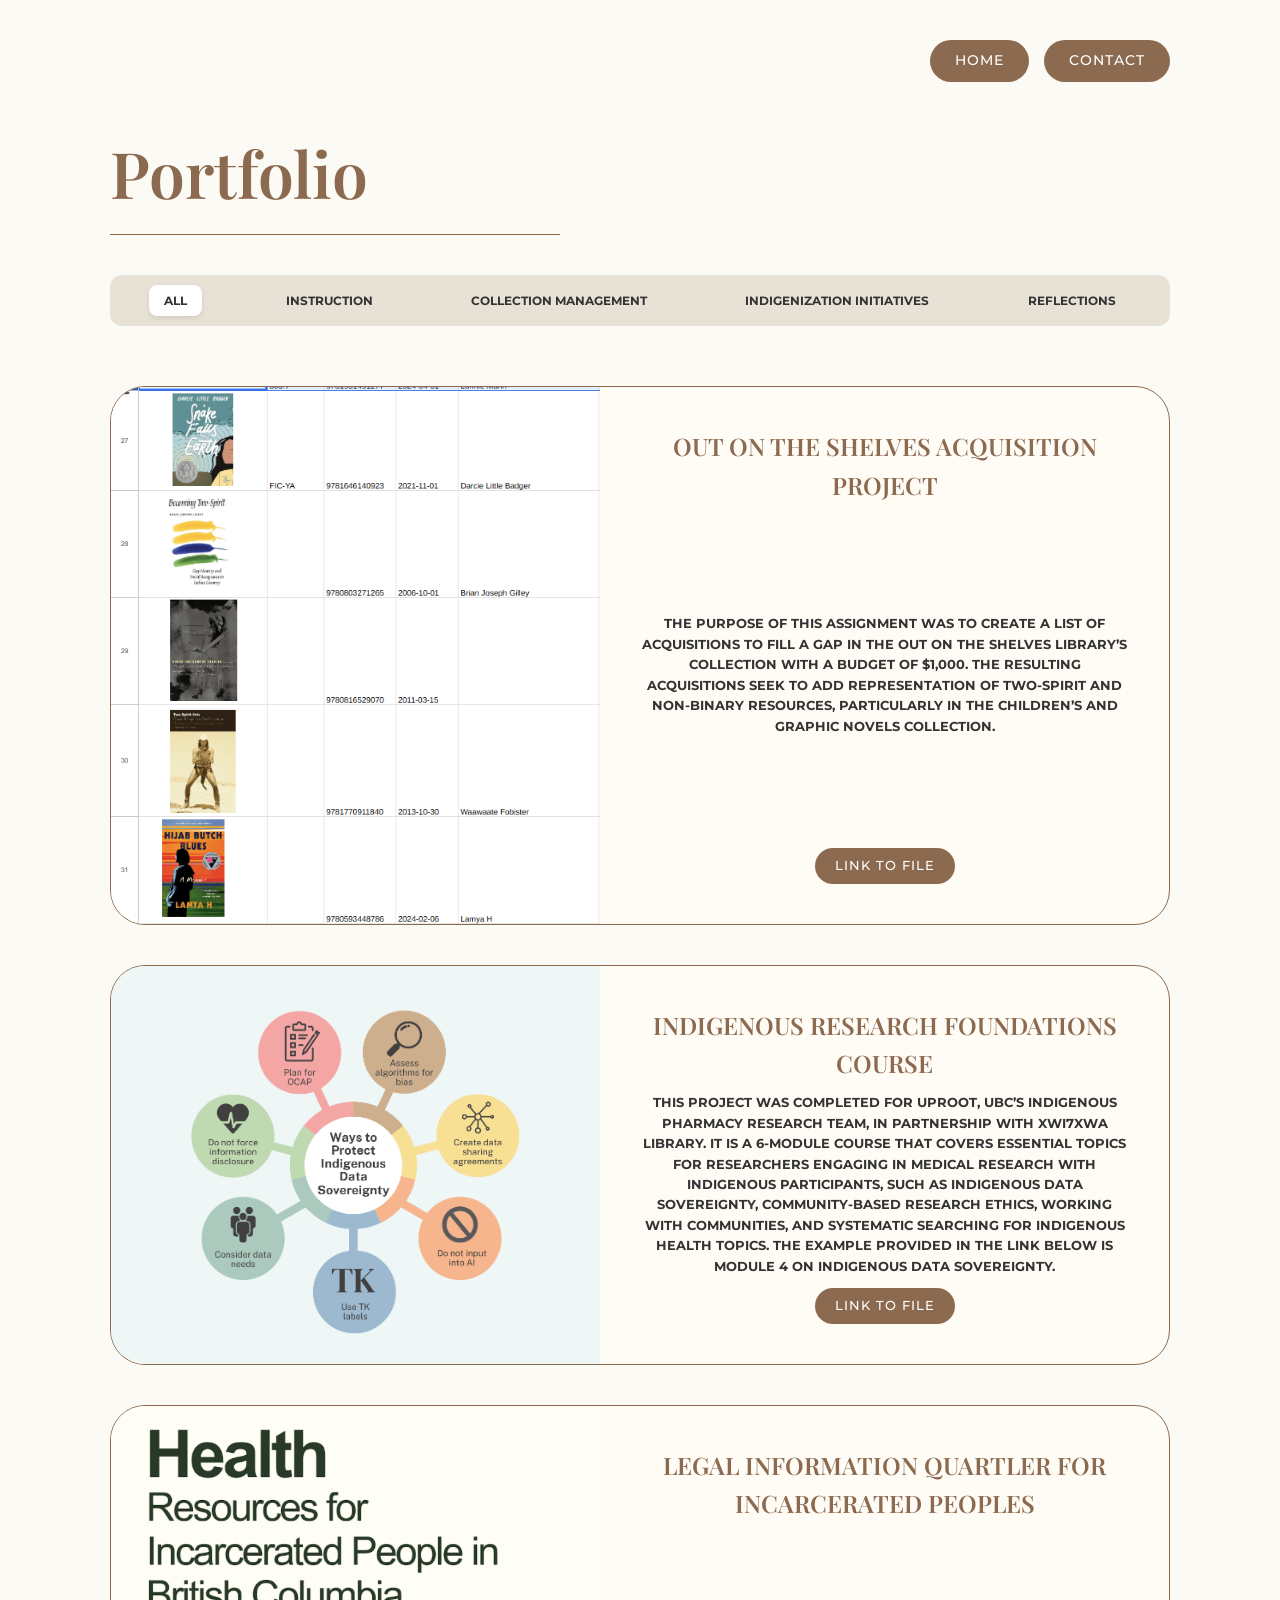
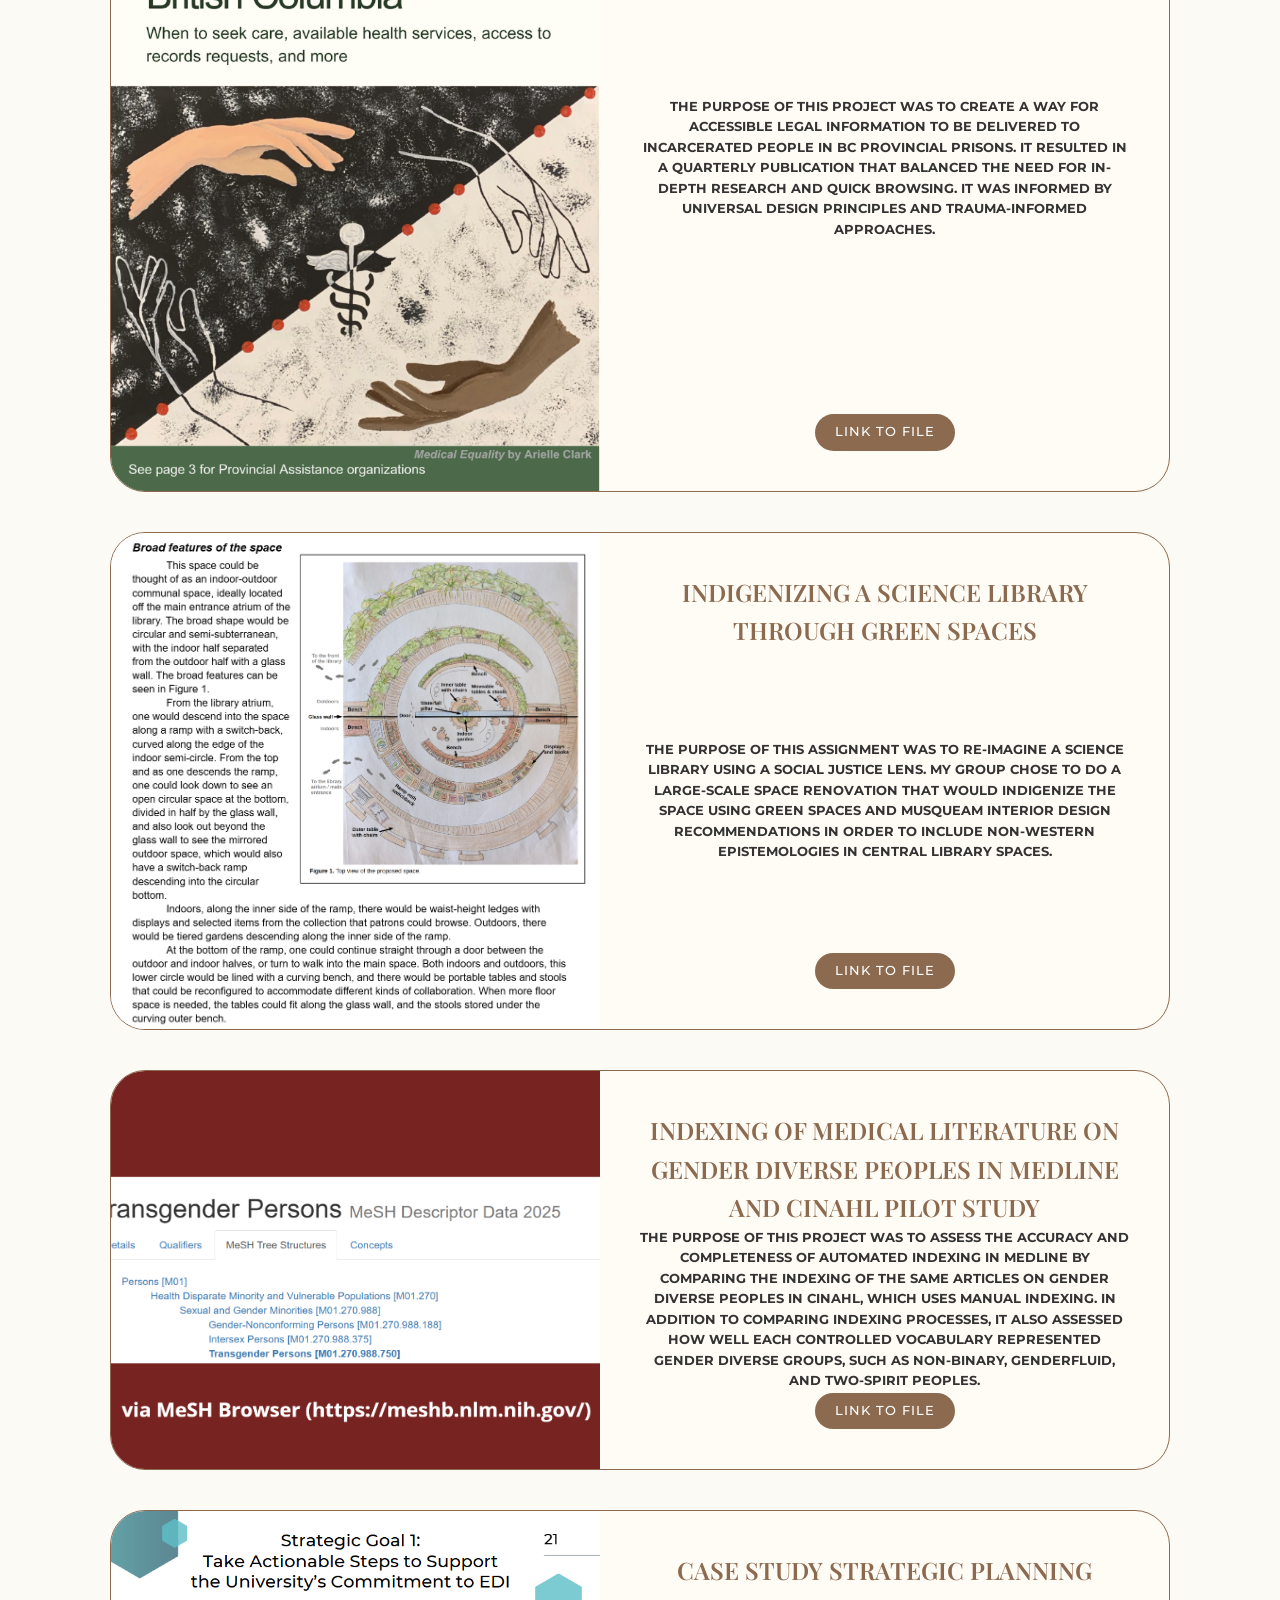
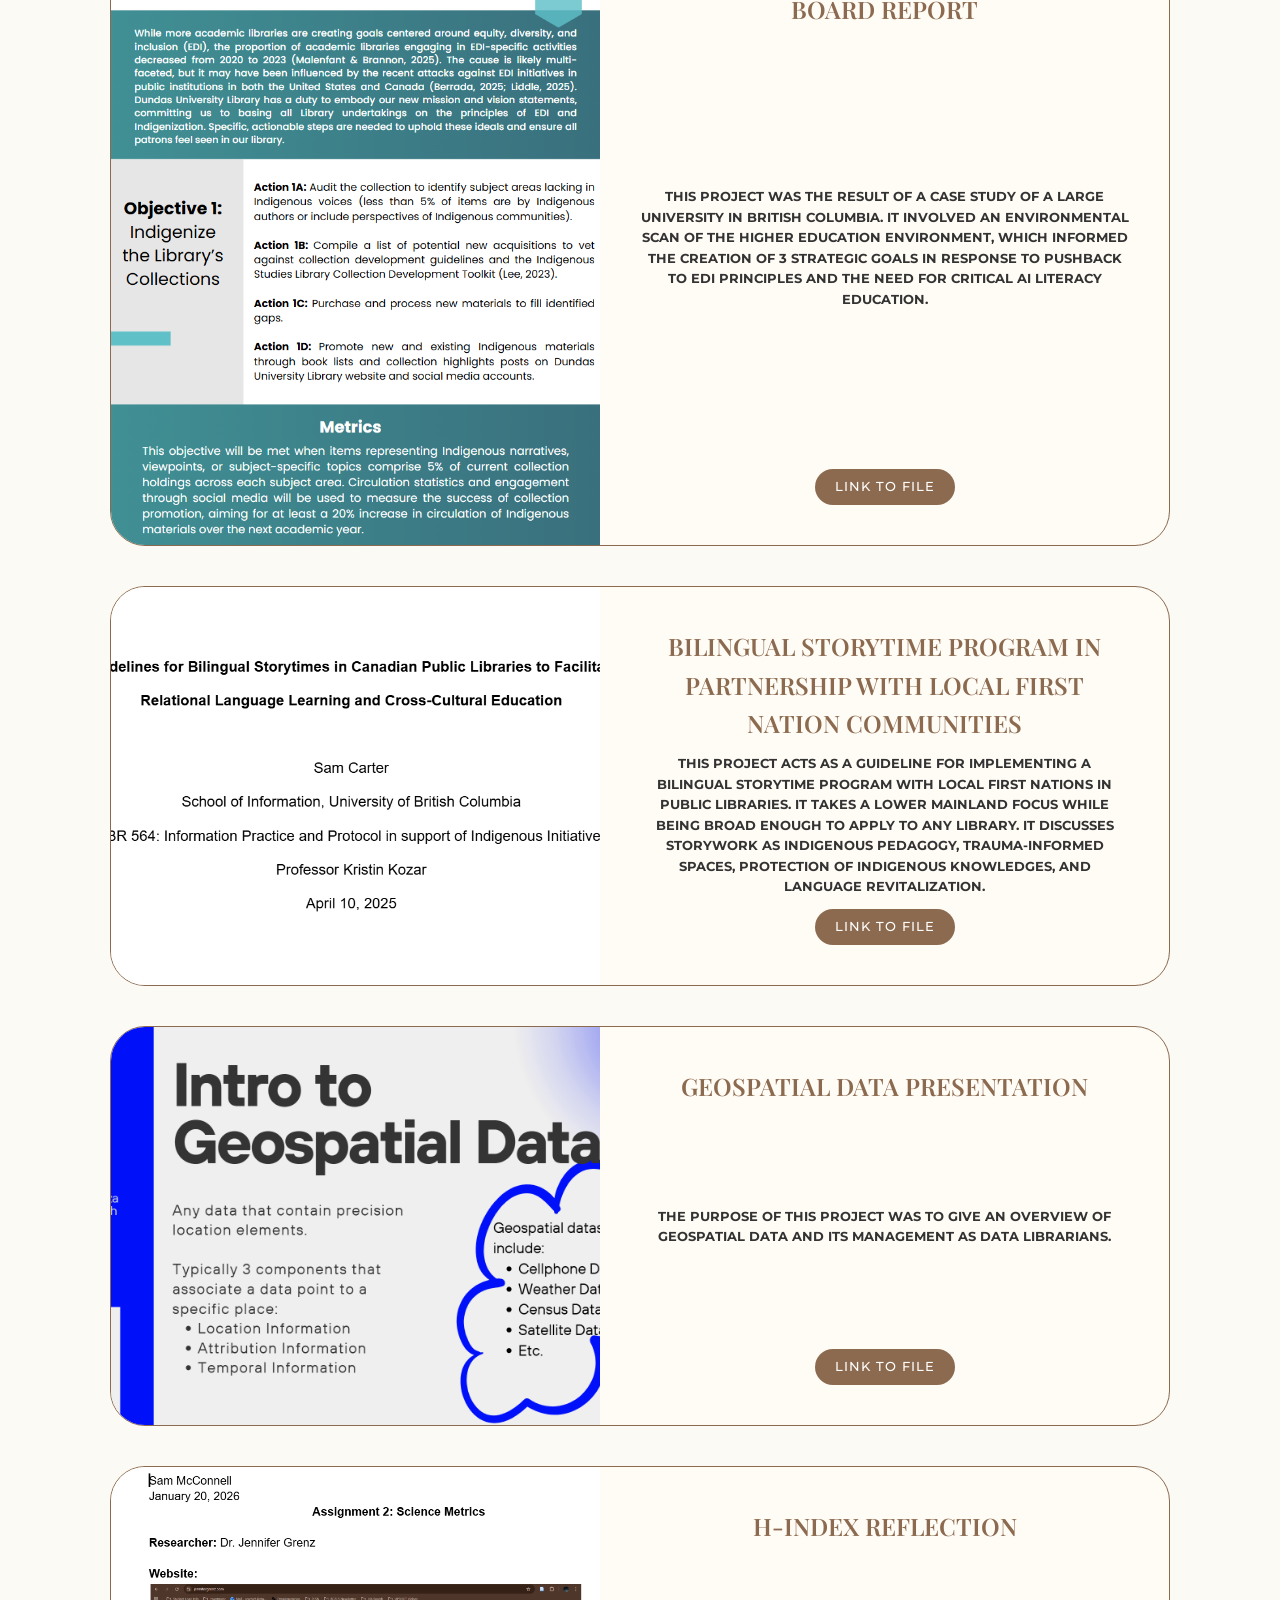
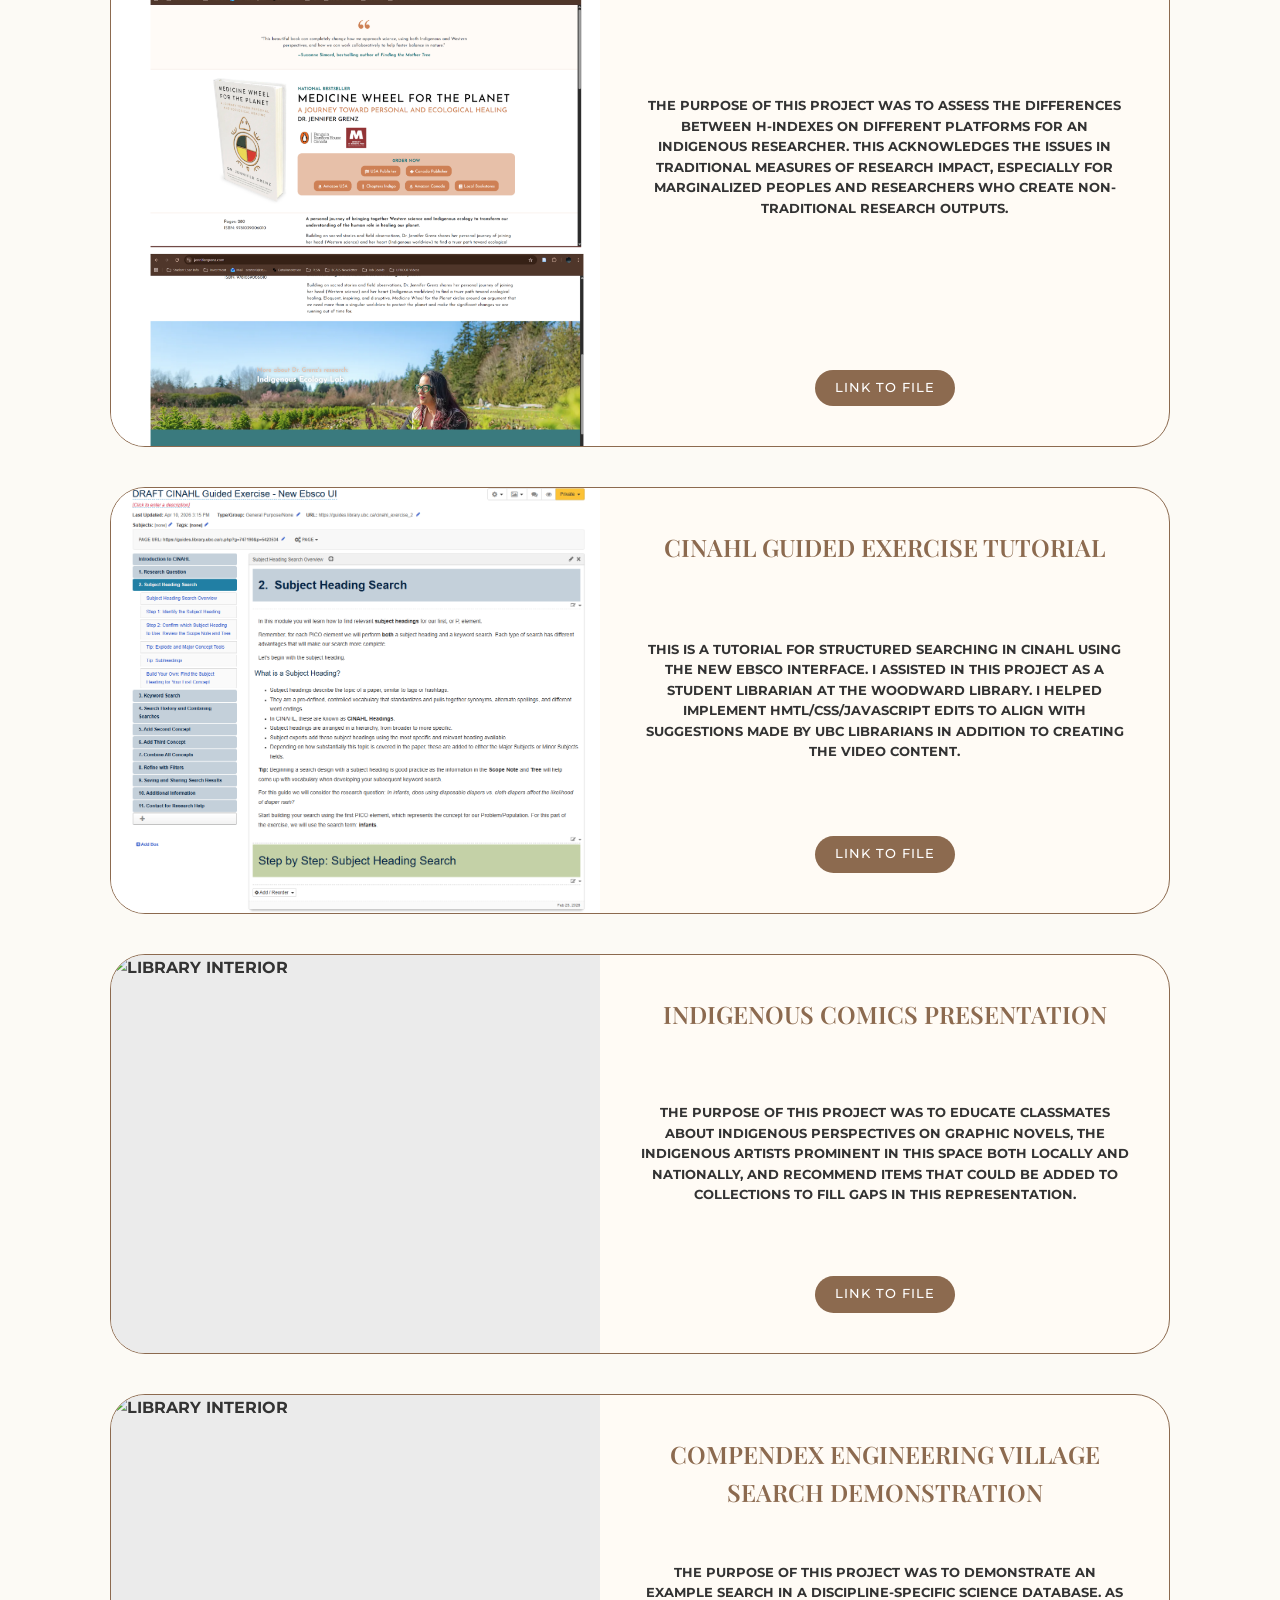
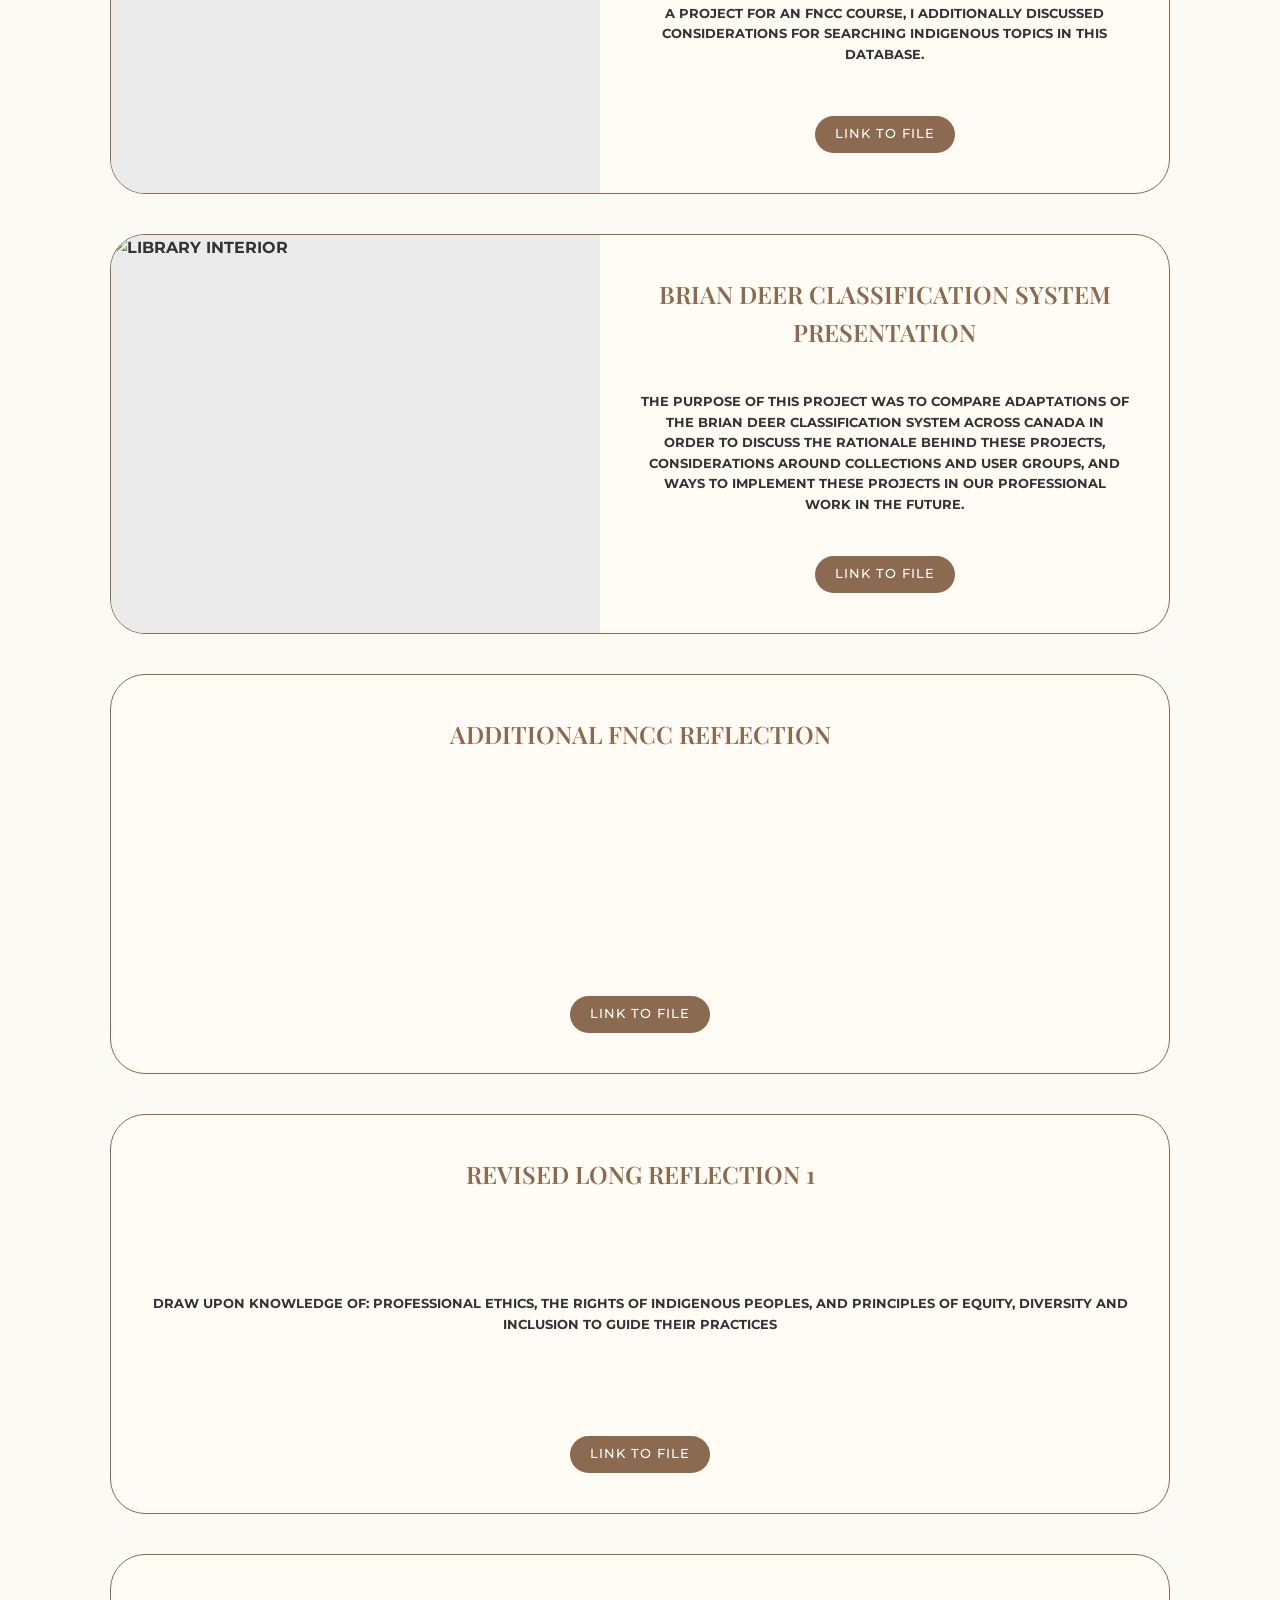
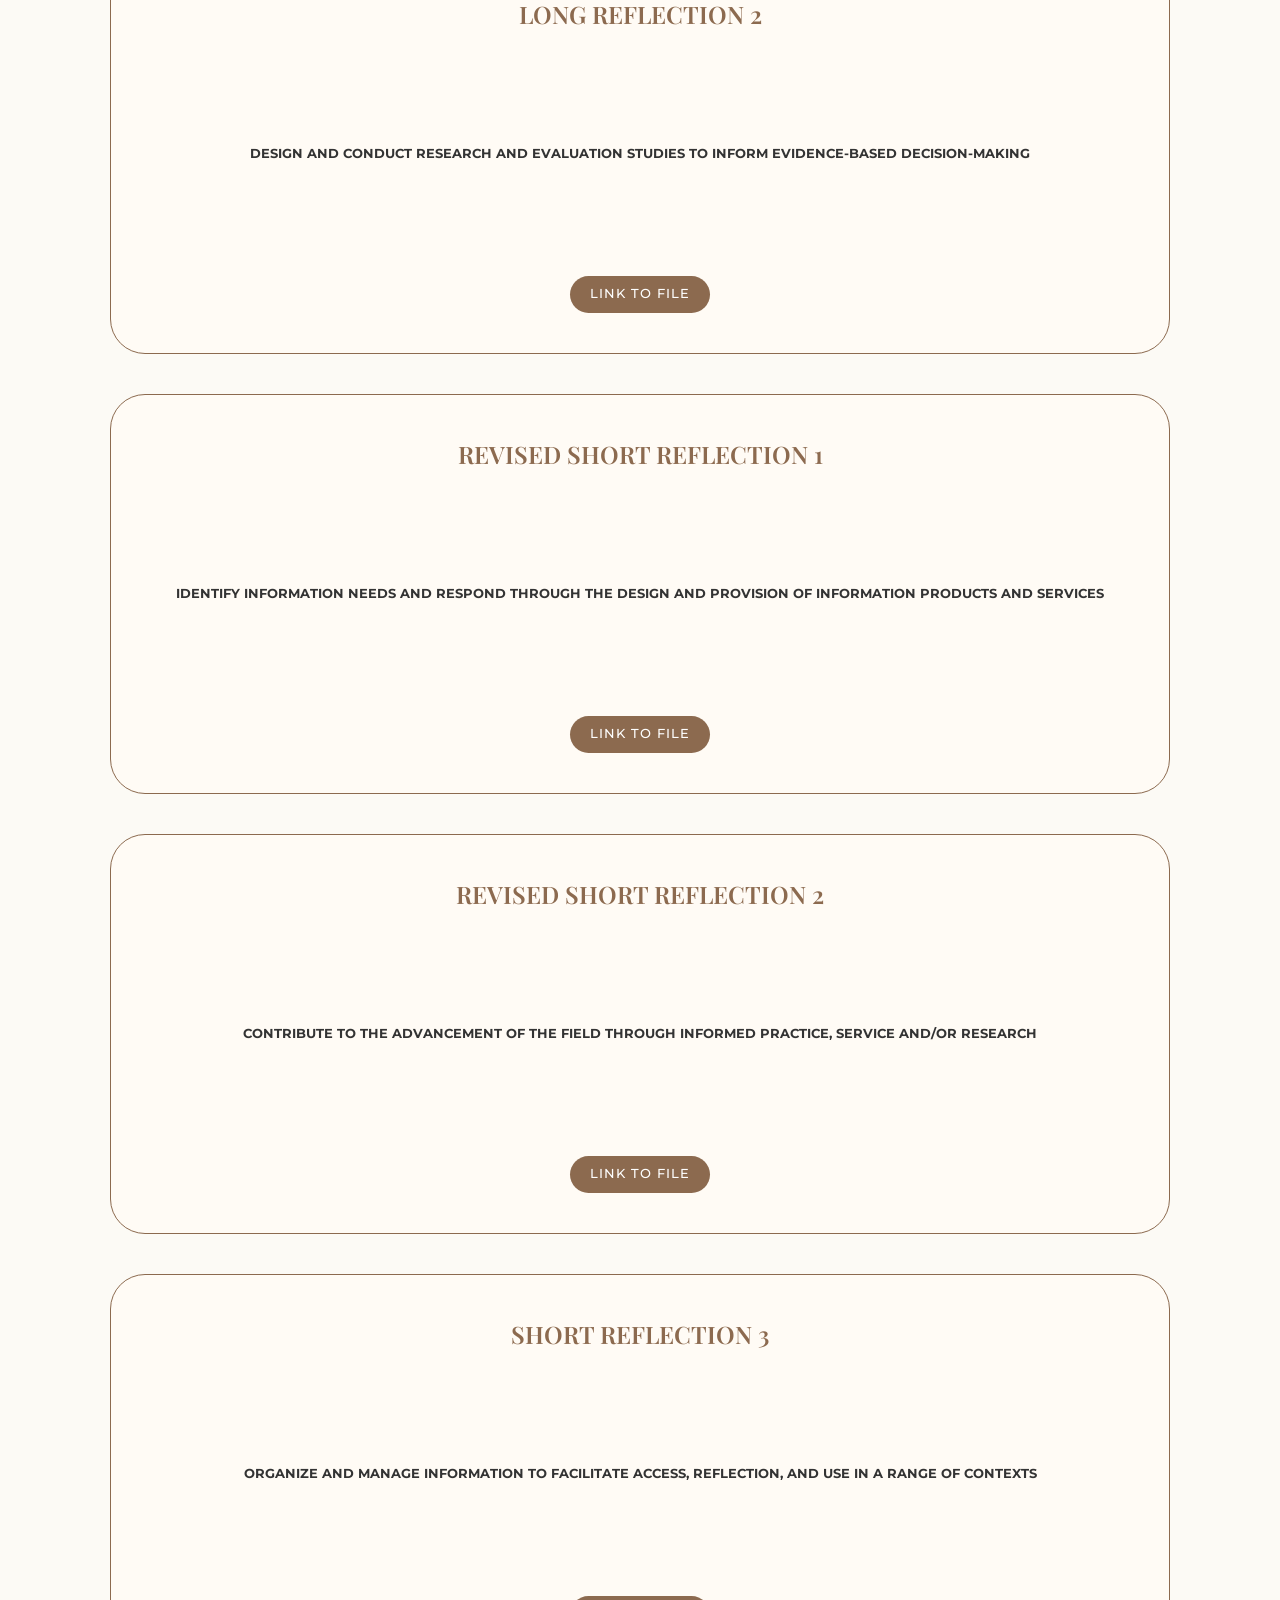
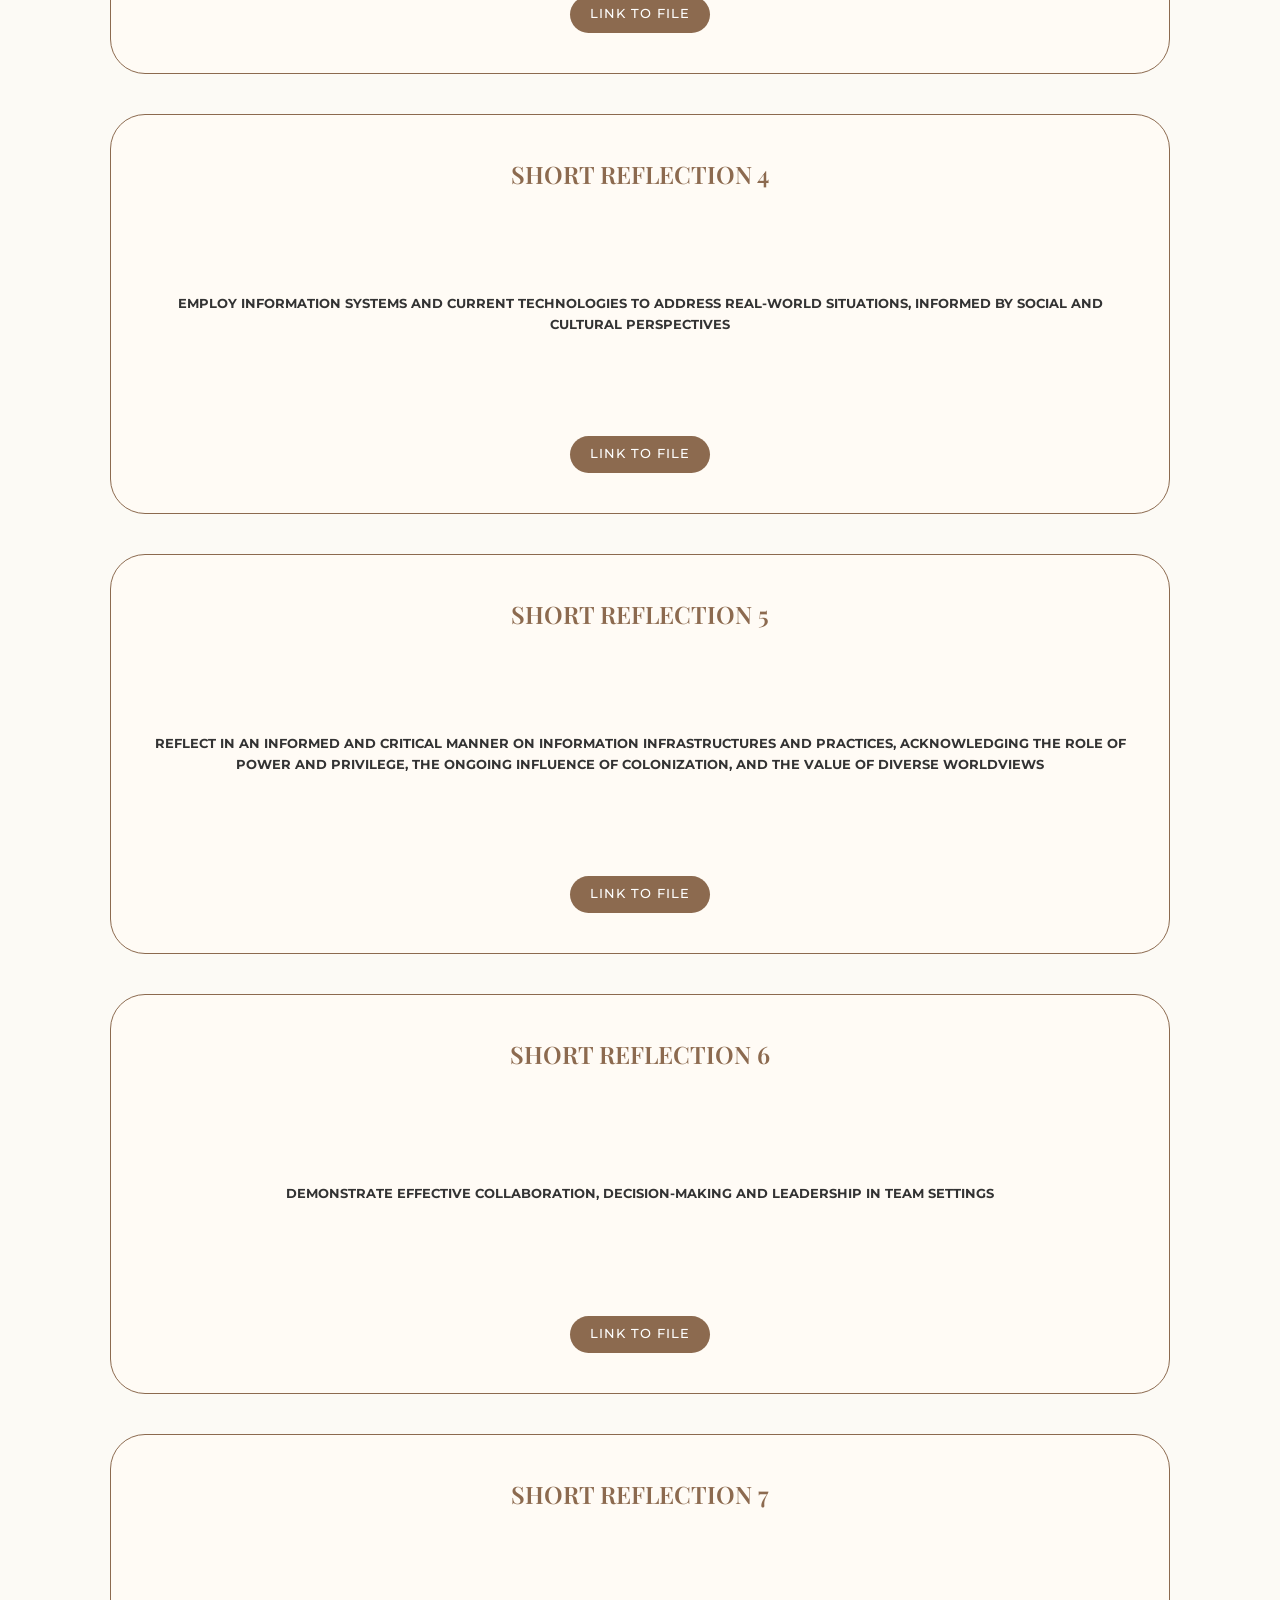
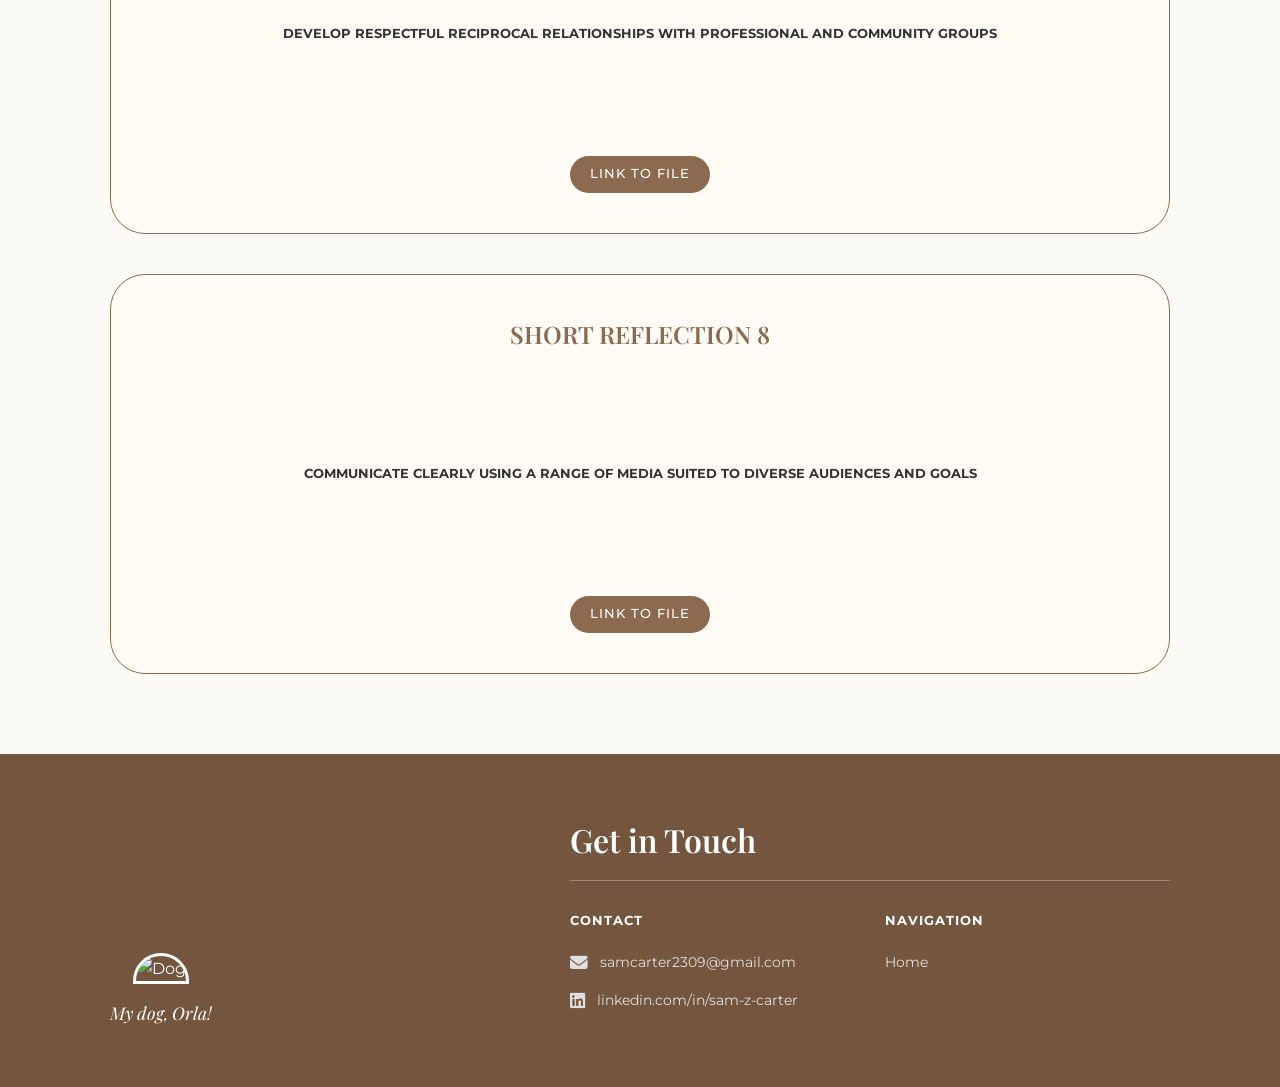
==== portfolio.html @ 9650c1f0 "Update portfolio.html" ====
<!DOCTYPE html>
<html lang="en">
<head>
    <meta charset="UTF-8">
    <meta name="viewport" content="width=device-width, initial-scale=1.0">
    <title>Sam Carter-McConnell | Portfolio</title>
    
    <link href="https://fonts.googleapis.com/css2?family=Playfair+Display:ital,wght@0,400;0,600;1,400&family=Montserrat:wght@300;400;500;600&display=swap" rel="stylesheet">
    <link rel="stylesheet" href="https://cdnjs.cloudflare.com/ajax/libs/font-awesome/6.4.0/css/all.min.css">
    <link rel="stylesheet" href="CSS/portfolio.css">
</head>
<body>
    <div class="container">
        <nav>
            <a href="/" class="btn">Home</a>
            <a href="#footer-contact" class="btn">Contact</a>
        </nav>

        <header class="portfolio-header">
            <h1>Portfolio</h1>
            <div class="header-line"></div>
        </header>

        <div class="filter-container">
            <button class="filter-btn active" data-filter="all">All</button>
            <button class="filter-btn" data-filter="instruction">Instruction</button>
            <button class="filter-btn" data-filter="collection">Collection Management</button>
            <button class="filter-btn" data-filter="indigenization">Indigenization Initiatives</button>
            <button class="filter-btn" data-filter="reflections">Reflections</button>
        </div>

        <section class="project-list" id="project-grid">
            <div class="project-card" data-category="collection">
                <div class="project-image">
                    <img src="assets/OOTS-Updated.png" alt="OOTS Acquisition List" class="arched-img-medium">
                </div>
                <div class="project-info">
                    <h3>Out on the Shelves Acquisition Project</h3>
                    <p class="project-description">The purpose of this assignment was to create a list of acquisitions to fill a gap in the Out on the Shelves Library’s collection with a budget of $1,000. The resulting acquisitions seek to add representation of Two-Spirit and Non-Binary resources, particularly in the children’s and graphic novels collection.</p>
                    <a href="https://docs.google.com/spreadsheets/d/1-oqufGY1nFCHU_Hm_l3qciy4bTAtiMh3SazNMbGUmMk/edit?usp=sharing" class="btn small">Link to file</a>
                </div>
            </div>
                 <div class="project-card" data-category="instruction">
                <div class="project-image">
                    <img src="assets/Indigenous Research Foundation Screenshot.png" alt= "Indigenous Data Sovereignty Graphic" class="arched-img-medium">
                </div>
                <div class="project-info">
                    <h3>Indigenous Research Foundations Course</h3>
                    <p class="project-description">This project was completed for UPROOT, UBC’s Indigenous pharmacy research team, in partnership with Xwi7xwa Library. It is a 6-module course that covers essential topics for researchers engaging in medical research with Indigenous participants, such as Indigenous data sovereignty, community-based research ethics, working with communities, and systematic searching for Indigenous health topics. The example provided in the link below is module 4 on Indigenous data sovereignty.</p>
                    <a href="https://share.articulate.com/tnBylobmLMoThIxVGjvpG" class="btn small">Link to file</a>
                </div>
            </div>
            <div class="project-card" data-category="collection">
                <div class="project-image">
                    <img src="assets/Information Quarterly screenshot.png" alt="Information Quarterly Cover Example Design" class="arched-img-medium">
                </div>
                <div class="project-info">
                    <h3>Legal Information Quartler for Incarcerated Peoples</h3>
                    <p class="project-description">The purpose of this project was to create a way for accessible legal information to be delivered to incarcerated people in BC provincial prisons. It resulted in a quarterly publication that balanced the need for in-depth research and quick browsing. It was informed by universal design principles and trauma-informed approaches.</p>
                    <a href="https://docs.google.com/document/d/1jkbLaaX7rM4fwja3rvxSB-TZAGr1L-CeiujV-6-p5ko/edit?usp=sharing" class="btn small">Link to file</a>
                </div>
            </div>
            <div class="project-card" data-category="indigenization">
                <div class="project-image">
                    <img src="assets/Science Library Screenshot.png" alt="Science Library Design Diagram" class="arched-img-medium">
                </div>
                <div class="project-info">
                    <h3>Indigenizing a Science Library Through Green Spaces</h3>
                    <p class="project-description">The purpose of this assignment was to re-imagine a science library using a social justice lens. My group chose to do a large-scale space renovation that would indigenize the space using green spaces and Musqueam interior design recommendations in order to include non-Western epistemologies in central library spaces.</p>
                    <a href="https://canva.link/1ap8ba8utdkcj8h" class="btn small">Link to file</a>
                </div>
            </div>
         <div class="project-card" data-category="indigenization">
                <div class="project-image">
                    <img src="assets/Pilot Study Screenshot.png" alt="Pilot Study Slide" class="arched-img-medium">
                </div>
                <div class="project-info">
                    <h3>Indexing of Medical Literature on Gender Diverse Peoples in Medline and CINAHL Pilot Study</h3>
                    <p class="project-description">The purpose of this project was to assess the accuracy and completeness of automated indexing in Medline by comparing the indexing of the same articles on gender diverse peoples in CINAHL, which uses manual indexing. In addition to comparing indexing processes, it also assessed how well each controlled vocabulary represented gender diverse groups, such as non-binary, genderfluid, and Two-Spirit peoples.
</p>
                    <a href="https://canva.link/2ubd7mhqrk2s4l0" class="btn small">Link to file</a>
                </div>
            </div>
             <div class="project-card" data-category="indigenization">
                <div class="project-image">
                    <img src="assets/Board report screenshot.png" alt="Strategic Goal Page" class="arched-img-medium">
                </div>
                <div class="project-info">
                    <h3>Case Study Strategic Planning Board Report</h3>
                    <p class="project-description">This project was the result of a case study of a large university in British Columbia. It involved an environmental scan of the higher education environment, which informed the creation of 3 strategic goals in response to pushback to EDI principles and the need for critical AI literacy education.</p>
                    <a href="https://canva.link/t82lqt8n1mqng1w" class="btn small">Link to file</a>
                </div>
            </div>
             <div class="project-card" data-category="indigenization">
                <div class="project-image">
                    <img src="assets/Bilingual Storytime Screenshot.png" alt="Protocol Front Cover" class="arched-img-medium">
                </div>
                <div class="project-info">
                    <h3>Bilingual Storytime Program in Partnership with Local First Nation Communities</h3>
                    <p class="project-description">This project acts as a guideline for implementing a bilingual storytime program with local First Nations in public libraries. It takes a Lower Mainland focus while being broad enough to apply to any library. It discusses storywork as Indigenous pedagogy, trauma-informed spaces, protection of Indigenous Knowledges, and language revitalization.</p>
                    <a href="https://docs.google.com/document/d/1emkDDbwIBVudYMSnS5bV4JUWlhn4NtWTYvE6ixwxStE/edit?usp=sharing" class="btn small">Link to file</a>
                </div>
            </div>
             <div class="project-card" data-category="collection">
                <div class="project-image">
                    <img src="assets/Geospatial data screenshot.png" alt="Library Interior" class="arched-img-medium">
                </div>
                <div class="project-info">
                    <h3>Geospatial Data Presentation</h3>
                    <p class="project-description">The purpose of this project was to give an overview of geospatial data and its management as data librarians.</p>
                    <a href="https://canva.link/elblh5sp8w9qxt3" class="btn small">Link to file</a>
                </div>
            </div>
            <div class="project-card" data-category="collection">
                <div class="project-image">
                    <img src="assets/H-Index Screenshot.png" alt="Library Interior" class="arched-img-medium">
                </div>
                <div class="project-info">
                    <h3>H-Index Reflection</h3>
                    <p class="project-description">The purpose of this project was to assess the differences between H-indexes on different platforms for an Indigenous researcher. This acknowledges the issues in traditional measures of research impact, especially for marginalized peoples and researchers who create non-traditional research outputs.</p>
                    <a href="https://docs.google.com/document/d/13MEWC3FdKS1ZR4RsG25i_k0fdBt6Vft1TGlZZDUmtFk/edit?usp=sharing" class="btn small">Link to file</a>
                </div>
            </div>
            <div class="project-card" data-category="Instruction">
                <div class="project-image">
                    <img src="assets/CINAHL Guided Exercise Screenshot.png" alt="Library Interior" class="arched-img-medium">
                </div>
                <div class="project-info">
                    <h3>CINAHL Guided Exercise Tutorial</h3>
                    <p class="project-description">This is a tutorial for structured searching in CINAHL using the new EBSCO interface. I assisted in this project as a student librarian at the Woodward Library. I helped implement HMTL/CSS/Javascript edits to align with suggestions made by UBC librarians in addition to creating the video content.</p>
                    <a href="https://guides.library.ubc.ca/cinahl_exercise_2" class="btn small">Link to file</a>
                </div>
            </div>
            <div class="project-card" data-category="collection">
                <div class="project-image">
                    <img src="assets/library.png" alt="Library Interior" class="arched-img-medium">
                </div>
                <div class="project-info">
                    <h3>Indigenous Comics Presentation</h3>
                    <p class="project-description">The purpose of this project was to educate classmates about Indigenous perspectives on graphic novels, the Indigenous artists prominent in this space both locally and nationally, and recommend items that could be added to collections to fill gaps in this representation.</p>
                    <a href="https://docs.google.com/presentation/d/1kmftmONFr15vxasjfC0853hgzGcFtY9evp517Ce_YxA/edit?usp=sharing" class="btn small">Link to file</a>
                </div>
            </div>
              <div class="project-card" data-category="instruction">
                <div class="project-image">
                    <img src="assets/library.png" alt="Library Interior" class="arched-img-medium">
                </div>
                <div class="project-info">
                    <h3>Compendex Engineering Village Search Demonstration</h3>
                    <p class="project-description">The purpose of this project was to demonstrate an example search in a discipline-specific science database. As a project for an FNCC course, I additionally discussed considerations for searching Indigenous topics in this database.</p>
                    <a href="https://canva.link/7662sn2th3jh234" class="btn small">Link to file</a>
                </div>
            </div>
             <div class="project-card" data-category="indigenization">
                <div class="project-image">
                    <img src="assets/library.png" alt="Library Interior" class="arched-img-medium">
                </div>
                <div class="project-info">
                    <h3>Brian Deer Classification System Presentation</h3>
                    <p class="project-description">The purpose of this project was to compare adaptations of the Brian Deer Classification System across Canada in order to discuss the rationale behind these projects, considerations around collections and user groups, and ways to implement these projects in our professional work in the future.</p>
                    <a href="https://docs.google.com/presentation/d/1q2xudYZwSnZkpF5vXI6htDR3IqQ1HdQruDWBRIsTSY8/edit?usp=sharing" class="btn small">Link to file</a>
                </div>
            </div>
            <div class="project-card" data-category="reflections">
                <div class="project-info">
                    <h3>Additional FNCC Reflection</h3>
                    <p class="project-description"></p>
                    <a href="https://docs.google.com/document/d/1ophWiK7UPs_bjPO-GXMVkoTZ2VtY_IfaPJ7ulkyEnx8/edit?usp=sharing" class="btn small">Link to file</a>
                </div>
            </div>
            <div class="project-card" data-category="reflections">
                <div class="project-info">
                    <h3>Revised Long Reflection 1</h3>
                    <p class="project-description">Draw upon knowledge of: professional ethics, the rights of Indigenous peoples, and principles of equity, diversity and inclusion to guide their practices</p>
                    <a href="https://docs.google.com/document/d/1FYPzTAY7VGG1GgU3U5DEM8TGlJopIX5buLSKoS47qH8/edit?usp=sharing" class="btn small">Link to file</a>
                </div>
            </div>
             <div class="project-card" data-category="reflections">
                <div class="project-info">
                    <h3>Long Reflection 2</h3>
                    <p class="project-description">Design and conduct research and evaluation studies to inform evidence-based decision-making</p>
                    <a href="https://docs.google.com/document/d/1pzTW2G4-UlKFtRySs8nSVlDlpAo2HnyFFxLEHmXOm34/edit?usp=sharing" class="btn small">Link to file</a>
                </div>
            </div>
            <div class="project-card" data-category="reflections">
                <div class="project-info">
                    <h3>Revised Short Reflection 1</h3>
                    <p class="project-description">Identify information needs and respond through the design and provision of information products and services</p>
                    <a href="https://docs.google.com/document/d/1MBxlADWGdk7Rb0Hfh4qaLGyqVXPwKOoquzhiGo7_e_o/edit?usp=sharing" class="btn small">Link to file</a>
                </div>
            </div>
             <div class="project-card" data-category="reflections">
                <div class="project-info">
                    <h3>Revised Short Reflection 2</h3>
                    <p class="project-description">Contribute to the advancement of the field through informed practice, service and/or research</p>
                    <a href="https://docs.google.com/document/d/1GYPFSTd7zO2hr4NEXrHtZHyxCnMpt9SSi2mMN5EdnZQ/edit?usp=sharing" class="btn small">Link to file</a>
                </div>
            </div>
             <div class="project-card" data-category="reflections">
                <div class="project-info">
                    <h3>Short Reflection 3</h3>
                    <p class="project-description">Organize and manage information to facilitate access, reflection, and use in a range of contexts</p>
                    <a href="https://docs.google.com/document/d/184V2egWptszyiP-V9mX4flHs6F3JcCXlyADY4F1VF40/edit?usp=sharing" class="btn small">Link to file</a>
                </div>
            </div>
              <div class="project-card" data-category="reflections">
                <div class="project-info">
                    <h3>Short Reflection 4</h3>
                    <p class="project-description">Employ information systems and current technologies to address real-world situations, informed by social and cultural perspectives</p>
                    <a href="https://docs.google.com/document/d/1nt2HyOXnKuDRNDnAiaBOJr7HVfWLvkeFGMqmyEnePc8/edit?usp=sharing" class="btn small">Link to file</a>
                </div>
            </div>
             <div class="project-card" data-category="reflections">
                <div class="project-info">
                    <h3>Short Reflection 5</h3>
                    <p class="project-description">Reflect in an informed and critical manner on information infrastructures and practices, acknowledging the role of power and privilege, the ongoing influence of colonization, and the value of diverse worldviews</p>
                    <a href="https://docs.google.com/document/d/1qX5Pmtn2jVsUZmoBeUCV0sT0abz-bvL6uTKwjxZr490/edit?usp=sharing" class="btn small">Link to file</a>
                </div>
            </div>
               <div class="project-card" data-category="reflections">
                <div class="project-info">
                    <h3>Short Reflection 6</h3>
                    <p class="project-description">Demonstrate effective collaboration, decision-making and leadership in team settings</p>
                    <a href="https://docs.google.com/document/d/1vUOjRc8m4PPgqjLyKgaFYXm9RVwQLQXdxCZPTr0aBTQ/edit?usp=sharing" class="btn small">Link to file</a>
                </div>
            </div>
             <div class="project-card" data-category="reflections">
                <div class="project-info">
                    <h3>Short Reflection 7</h3>
                    <p class="project-description">Develop respectful reciprocal relationships with professional and community groups</p>
                    <a href="https://docs.google.com/document/d/1oxYQZY-_aepFsU8gBujkkLyXYj_-JKMFpuMjpuXw-Yk/edit?usp=sharing" class="btn small">Link to file</a>
                </div>
            </div>
             <div class="project-card" data-category="reflections">
                <div class="project-info">
                    <h3>Short Reflection 8</h3>
                    <p class="project-description">Communicate clearly using a range of media suited to diverse audiences and goals</p>
                    <a href="https://docs.google.com/document/d/1pXWRlRg0c6HMDOoU2nFk7uHQBQ4H4hPaVAC7FTbBXRM/edit?usp=sharing" class="btn small">Link to file</a>
                </div>
            </div>
        </section>
    </div>

    <footer>
        <div class="container footer-content">
            <div class="footer-img-container">
                <img src="assets/dog.png" alt="Dog" class="arched-img-small">
                <p>My dog, Orla!</p>
            </div>
            
            <div id="footer-contact" class="footer-contact">
                <h2>Get in Touch</h2>
                <div class="footer-line"></div>
                
                <div class="footer-links-grid">
                    <div class="footer-col">
                        <h5>Contact</h5>
                        <div class="footer-link-item">
                            <i class="fas fa-envelope"></i>
                            <a href="mailto:samcarter2309@gmail.com">samcarter2309@gmail.com</a>
                        </div>
                        <div class="footer-link-item">
                            <i class="fab fa-linkedin"></i>
                            <a target="_blank" href="https://www.linkedin.com/in/sam-z-carter">linkedin.com/in/sam-z-carter</a>
                        </div>
                    </div>
                    
                    <div class="footer-col">
                        <h5>Navigation</h5>
                        <div class="footer-link-item"><a href="/">Home</a></div>
                    </div>
                </div>
            </div>
        </div>
    </footer>

    <script src="JS/portfolio.js"></script>
</body>
</html>
---- CSS/portfolio.css ----
/* Global Styles */
:root {
    --bg-color: #FCFAF5;
    --primary-brown: #8C6A4F;
    --dark-brown: #74563E;
    --text-dark: #333333;
    --text-light: #666666;
    --card-border: #E0E0E0;
    --card-bg: #FFFFFF;
}

* {
    box-sizing: border-box;
    margin: 0;
    padding: 0;
}

a {
    text-decoration: none;
    color: inherit;
}

body {
    background-color: var(--bg-color);
    color: var(--text-dark);
    font-family: 'Montserrat', sans-serif;
    line-height: 1.6;
}

h1, h2, h3 {
    font-family: 'Playfair Display', serif;
    color: var(--primary-brown);
    font-weight: 600;
}

.container {
    max-width: 1100px;
    margin: 0 auto;
    padding: 0 20px;
}

/* Navigation */
nav {
    display: flex;
    justify-content: flex-end;
    gap: 15px;
    padding: 40px 0;
}

.btn {
    background-color: var(--primary-brown);
    color: white;
    padding: 10px 25px;
    border-radius: 25px;
    font-size: 0.85rem;
    letter-spacing: 1px;
    text-transform: uppercase;
    font-weight: 500;
    transition: background-color 0.3s;
}

.btn:hover {
    background-color: var(--dark-brown);
}

.btn.small { 
    padding: 8px 20px;
    font-size: 0.8rem; 
}

/* Portfolio Header */
.portfolio-header { 
    margin-bottom: 40px; 
}

.portfolio-header h1 {
    font-size: 4rem;
    margin-bottom: 10px;
}

.header-line {
    height: 1px;
    background-color: var(--primary-brown);
    width: 450px;
    max-width: 100%;
}

/* Filter Container */
.filter-container {
    background-color: #E8E2D6;
    padding: 10px;
    border-radius: 12px;
    display: flex;
    justify-content: space-around;
    flex-wrap: wrap;
    gap: 10px;
    margin-bottom: 60px;
}

.filter-btn {
    background: none;
    border: none;
    font-family: 'Montserrat', sans-serif;
    font-weight: 700;
    font-size: 0.75rem;
    text-transform: uppercase;
    color: #333;
    cursor: pointer;
    padding: 8px 15px;
    border-radius: 8px;
    transition: all 0.3s;
}

.filter-btn.active {
    background-color: #FFFFFF;
    box-shadow: 0 2px 5px rgba(0,0,0,0.1);
}

/* Project List Section */
.project-list {
    display: flex;
    flex-direction: column;
    gap: 40px;
    margin-bottom: 80px;
}

.project-card {
    display: flex;
    background: #FFFBF5;
    border: 1px solid var(--primary-brown);
    border-radius: 35px;
    overflow: hidden;
    min-height: 400px;
    transition: opacity 0.4s ease, transform 0.4s ease;
}

.project-image {
    flex: 1;
    background-color: #EBEBEB;
    display: flex;
    align-items: center;
    justify-content: center;
    color: #333;
    font-weight: 700;
    text-transform: uppercase;
}

.project-image img {
    width: 100%;
    height: 100%;
    object-fit: cover;
}

.project-info {
    flex: 1;
    padding: 40px;
    display: flex;
    flex-direction: column;
    align-items: center;
    justify-content: space-between;
    text-align: center;
}

.project-info h3 { 
    font-size: 1.5rem;
    text-transform: uppercase;
}

.project-description {
    font-family: 'Montserrat', sans-serif;
    text-transform: uppercase;
    font-weight: 700;
    font-size: 0.8rem;
}

/* Footer */
footer {
    background-color: var(--dark-brown);
    color: white;
    padding: 60px 0;
    margin-top: 50px;
}

.footer-content {
    display: flex;
    justify-content: space-between;
    align-items: flex-end;
}

.footer-img-container {
    text-align: center;
}

.arched-img-small {
    width: 200px;
    height: 250px;
    object-fit: cover;
    border-radius: 100px 100px 0 0;
    border: 3px solid white;
}

.footer-img-container p {
    margin-top: 15px;
    font-family: 'Playfair Display', serif;
    font-style: italic;
    font-size: 1.1rem;
}

.footer-contact {
    flex: 1;
    max-width: 600px;
    margin-left: 60px;
}

.footer-contact h2 {
    color: white;
    font-size: 2rem;
    margin-bottom: 15px;
}

.footer-line {
    height: 1px;
    background-color: rgba(255,255,255,0.3);
    margin-bottom: 30px;
}

.footer-links-grid {
    display: grid;
    grid-template-columns: 1fr 1fr;
    gap: 30px;
}

.footer-col h5 {
    color: white;
    font-family: 'Montserrat', sans-serif;
    text-transform: uppercase;
    font-size: 0.8rem;
    letter-spacing: 1px;
    margin-bottom: 20px;
}

.footer-link-item {
    display: flex;
    align-items: center;
    gap: 12px;
    font-size: 0.9rem;
    margin-bottom: 15px;
    color: #E0E0E0;
}

.footer-link-item i {
    font-size: 1.1rem;
    color: #E0E0E0;
}

/* Mobile CSS */
@media (max-width: 900px) {
    .project-card { 
        flex-direction: column; 
    }
    .project-image { 
        height: 200px; 
    }
    .footer-content { 
        flex-direction: column;
        text-align: center;
    }
    .footer-img-container {
        margin: auto;
    }
    .footer-contact {
        margin-left: 0;
        margin-top: 40px;
        text-align: left;
    }
}
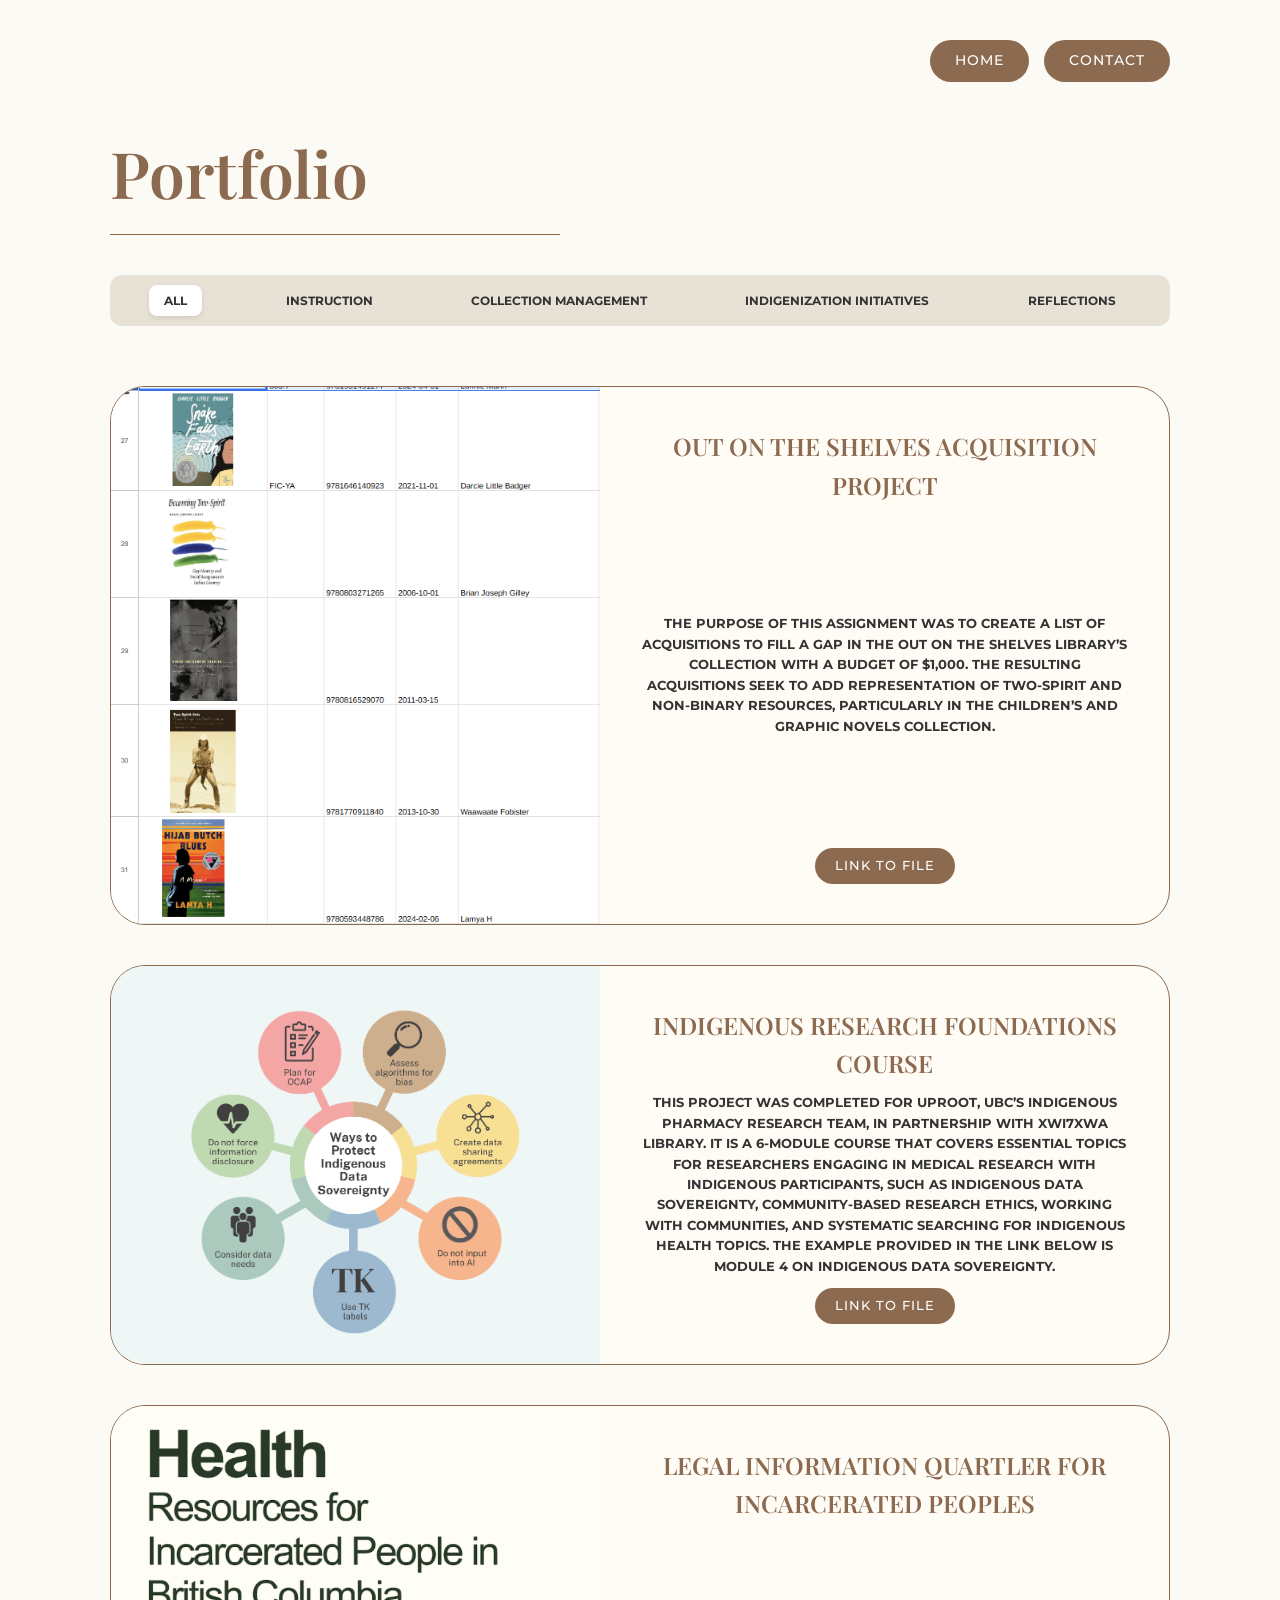
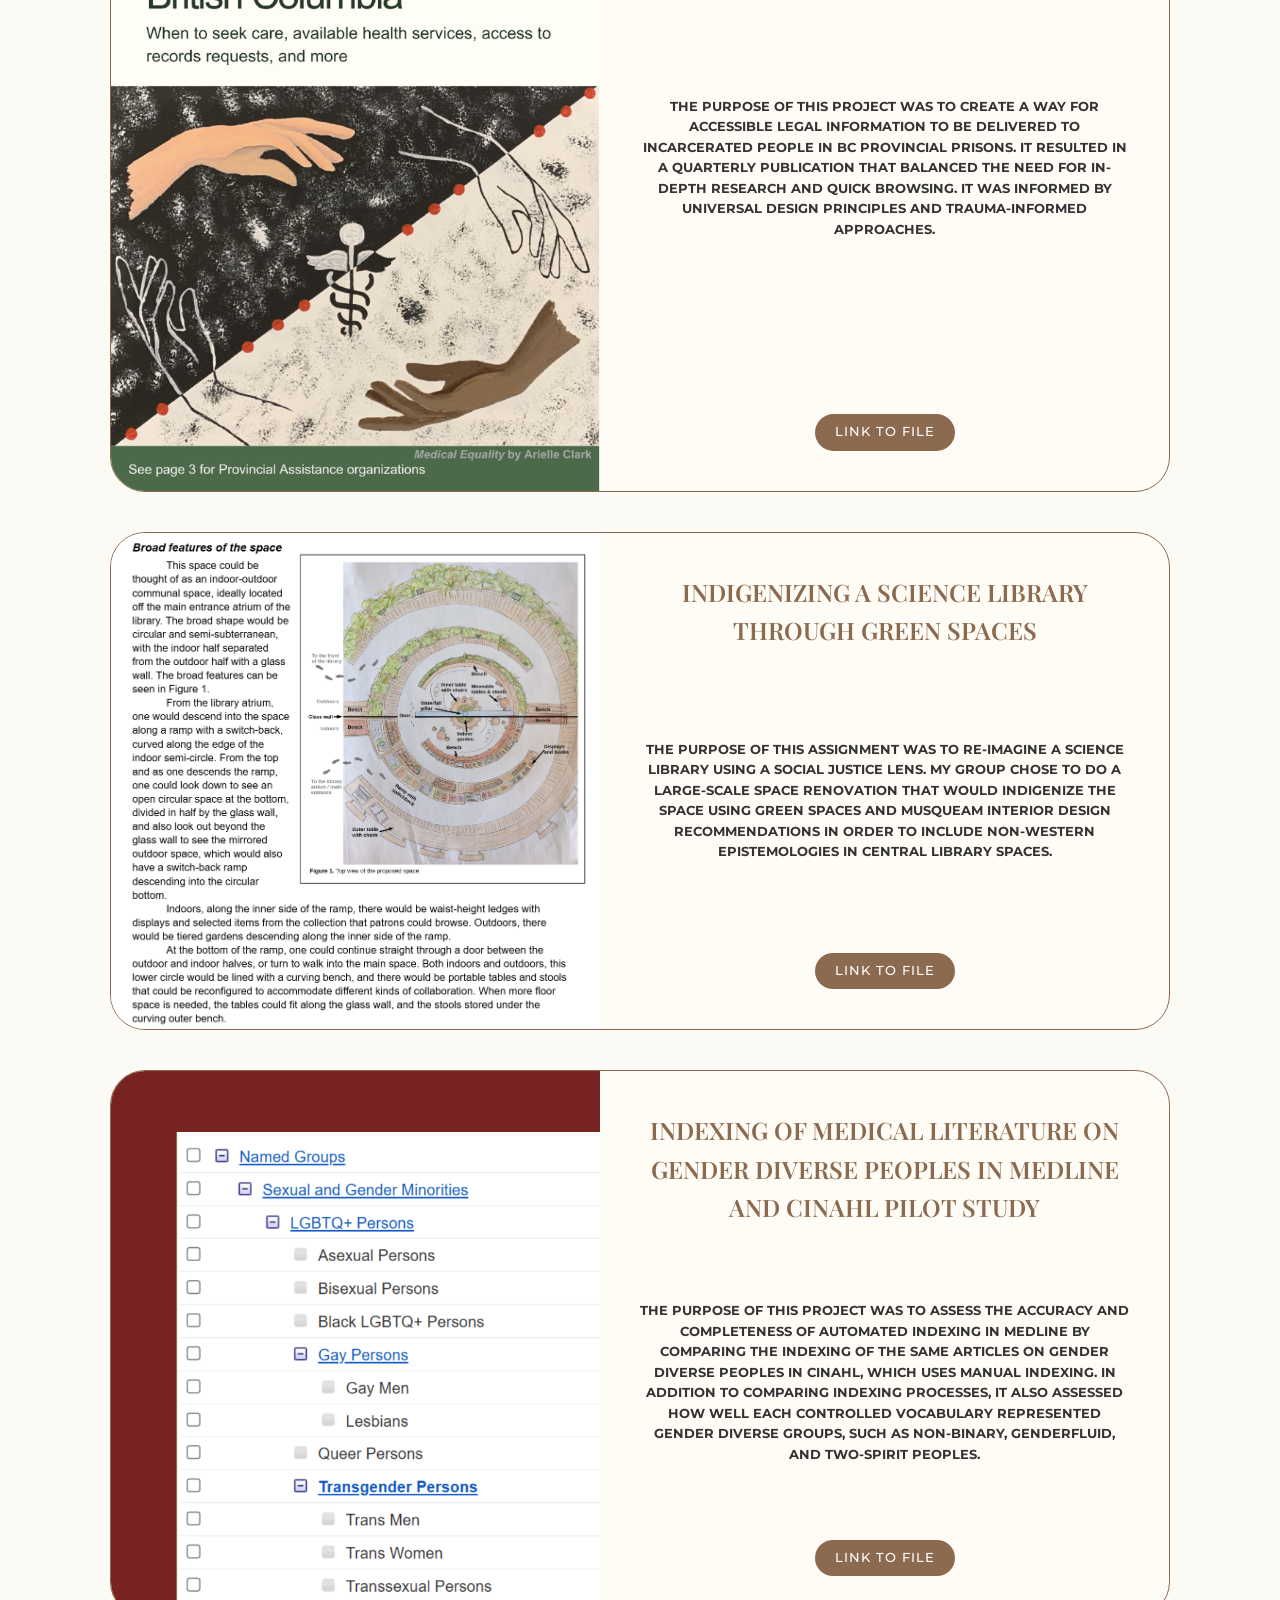
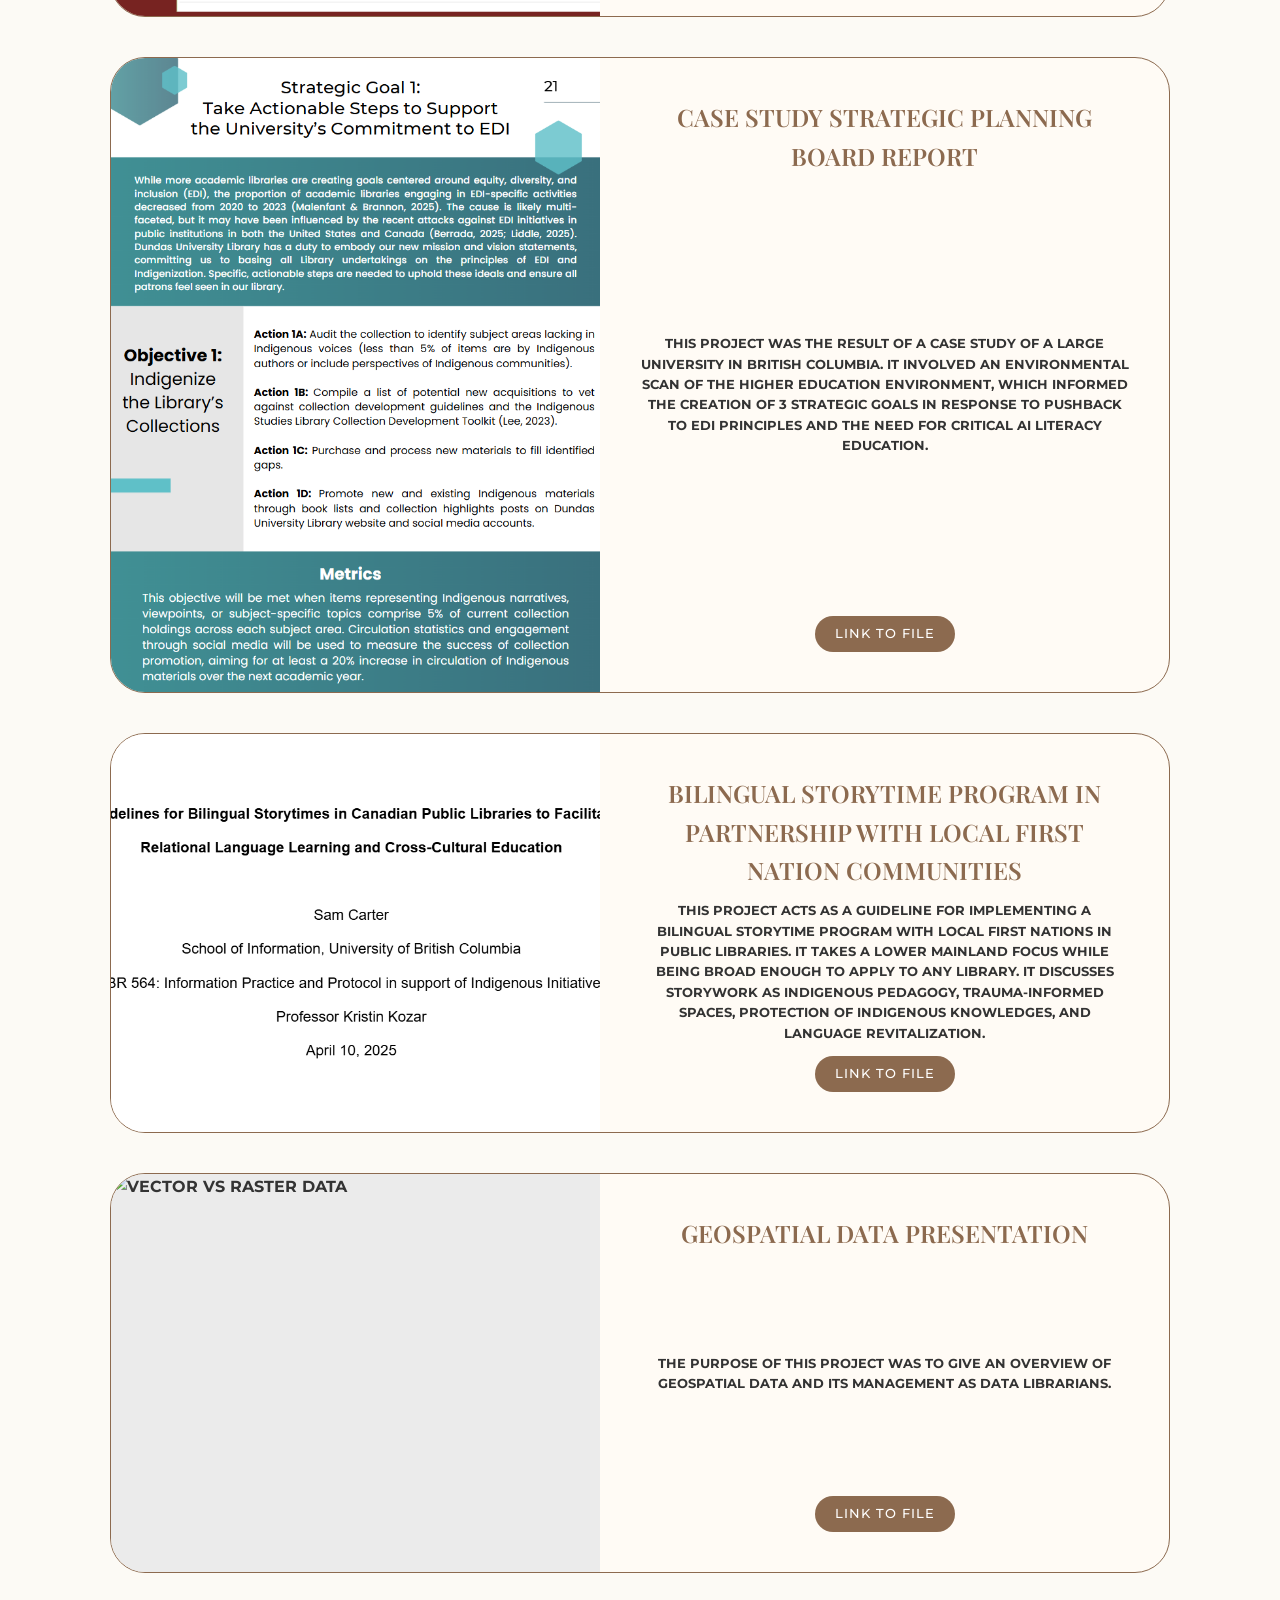
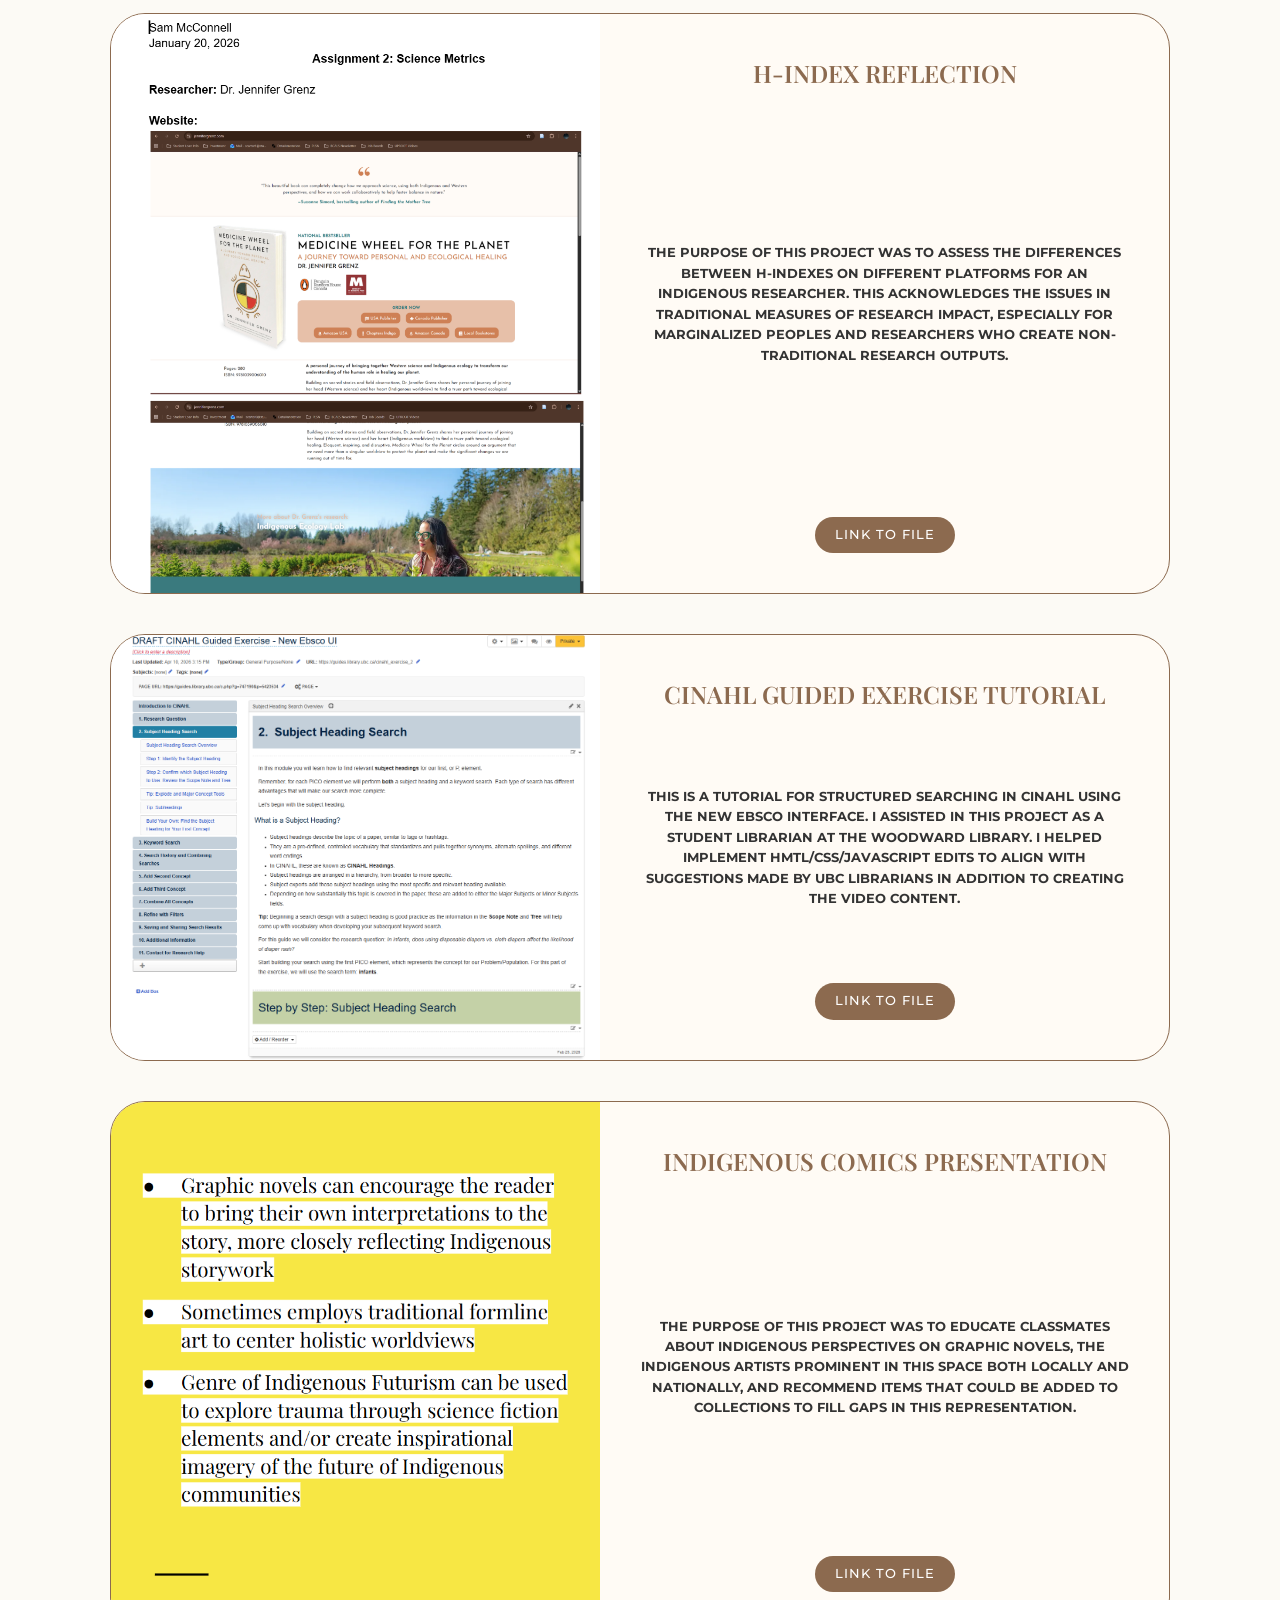
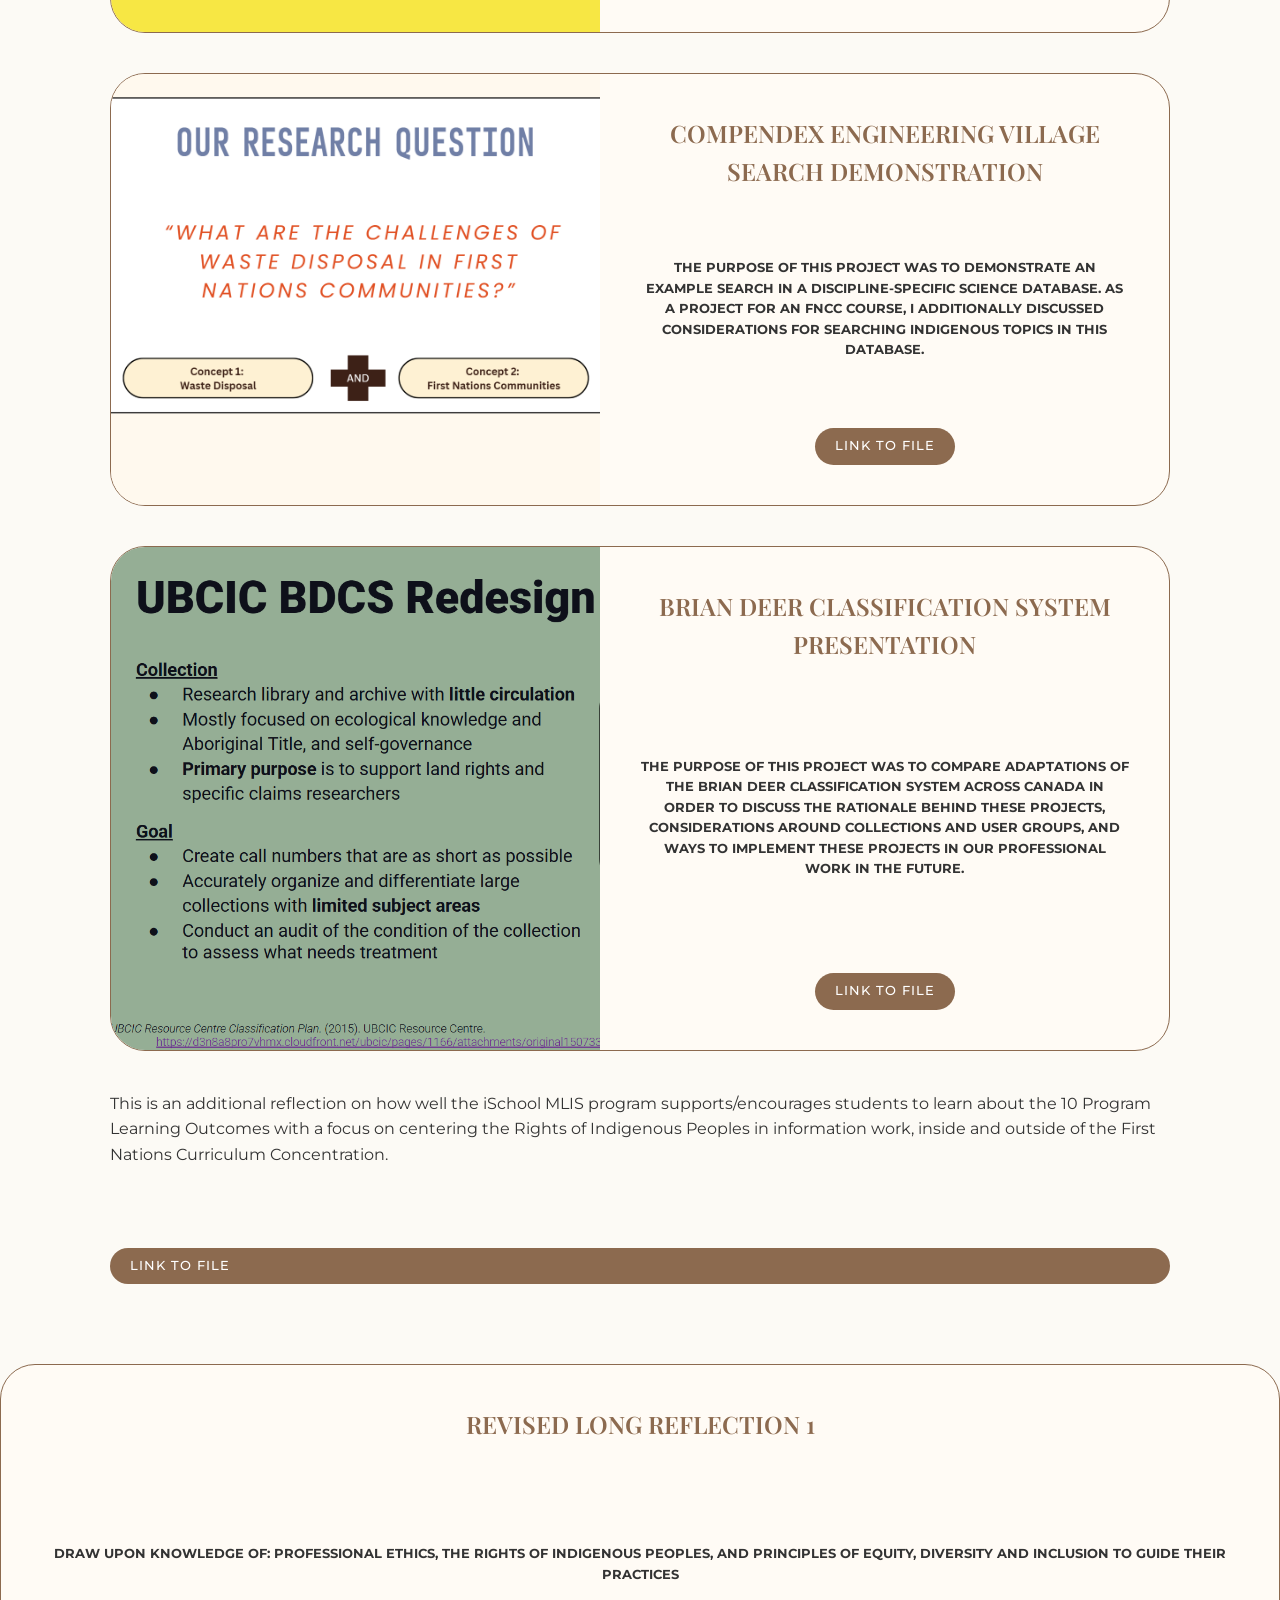
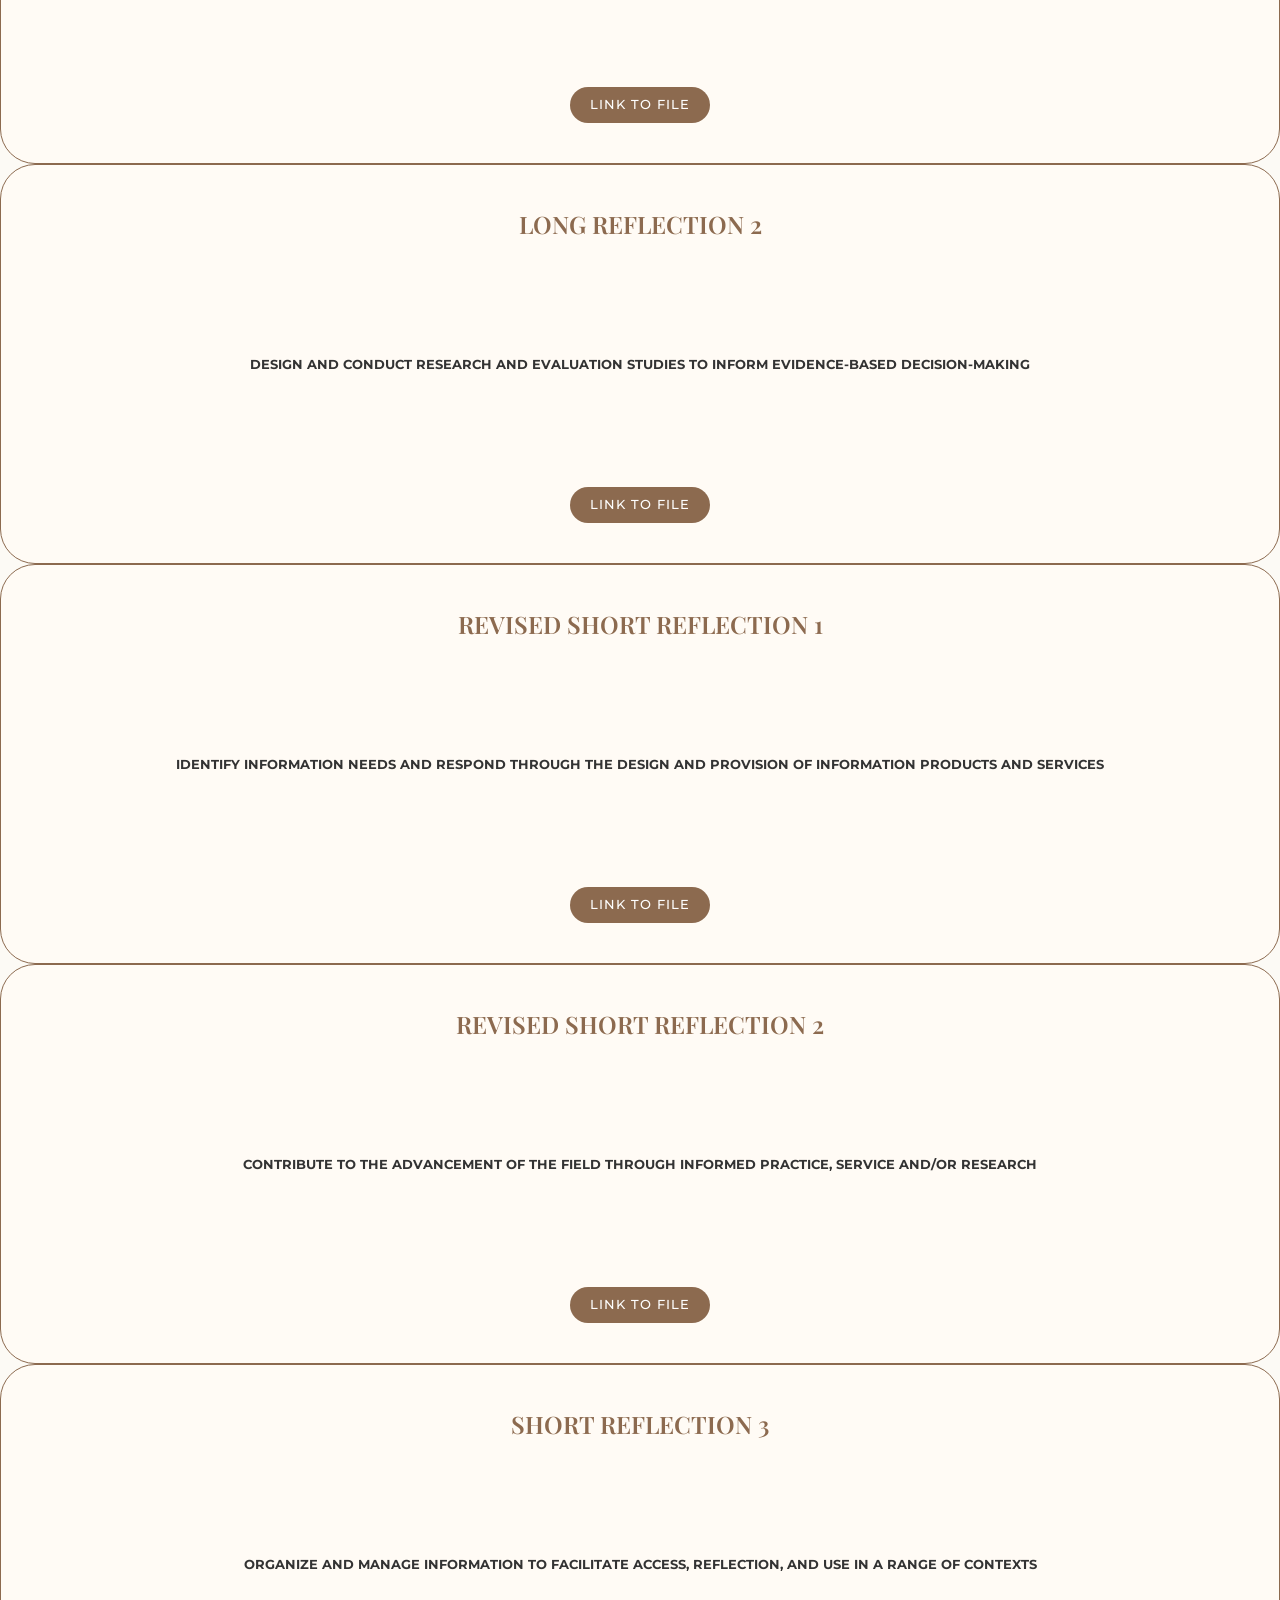
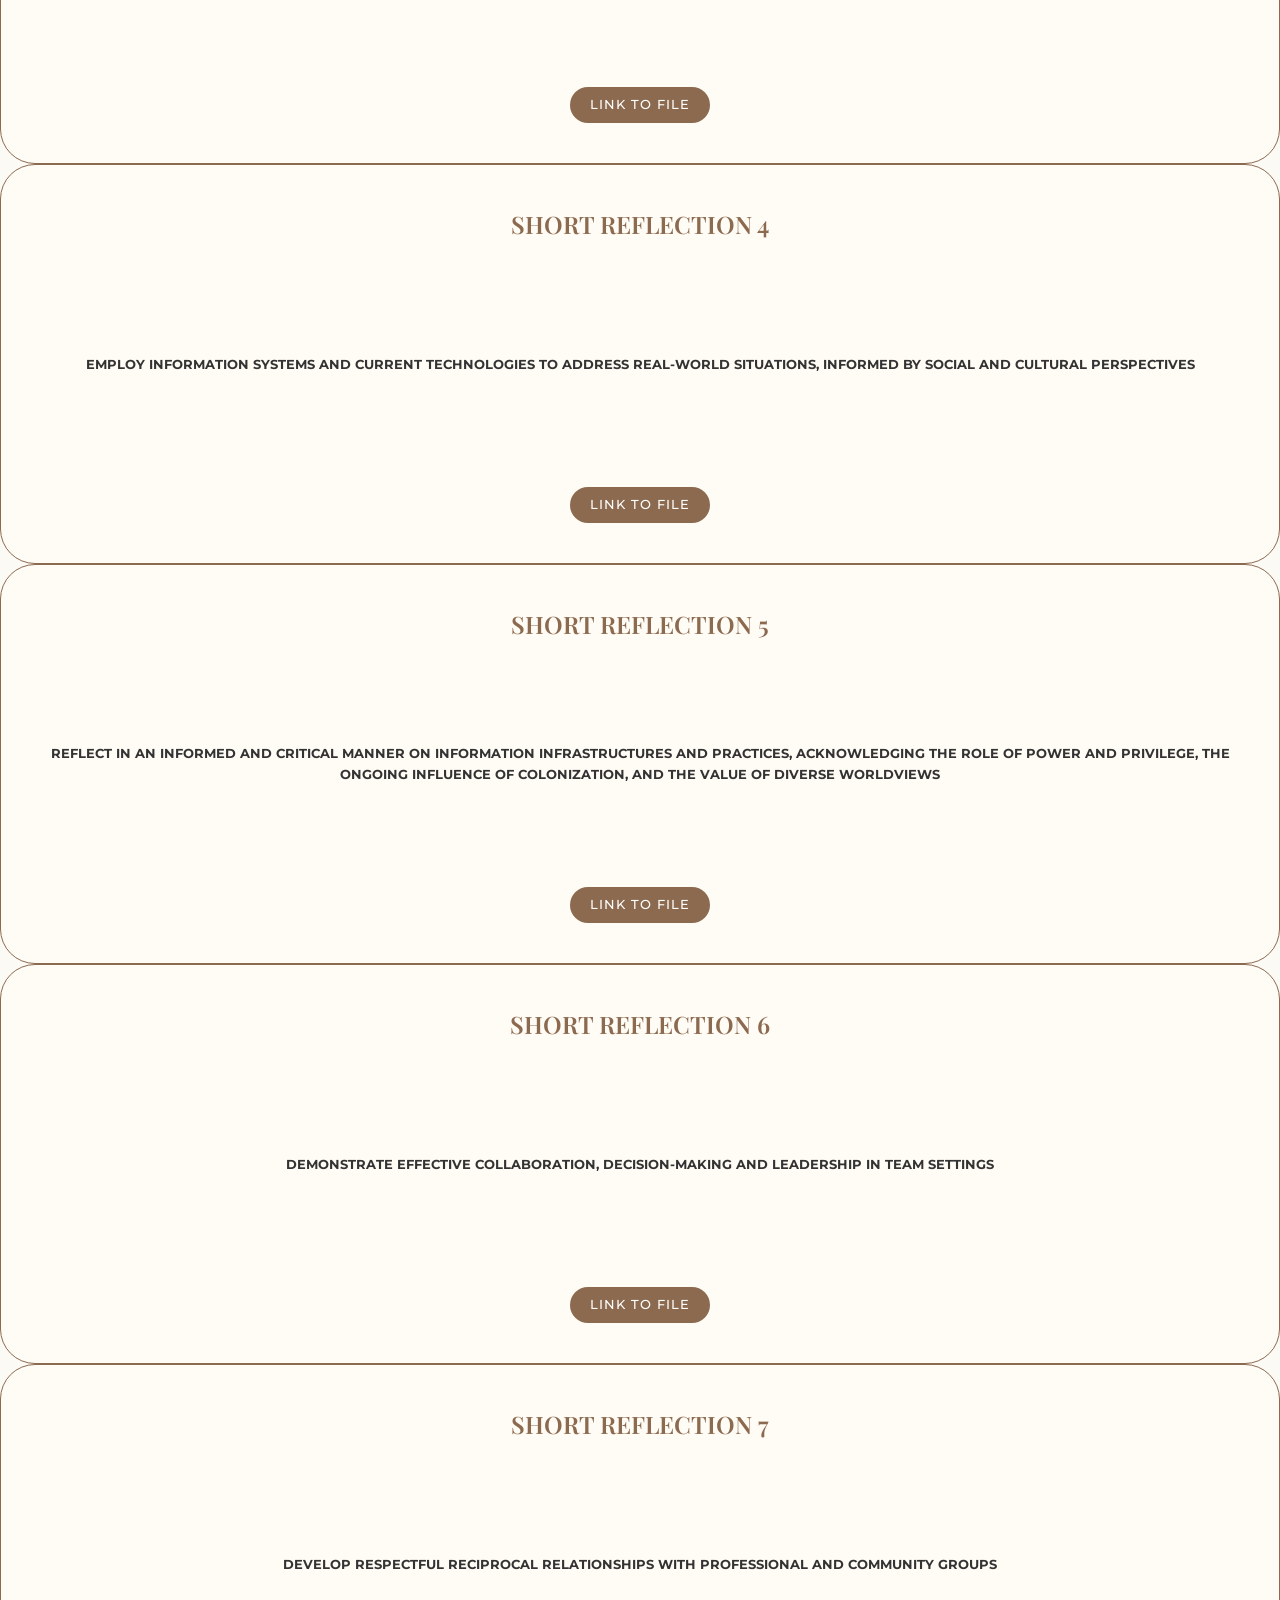
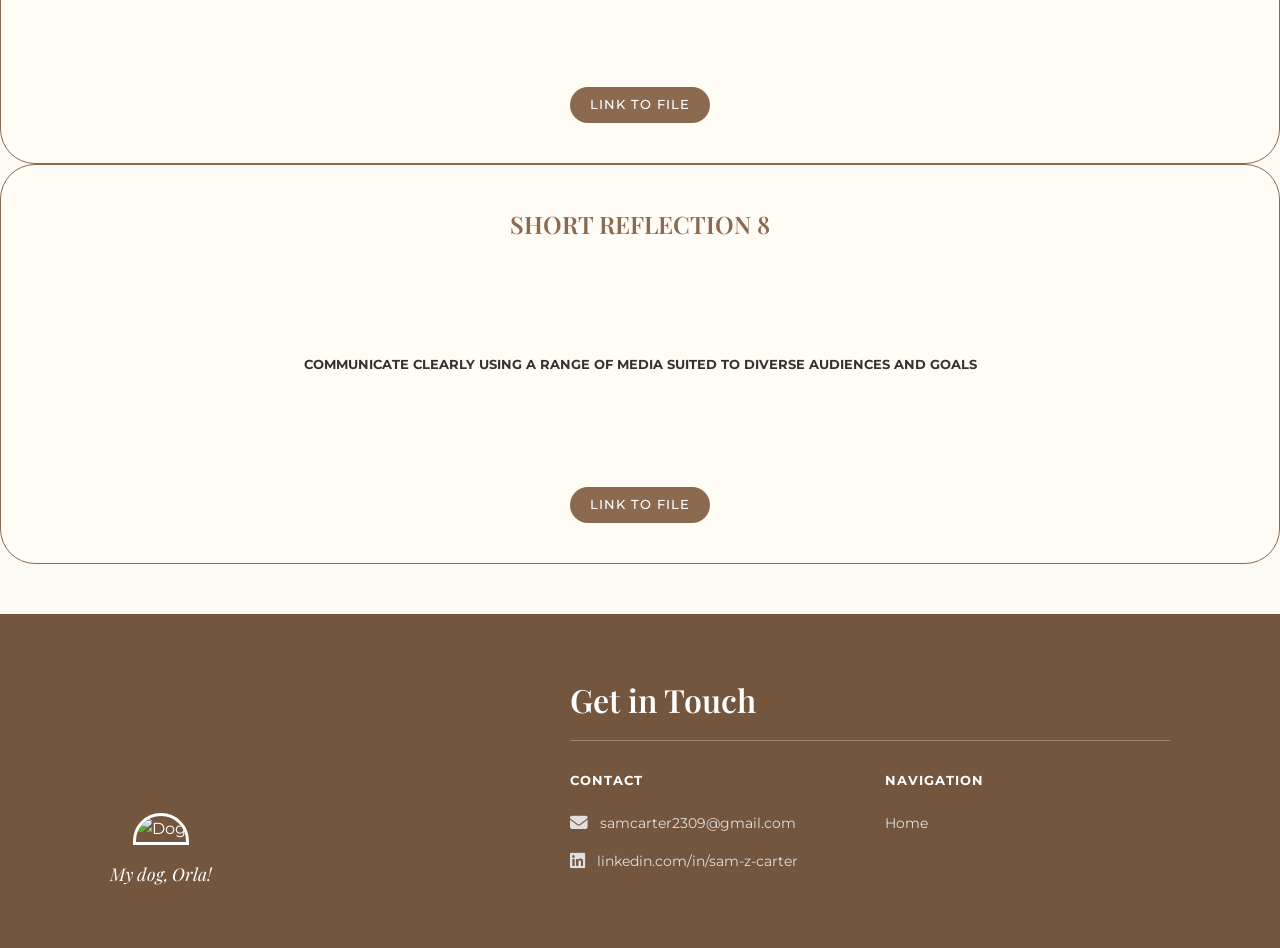
==== commit 47428a19: "Update portfolio.html" ====
--- a/portfolio.html
+++ b/portfolio.html
@@ -72,7 +72,7 @@
             </div>
          <div class="project-card" data-category="indigenization">
                 <div class="project-image">
-                    <img src="assets/Pilot Study Screenshot.png" alt="Pilot Study Slide" class="arched-img-medium">
+                    <img src="assets/MeSH.png" alt="Pilot Study Slide" class="arched-img-medium">
                 </div>
                 <div class="project-info">
                     <h3>Indexing of Medical Literature on Gender Diverse Peoples in Medline and CINAHL Pilot Study</h3>
@@ -103,7 +103,7 @@
             </div>
              <div class="project-card" data-category="collection">
                 <div class="project-image">
-                    <img src="assets/Geospatial data screenshot.png" alt="Library Interior" class="arched-img-medium">
+                    <img src="assets/Vector-Raster.png" alt="Vector vs Raster Data" class="arched-img-medium">
                 </div>
                 <div class="project-info">
                     <h3>Geospatial Data Presentation</h3>
@@ -113,7 +113,7 @@
             </div>
             <div class="project-card" data-category="collection">
                 <div class="project-image">
-                    <img src="assets/H-Index Screenshot.png" alt="Library Interior" class="arched-img-medium">
+                    <img src="assets/H-Index Screenshot.png" alt="H-index" class="arched-img-medium">
                 </div>
                 <div class="project-info">
                     <h3>H-Index Reflection</h3>
@@ -123,7 +123,7 @@
             </div>
             <div class="project-card" data-category="Instruction">
                 <div class="project-image">
-                    <img src="assets/CINAHL Guided Exercise Screenshot.png" alt="Library Interior" class="arched-img-medium">
+                    <img src="assets/CINAHL Guided Exercise Screenshot.png" alt="CINAHL SUbject heading search" class="arched-img-medium">
                 </div>
                 <div class="project-info">
                     <h3>CINAHL Guided Exercise Tutorial</h3>
@@ -133,7 +133,7 @@
             </div>
             <div class="project-card" data-category="collection">
                 <div class="project-image">
-                    <img src="assets/library.png" alt="Library Interior" class="arched-img-medium">
+                    <img src="assets/comics.png" alt="Indigenous comics" class="arched-img-medium">
                 </div>
                 <div class="project-info">
                     <h3>Indigenous Comics Presentation</h3>
@@ -143,7 +143,7 @@
             </div>
               <div class="project-card" data-category="instruction">
                 <div class="project-image">
-                    <img src="assets/library.png" alt="Library Interior" class="arched-img-medium">
+                    <img src="assets/Research-Question.png" alt="Engineering research question" class="arched-img-medium">
                 </div>
                 <div class="project-info">
                     <h3>Compendex Engineering Village Search Demonstration</h3>
@@ -153,18 +153,14 @@
             </div>
              <div class="project-card" data-category="indigenization">
                 <div class="project-image">
-                    <img src="assets/library.png" alt="Library Interior" class="arched-img-medium">
+                    <img src="assets/UBCIC.png" alt="UBCIC Collection" class="arched-img-medium">
                 </div>
                 <div class="project-info">
                     <h3>Brian Deer Classification System Presentation</h3>
                     <p class="project-description">The purpose of this project was to compare adaptations of the Brian Deer Classification System across Canada in order to discuss the rationale behind these projects, considerations around collections and user groups, and ways to implement these projects in our professional work in the future.</p>
                     <a href="https://docs.google.com/presentation/d/1q2xudYZwSnZkpF5vXI6htDR3IqQ1HdQruDWBRIsTSY8/edit?usp=sharing" class="btn small">Link to file</a>
                 </div>
-            </div>
-            <div class="project-card" data-category="reflections">
-                <div class="project-info">
-                    <h3>Additional FNCC Reflection</h3>
-                    <p class="project-description"></p>
+            </div>This is an additional reflection on how well the iSchool MLIS program supports/encourages students to learn about the 10 Program Learning Outcomes with a focus on centering the Rights of Indigenous Peoples in information work, inside and outside of the First Nations Curriculum Concentration.</p>
                     <a href="https://docs.google.com/document/d/1ophWiK7UPs_bjPO-GXMVkoTZ2VtY_IfaPJ7ulkyEnx8/edit?usp=sharing" class="btn small">Link to file</a>
                 </div>
             </div>
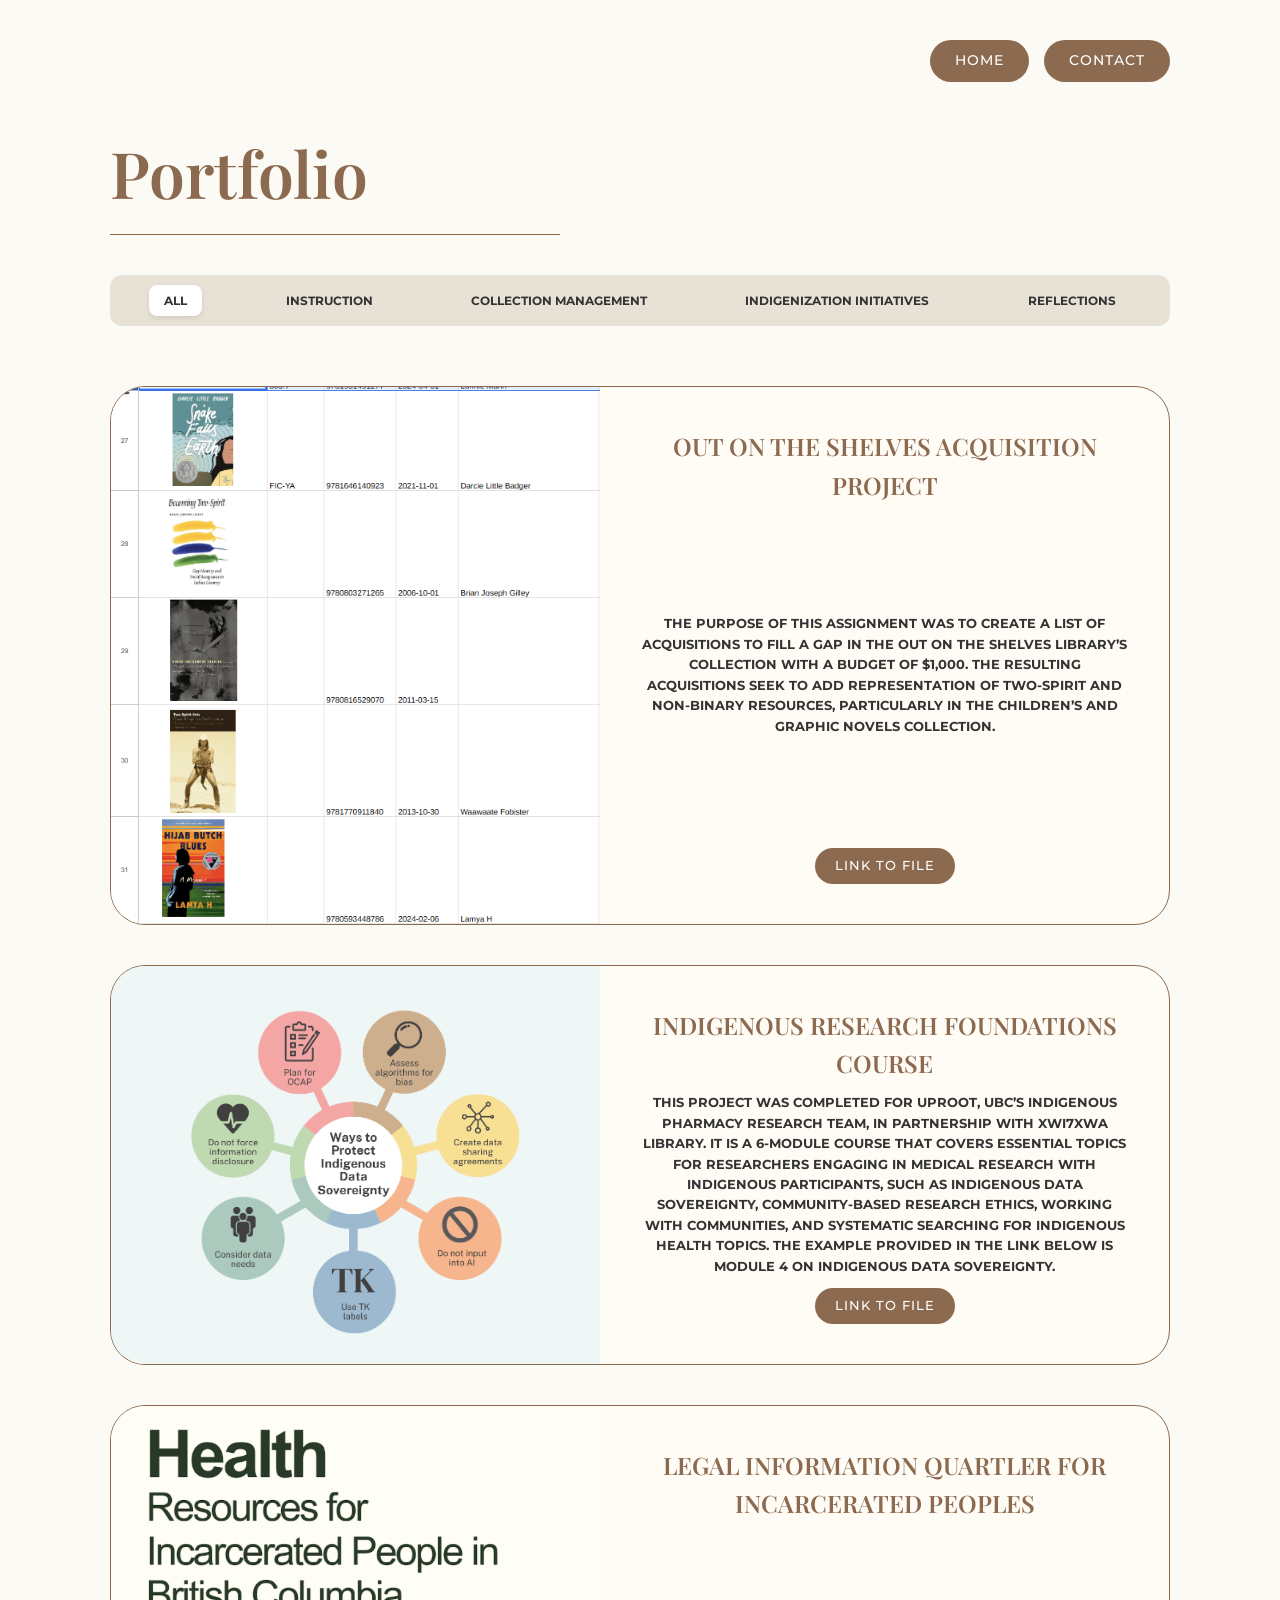
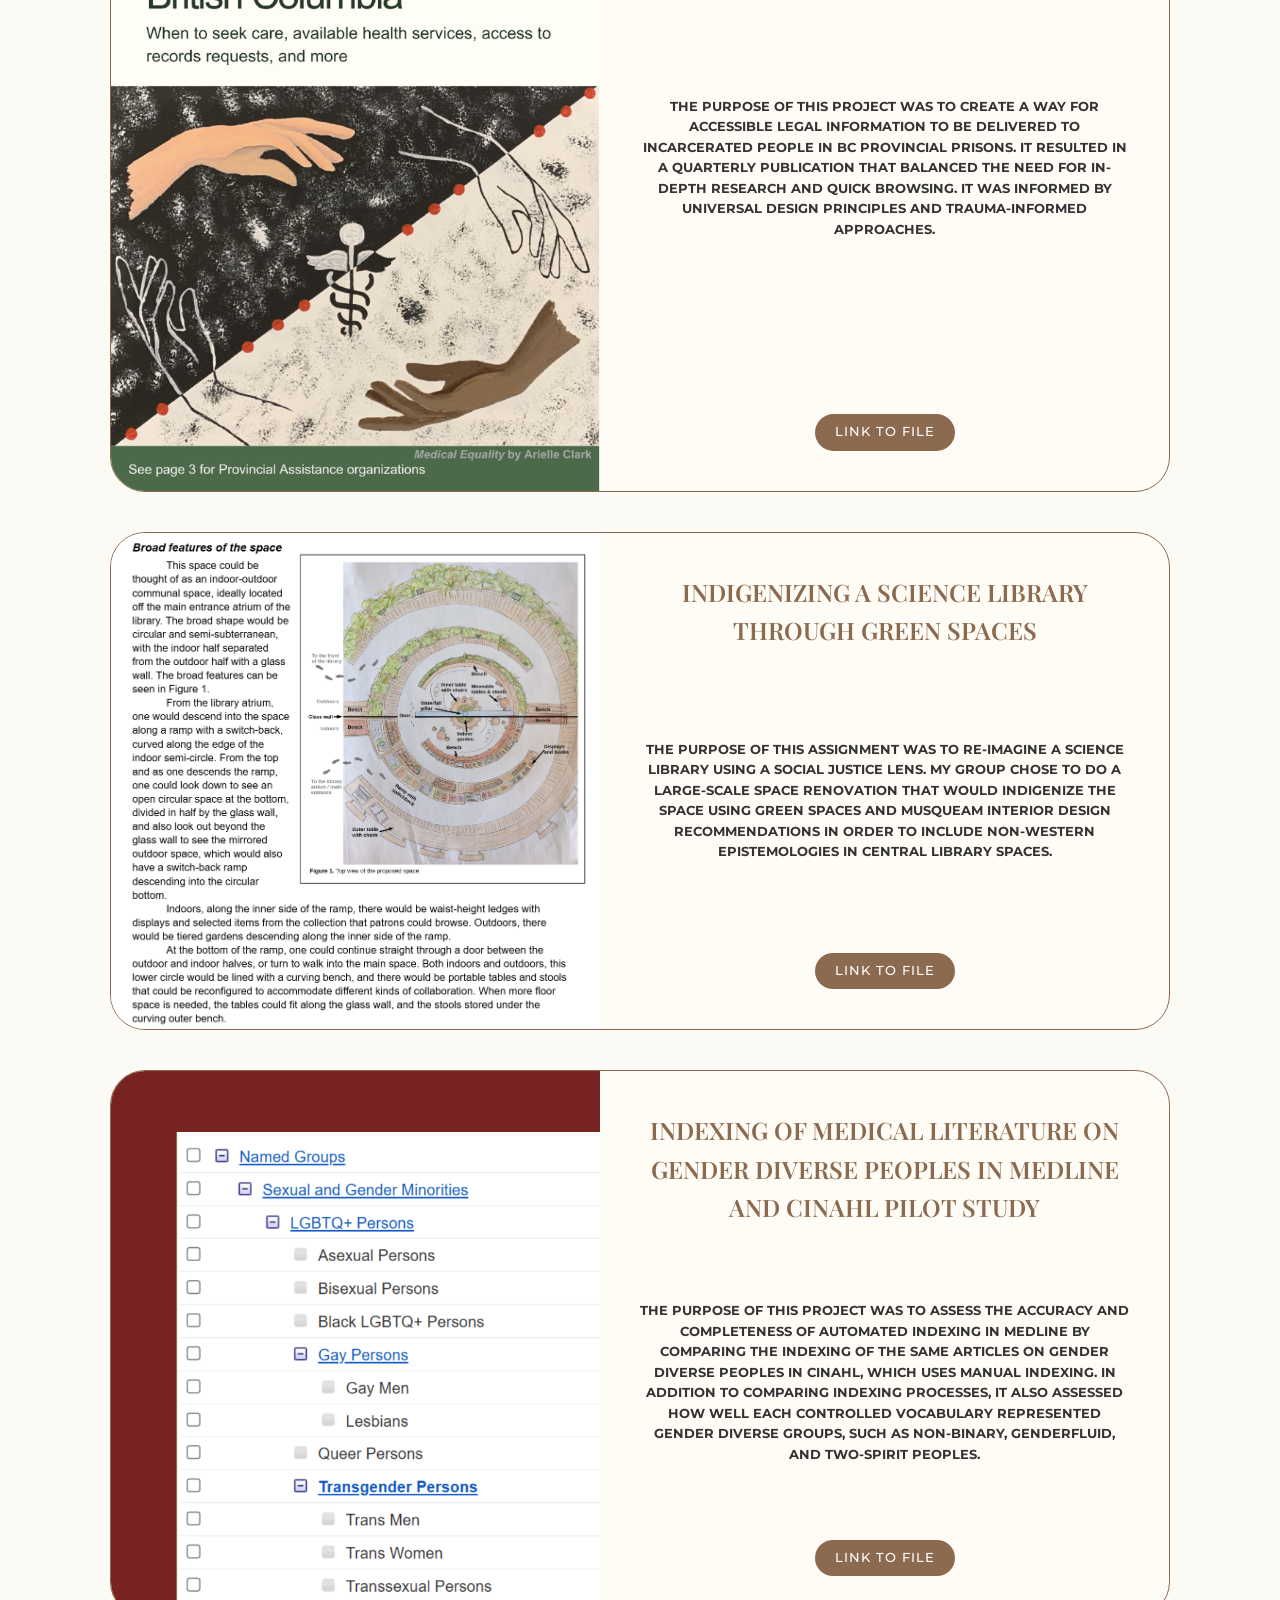
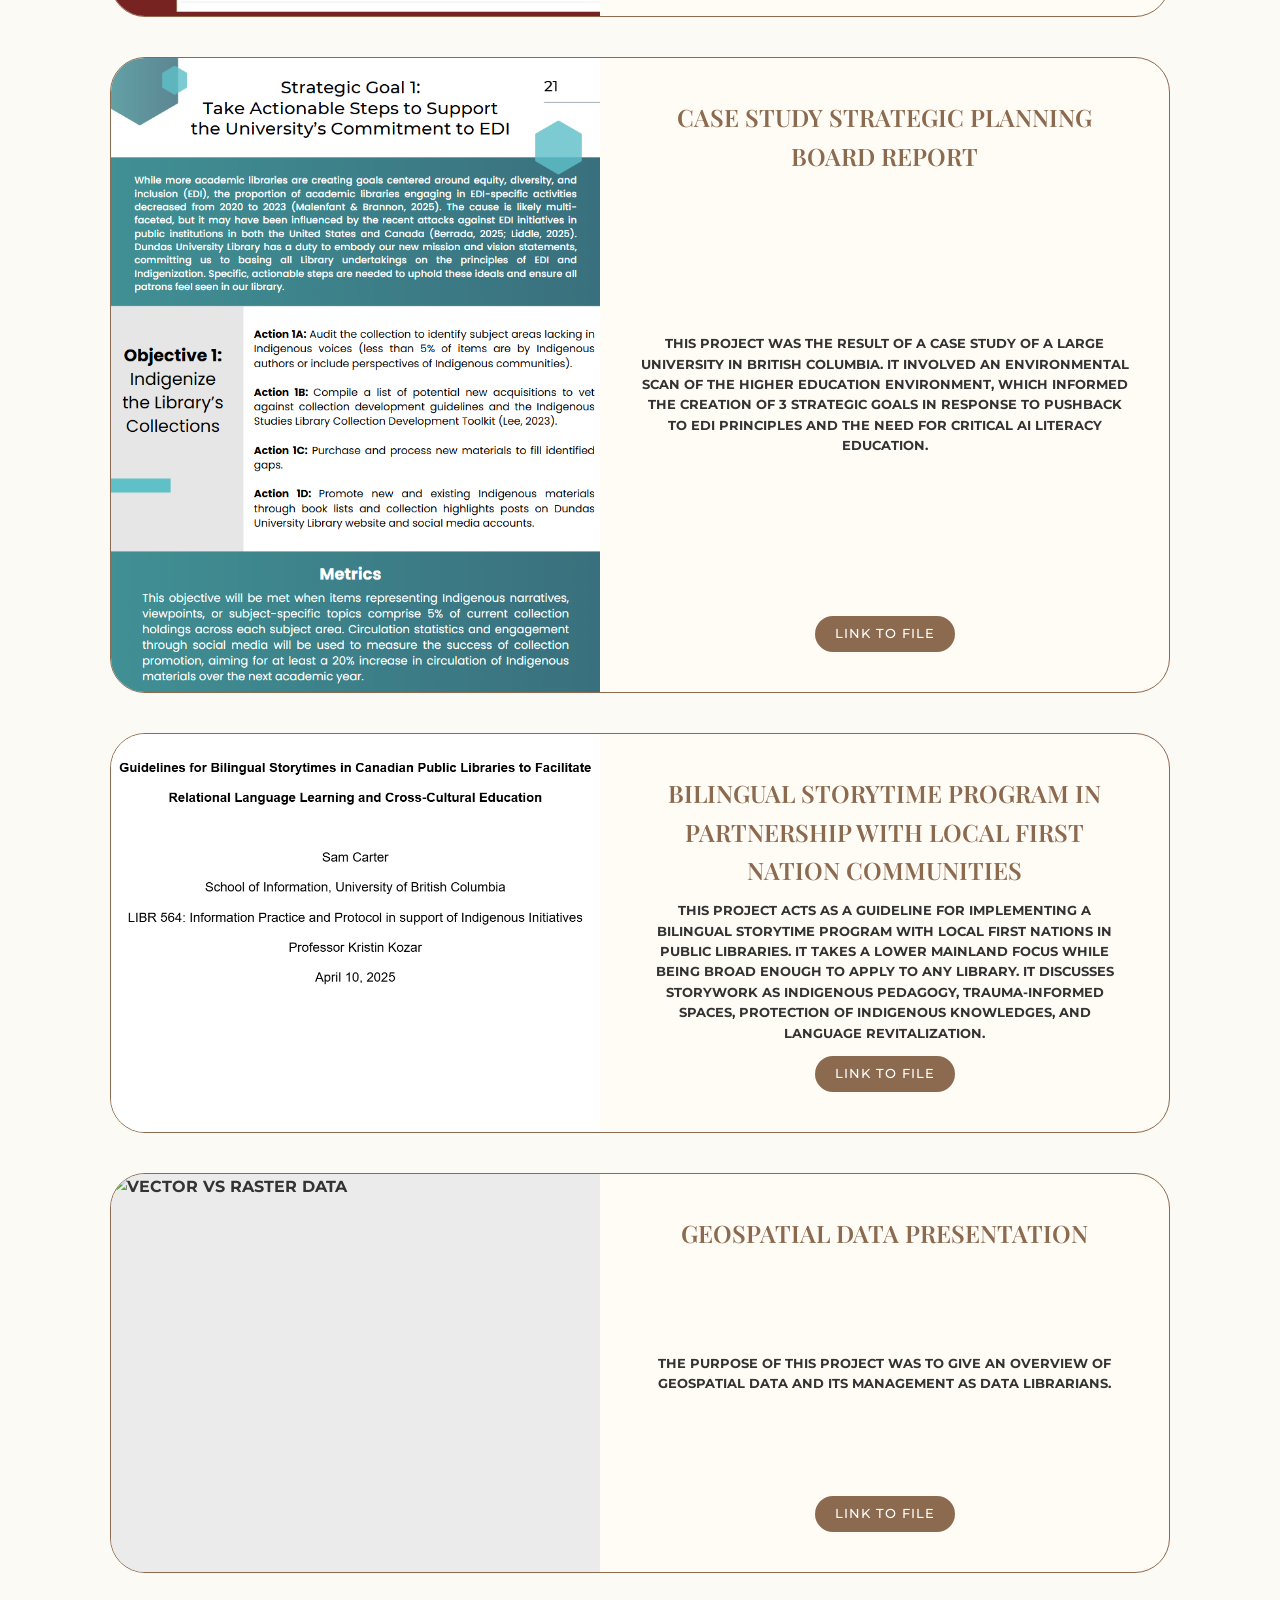
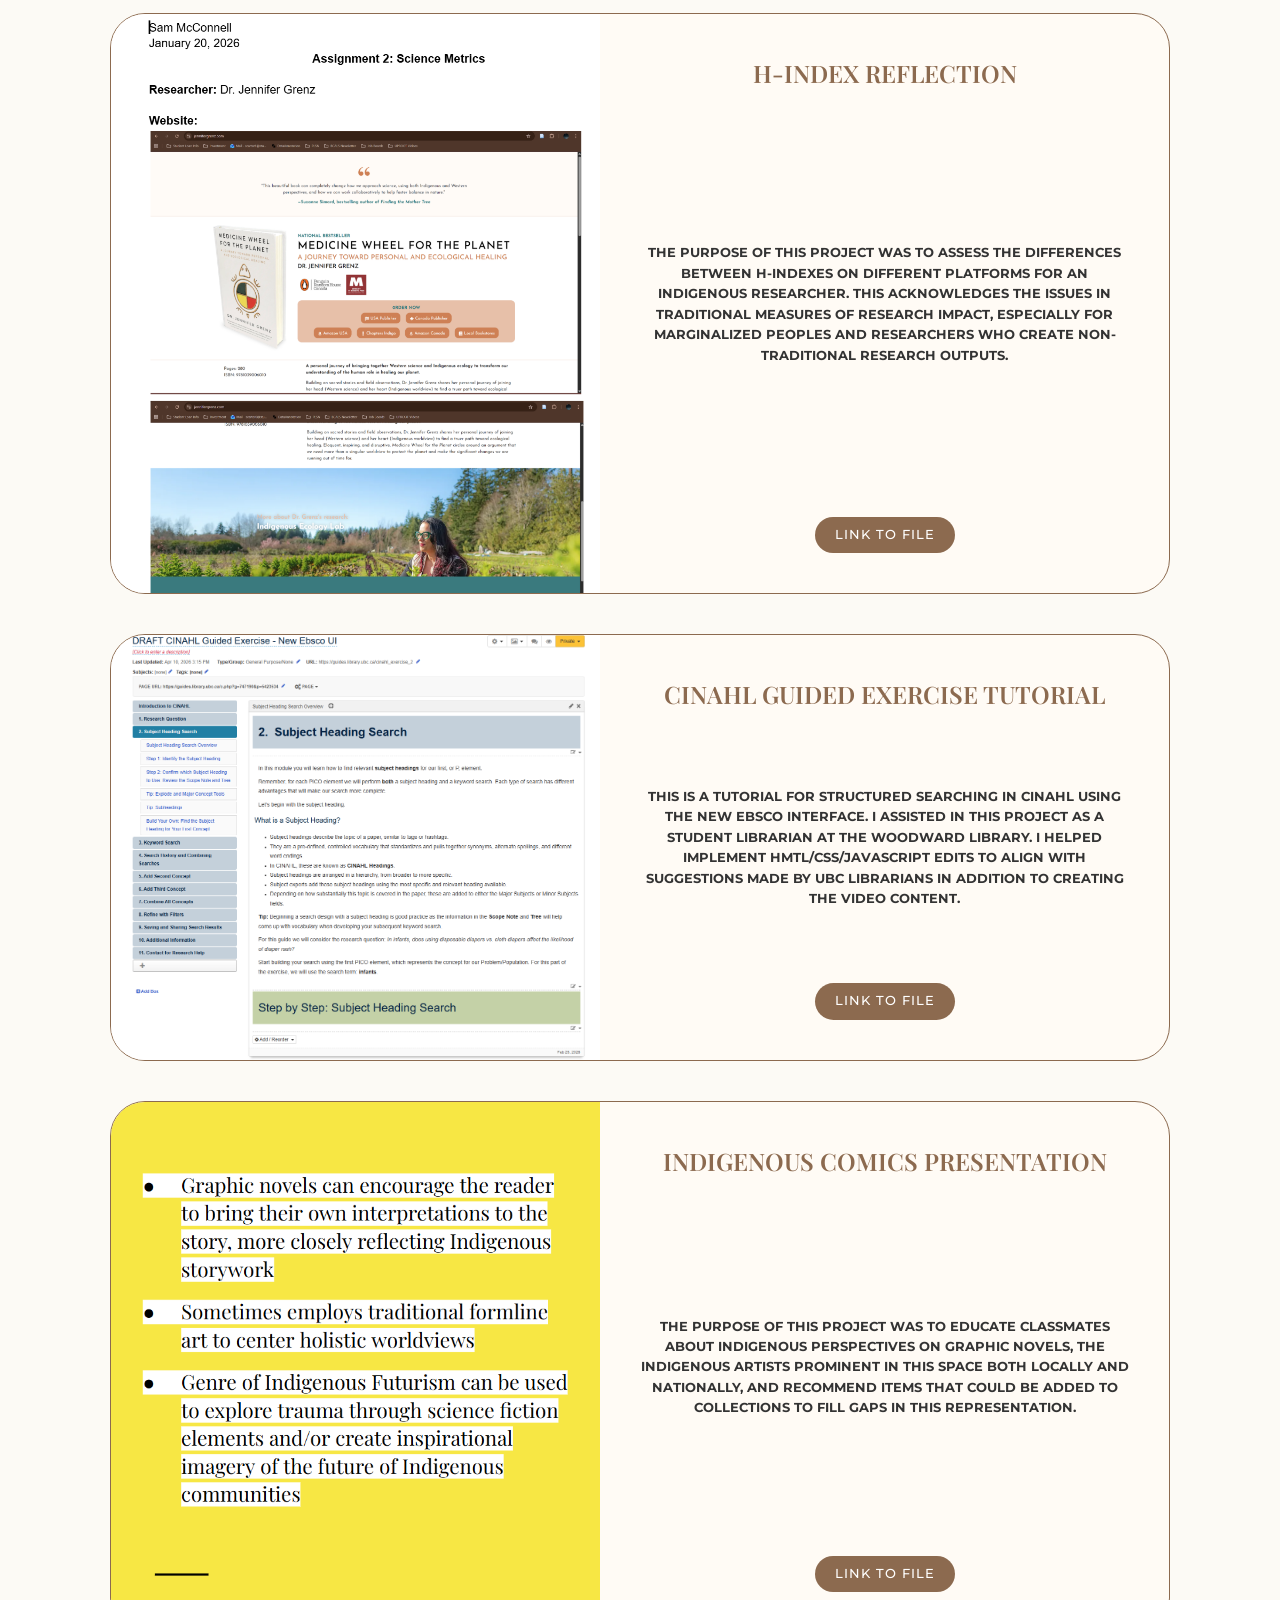
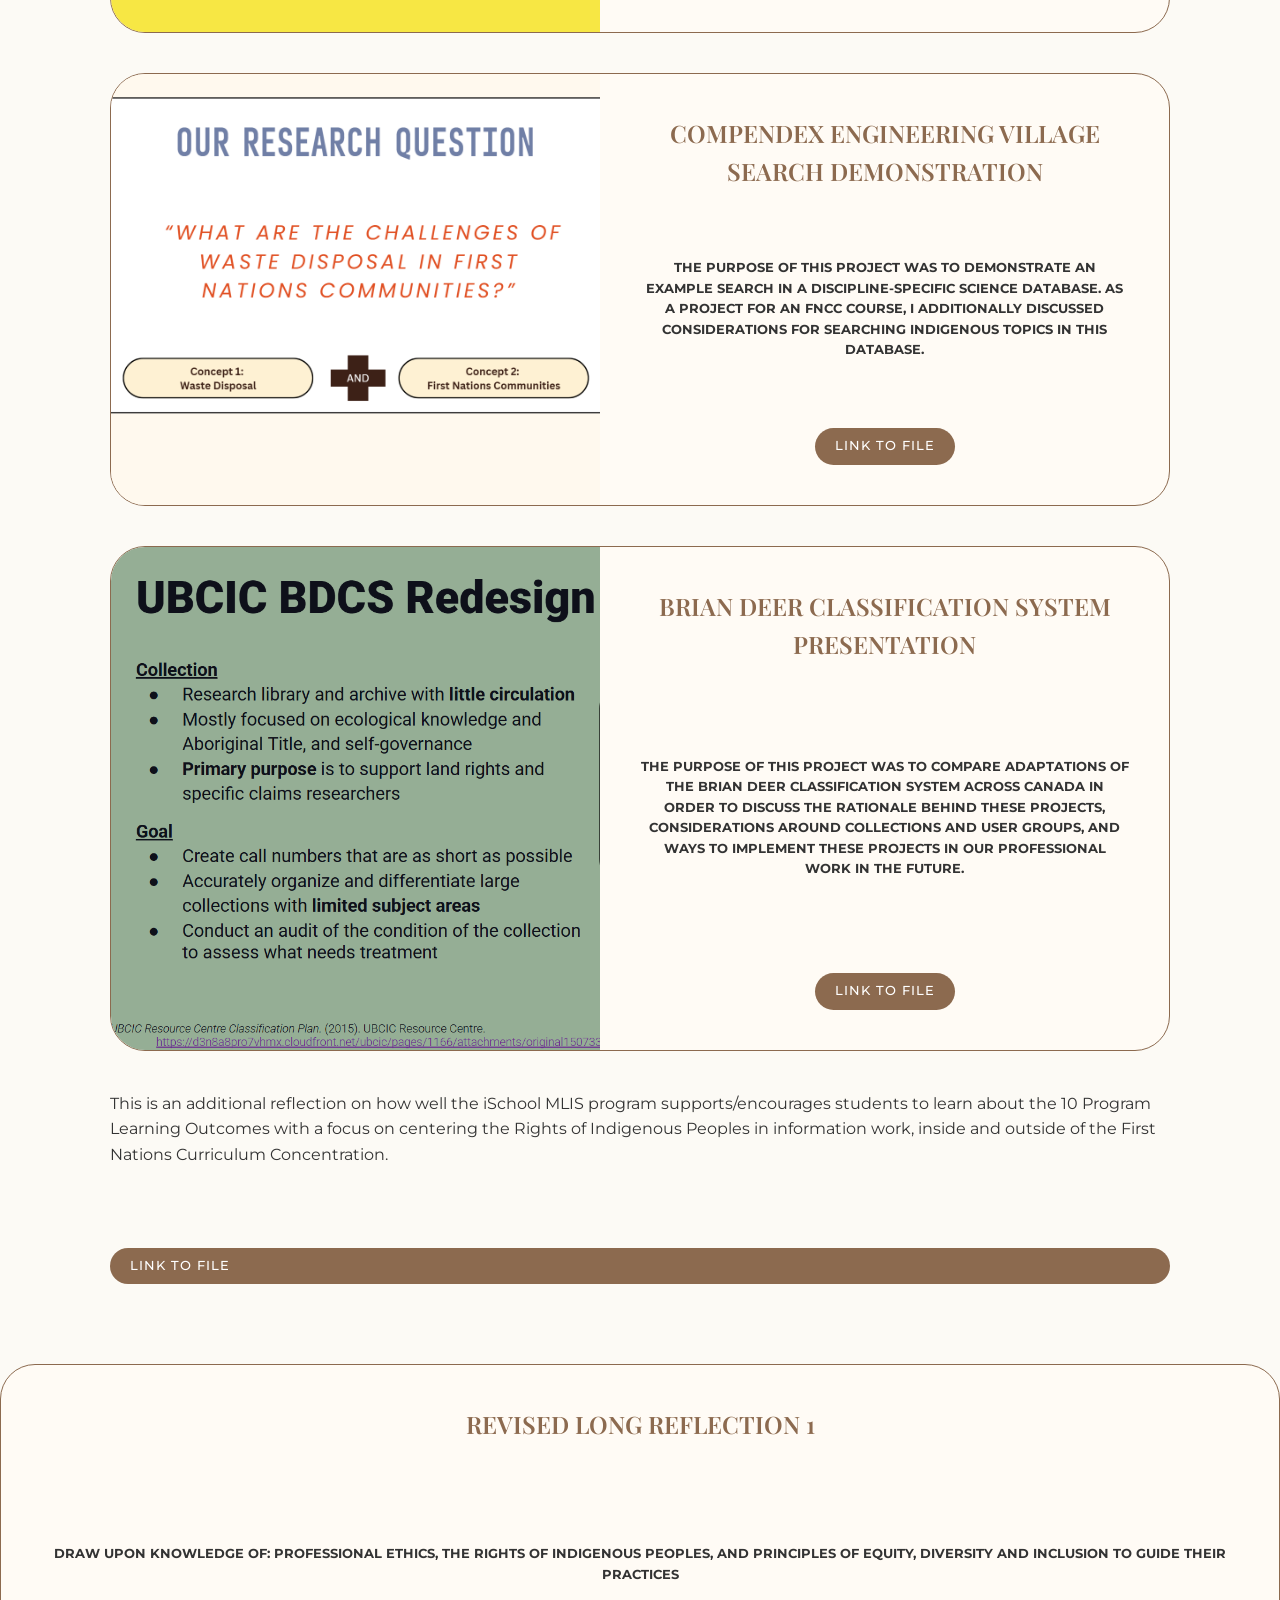
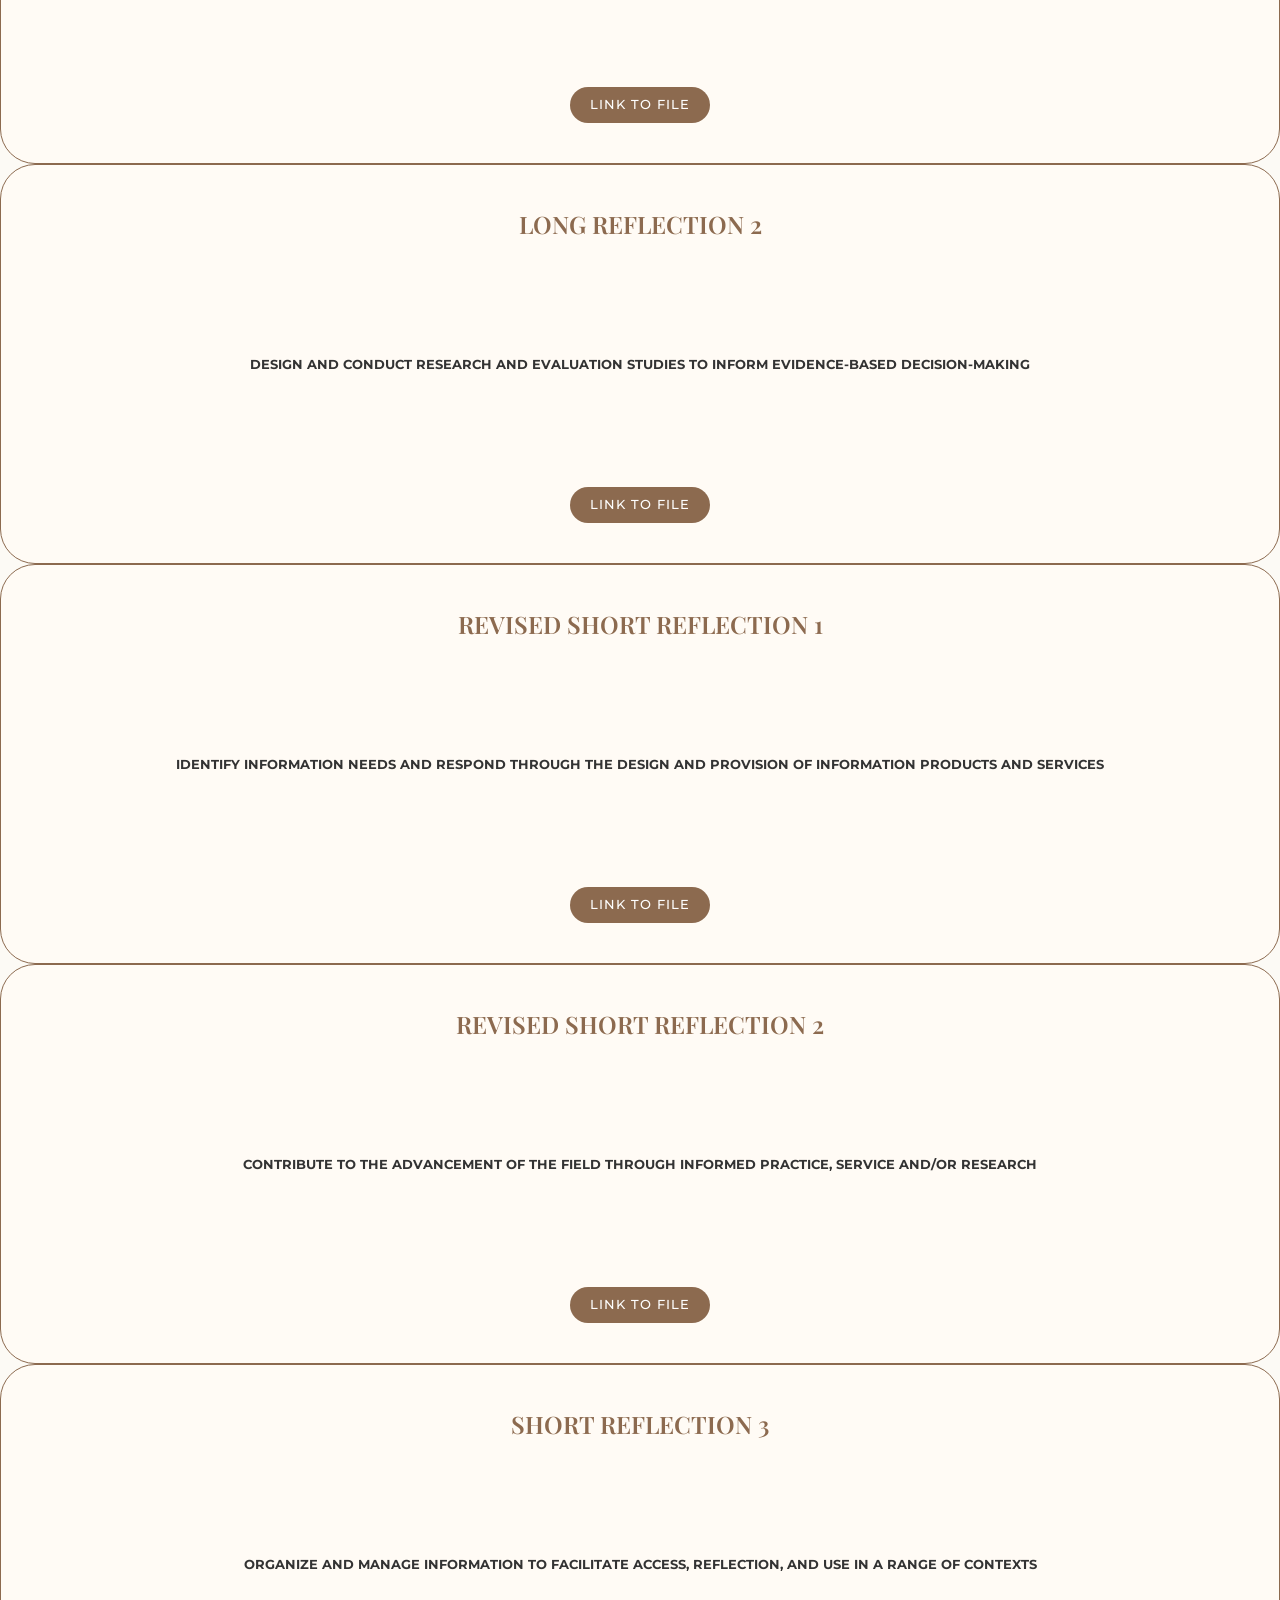
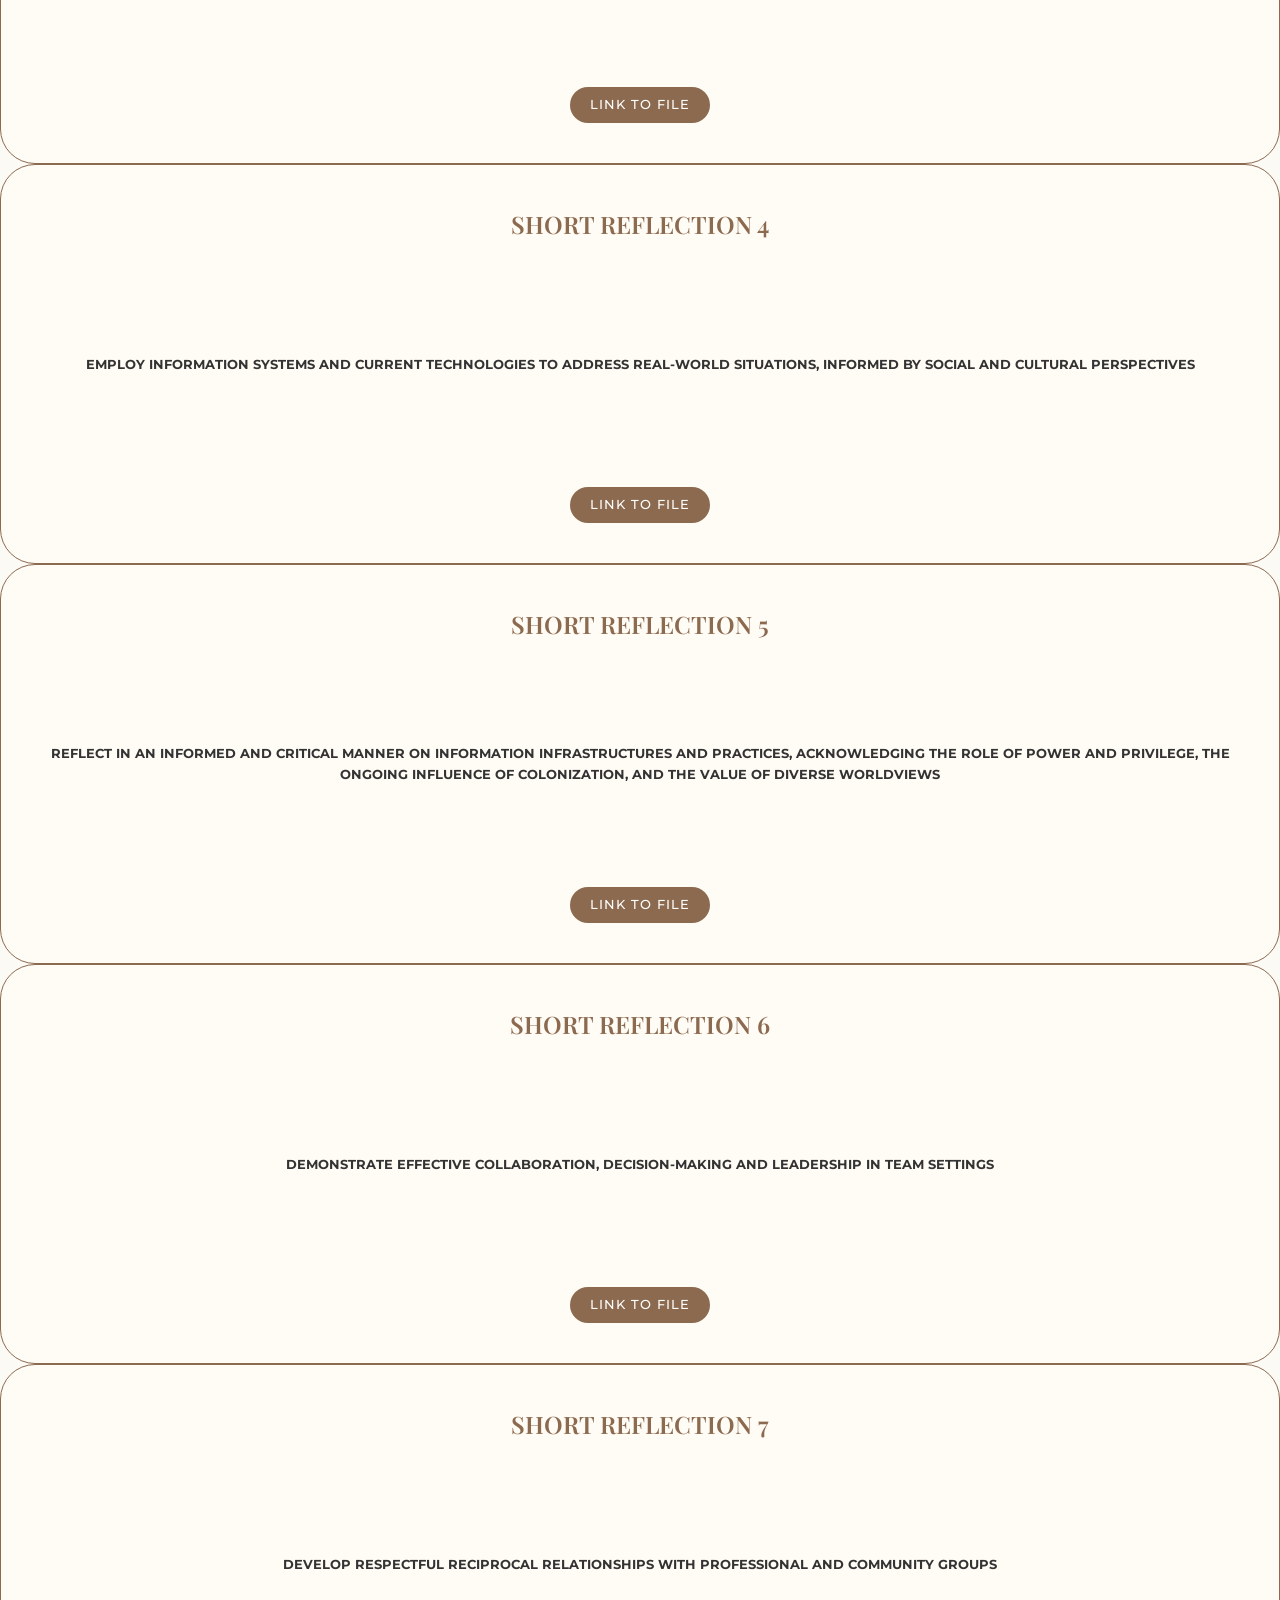
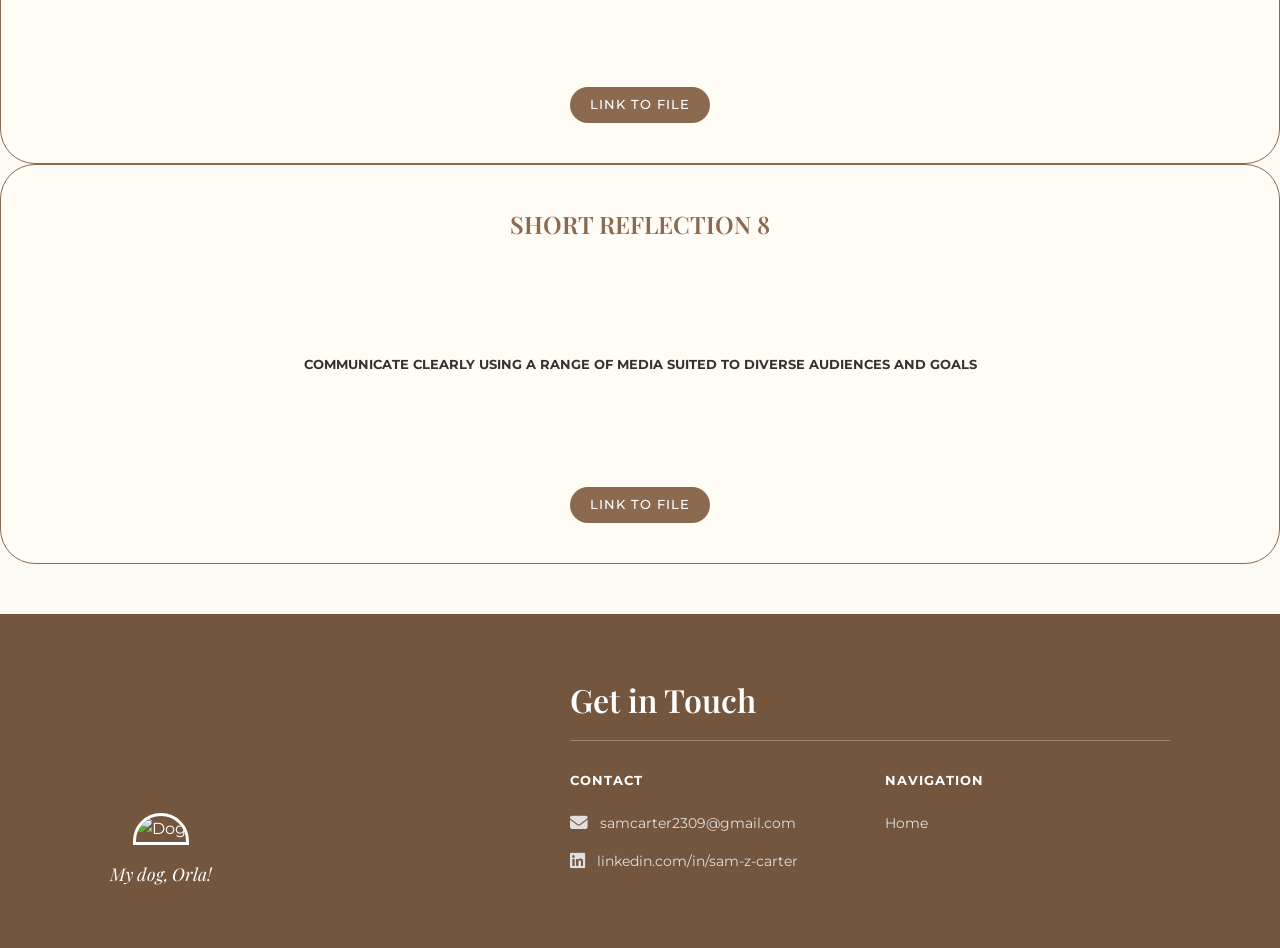
==== commit fd9f6074: "Update portfolio.html" ====
--- a/portfolio.html
+++ b/portfolio.html
@@ -93,7 +93,7 @@
             </div>
              <div class="project-card" data-category="indigenization">
                 <div class="project-image">
-                    <img src="assets/Bilingual Storytime Screenshot.png" alt="Protocol Front Cover" class="arched-img-medium">
+                    <img src="assets/closeup.png" alt="Protocol Front Cover" class="arched-img-medium">
                 </div>
                 <div class="project-info">
                     <h3>Bilingual Storytime Program in Partnership with Local First Nation Communities</h3>
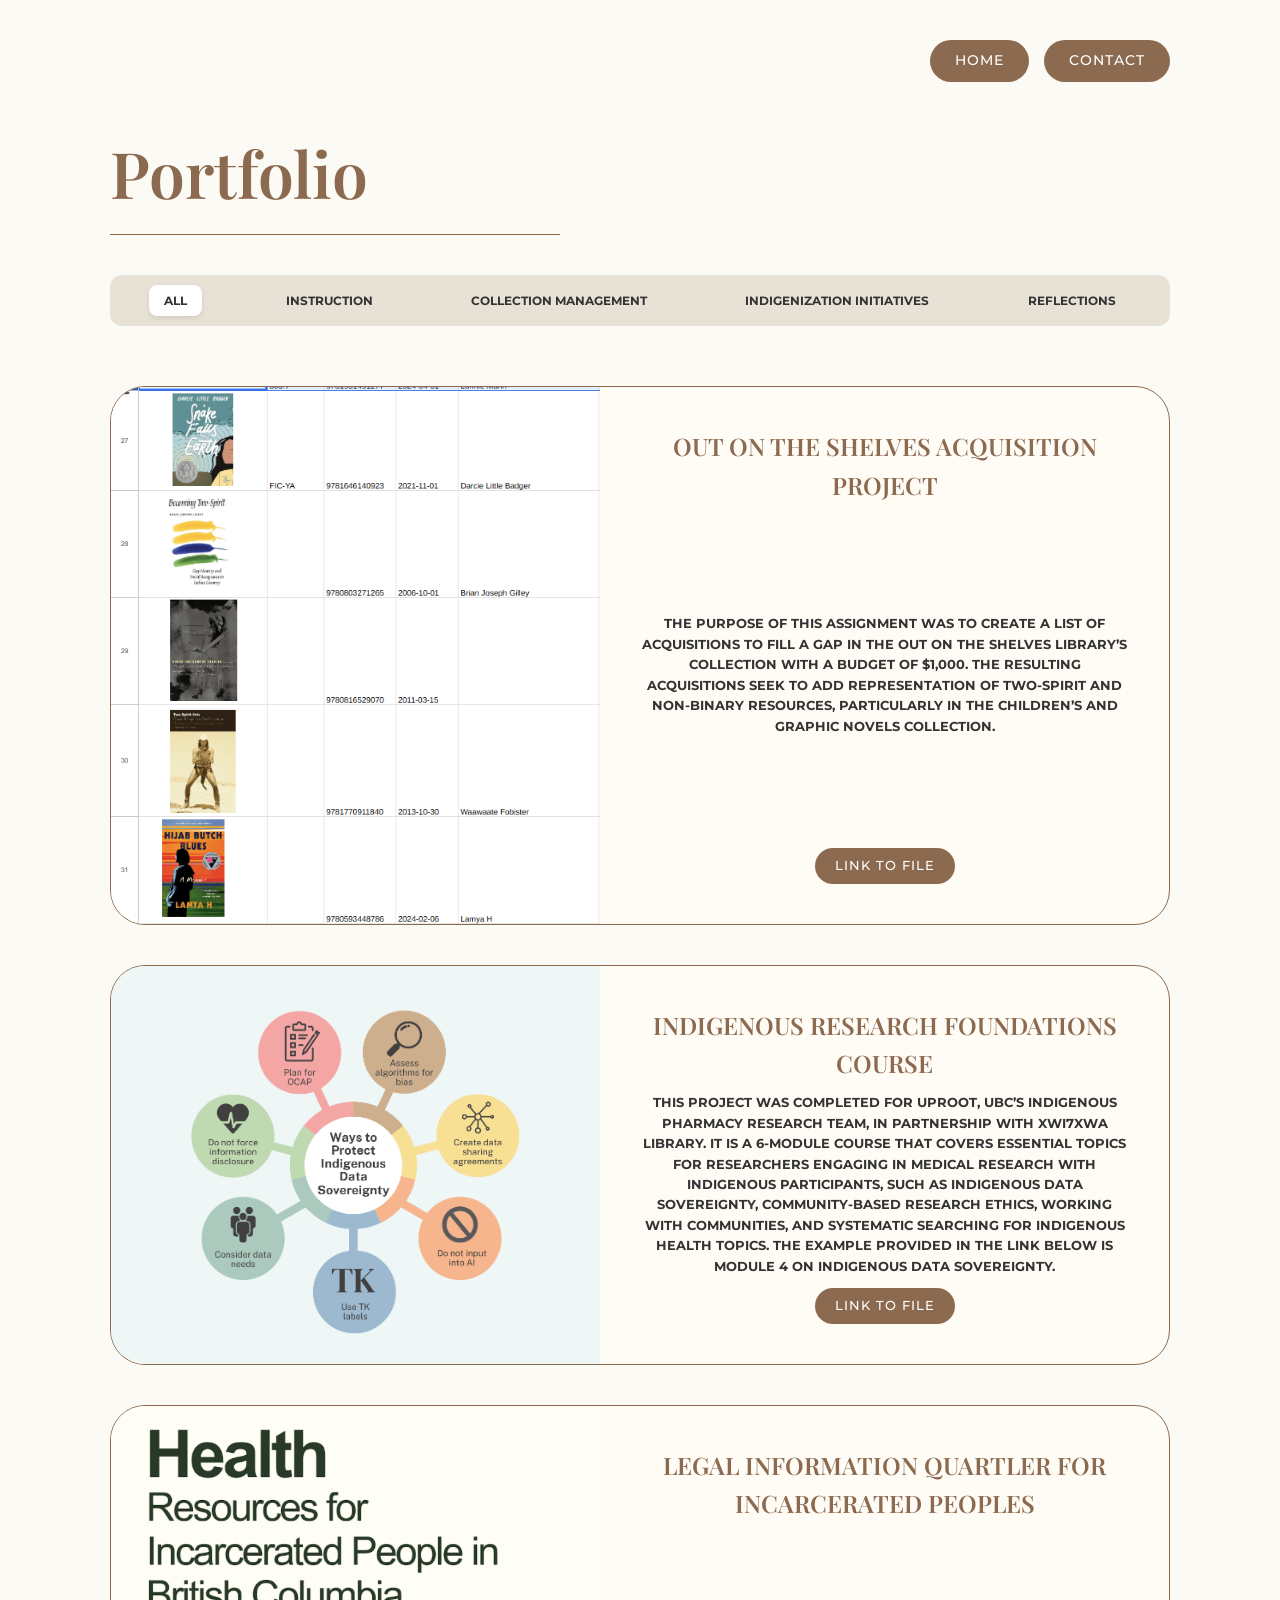
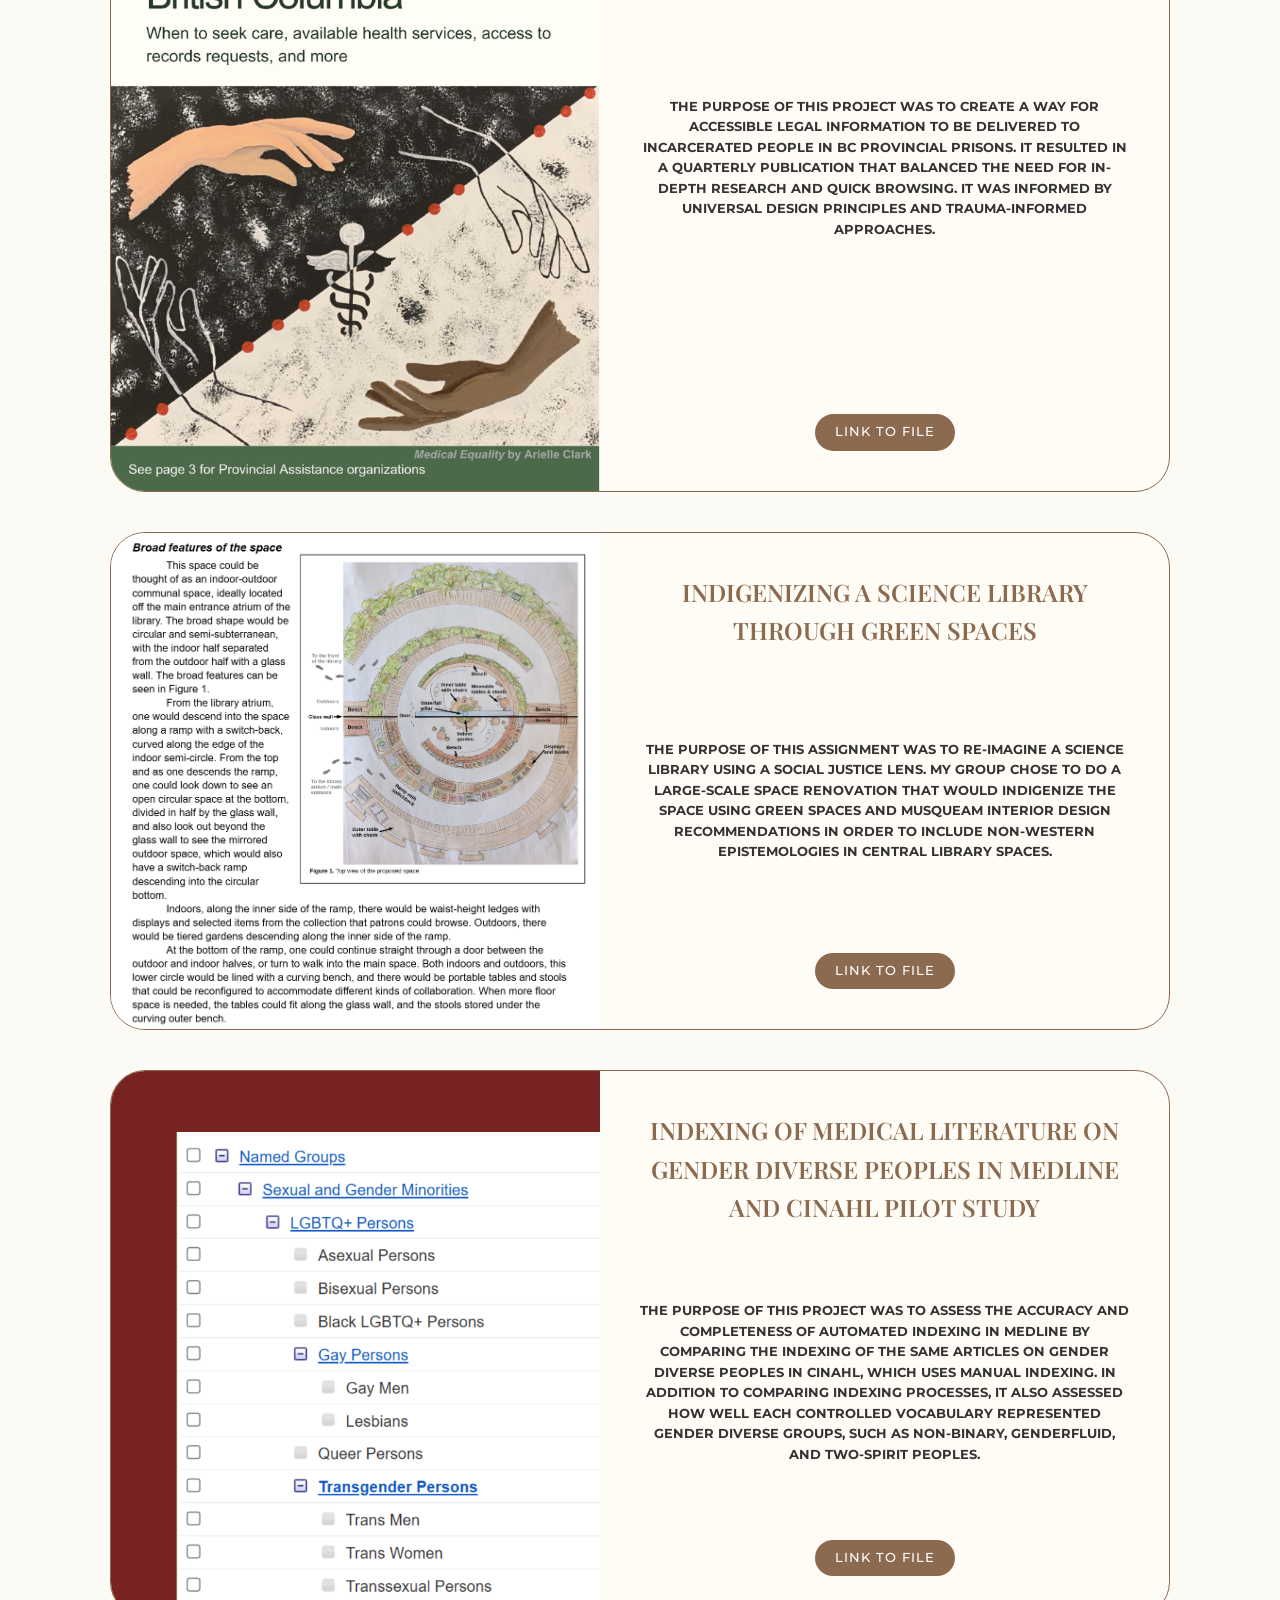
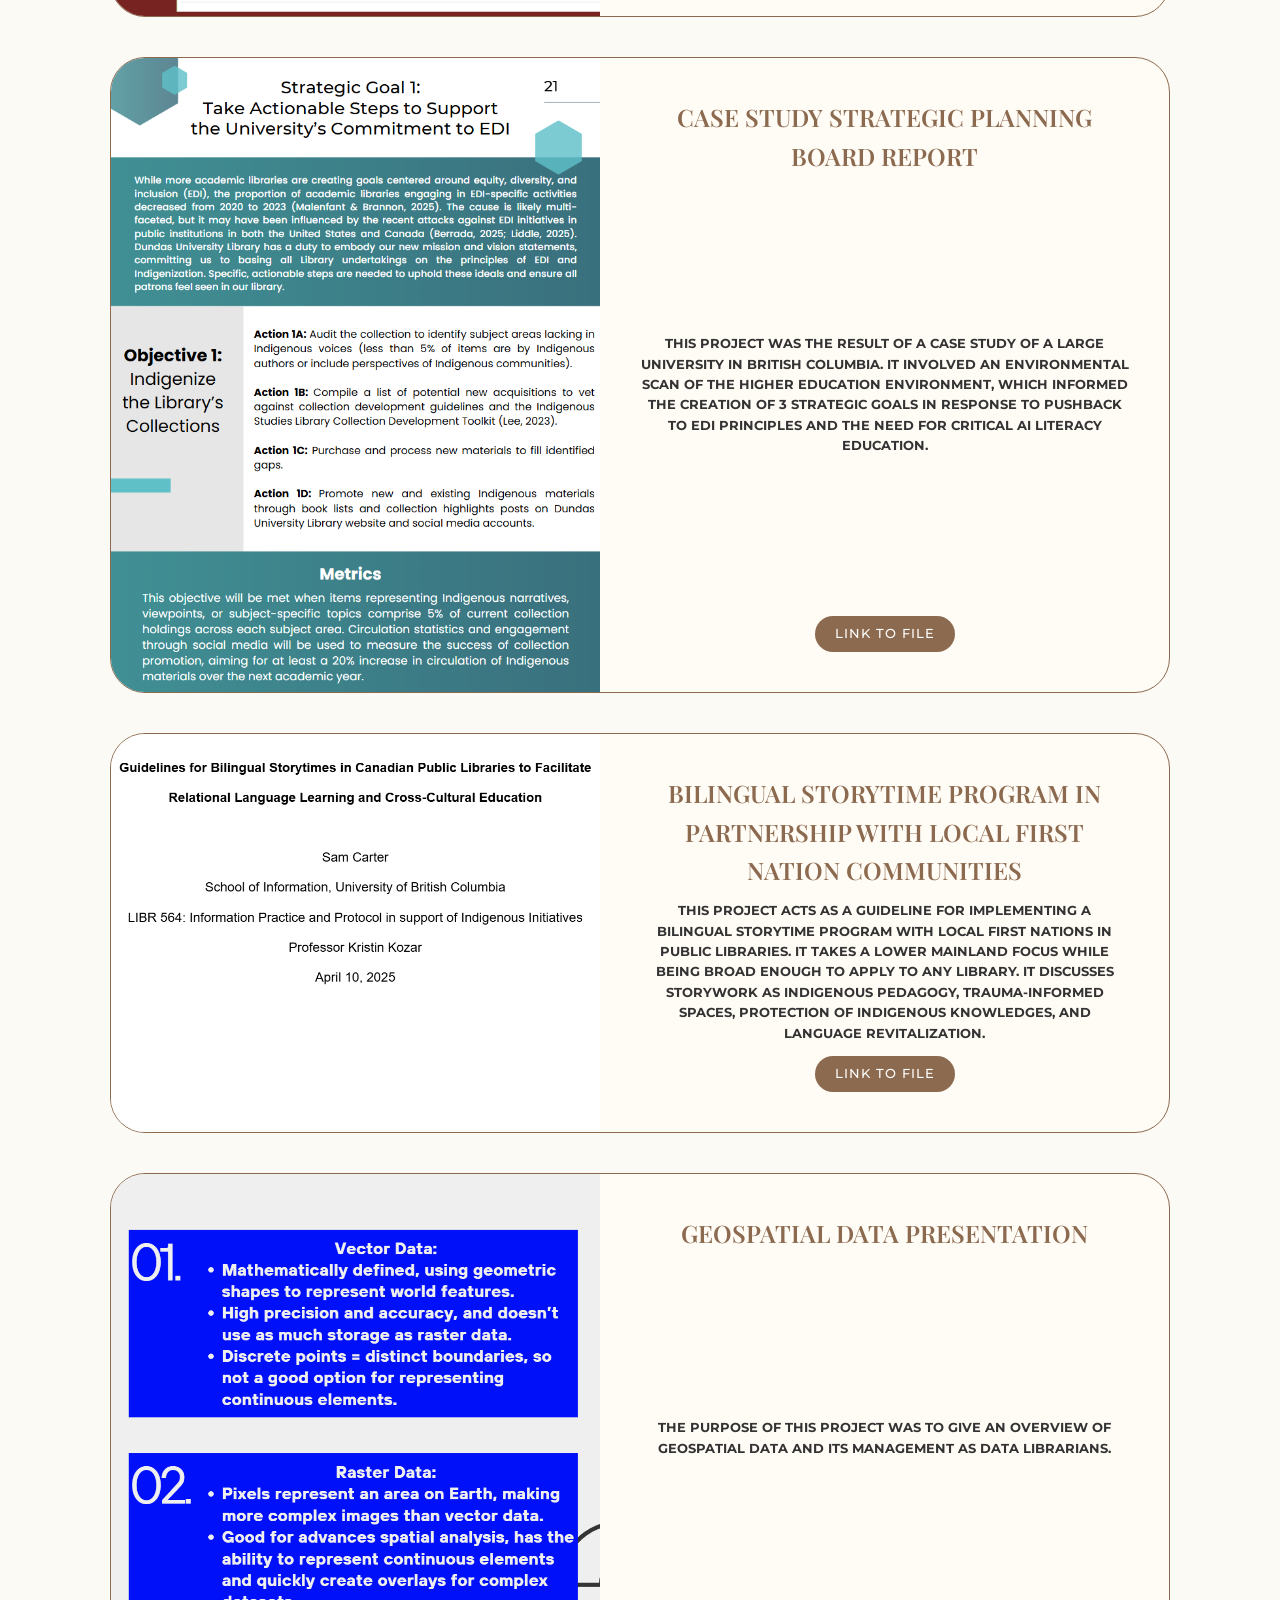
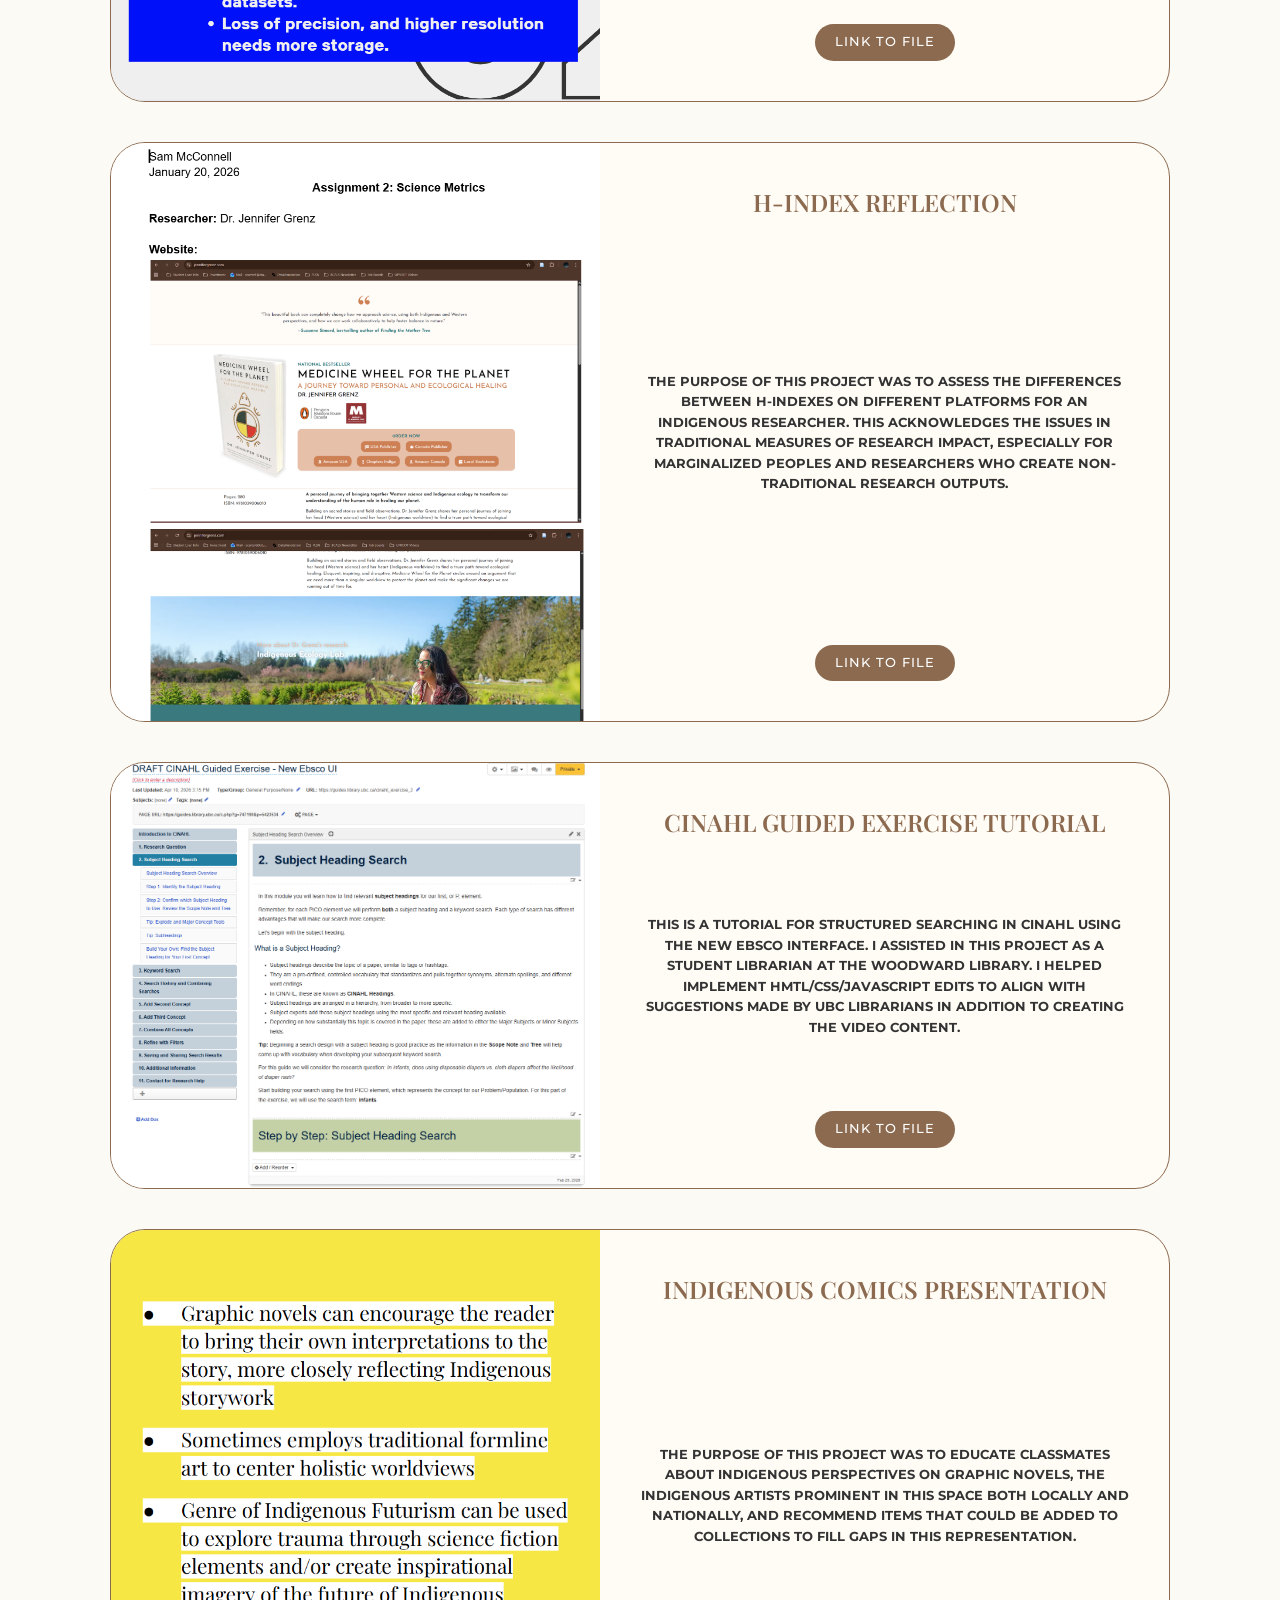
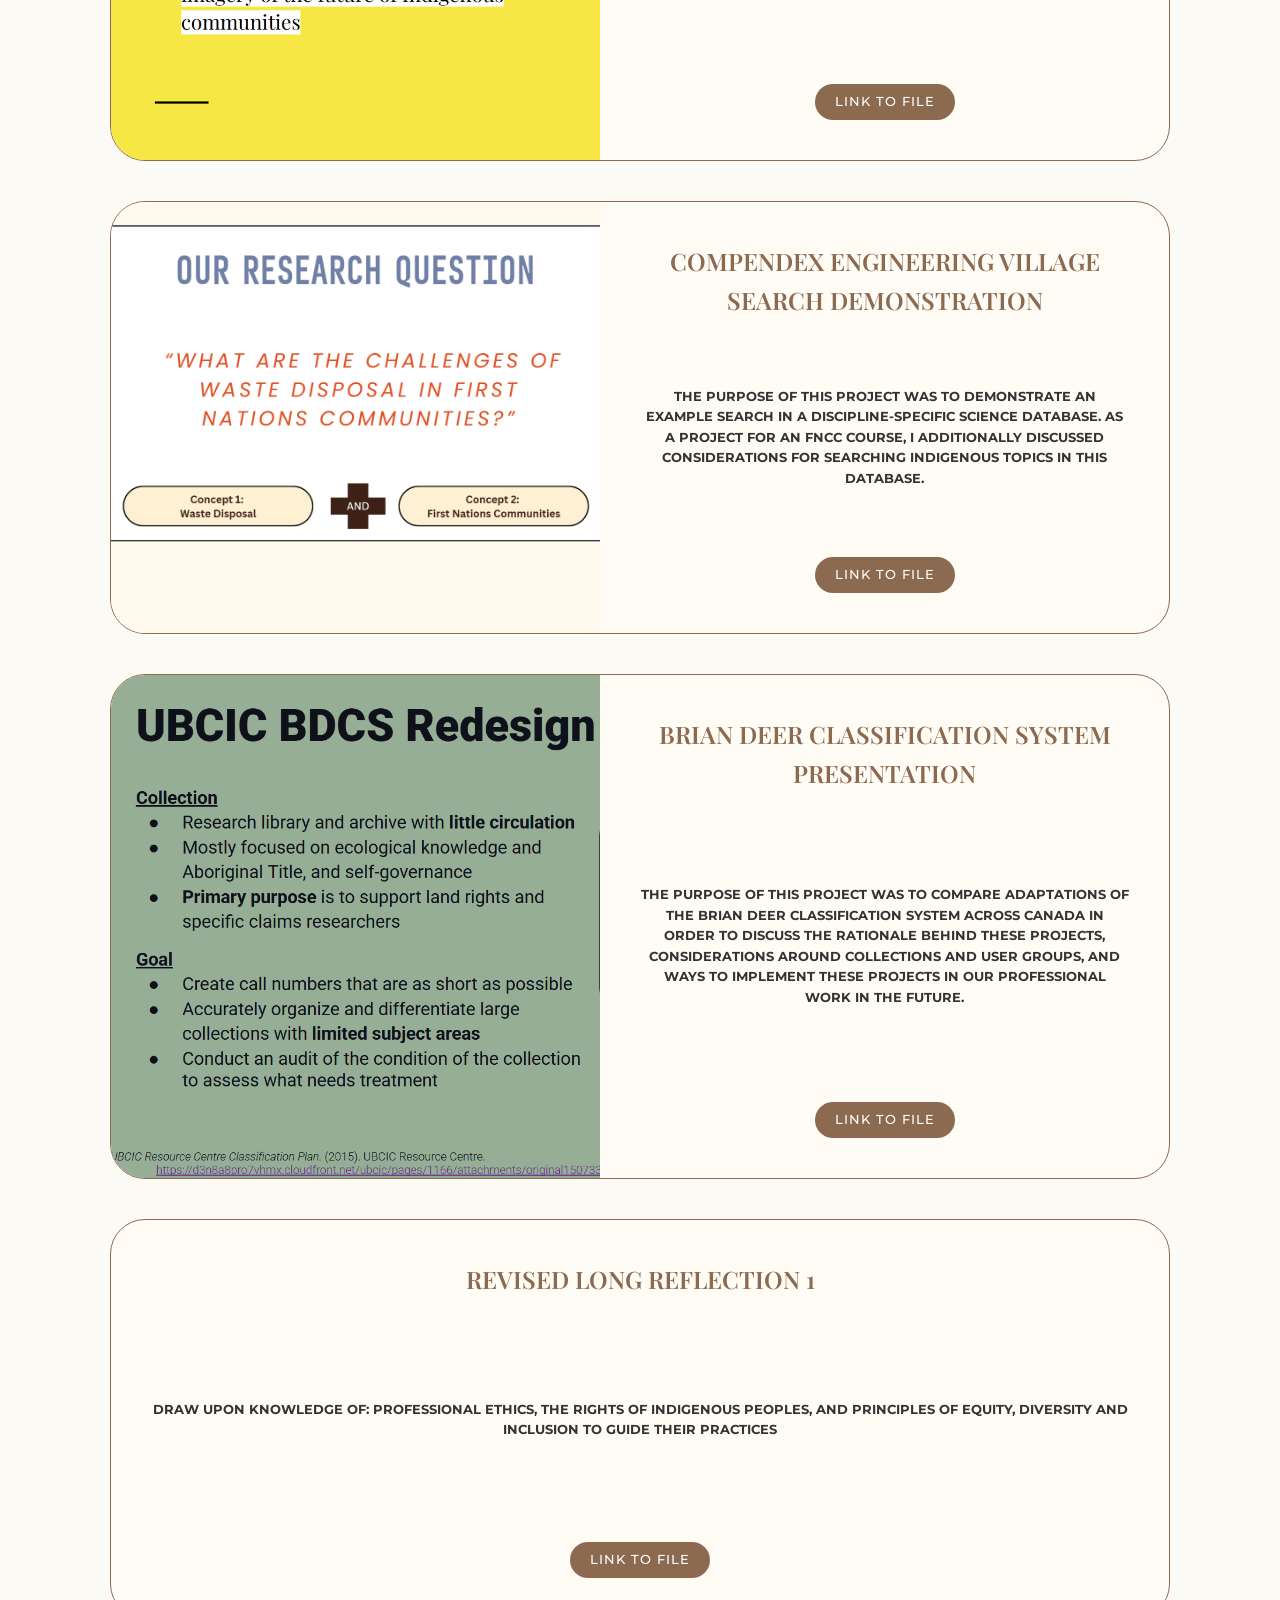
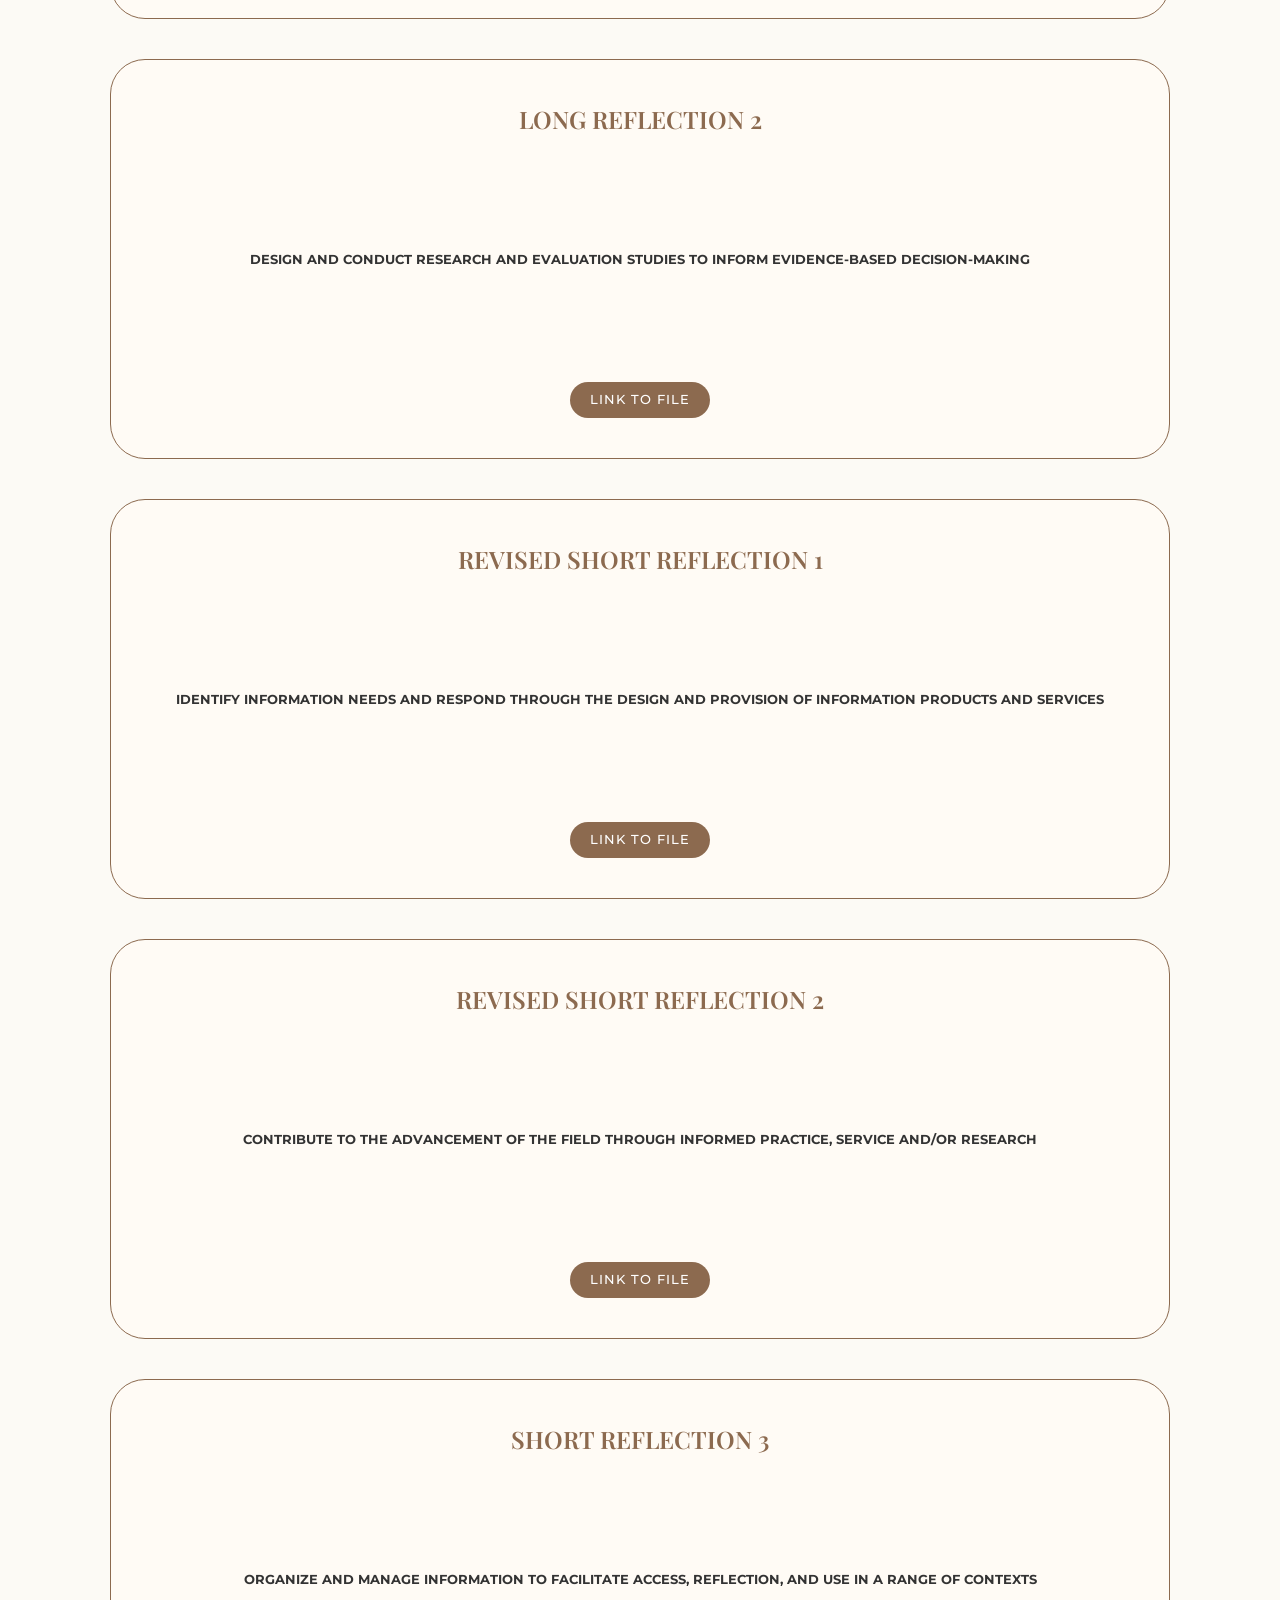
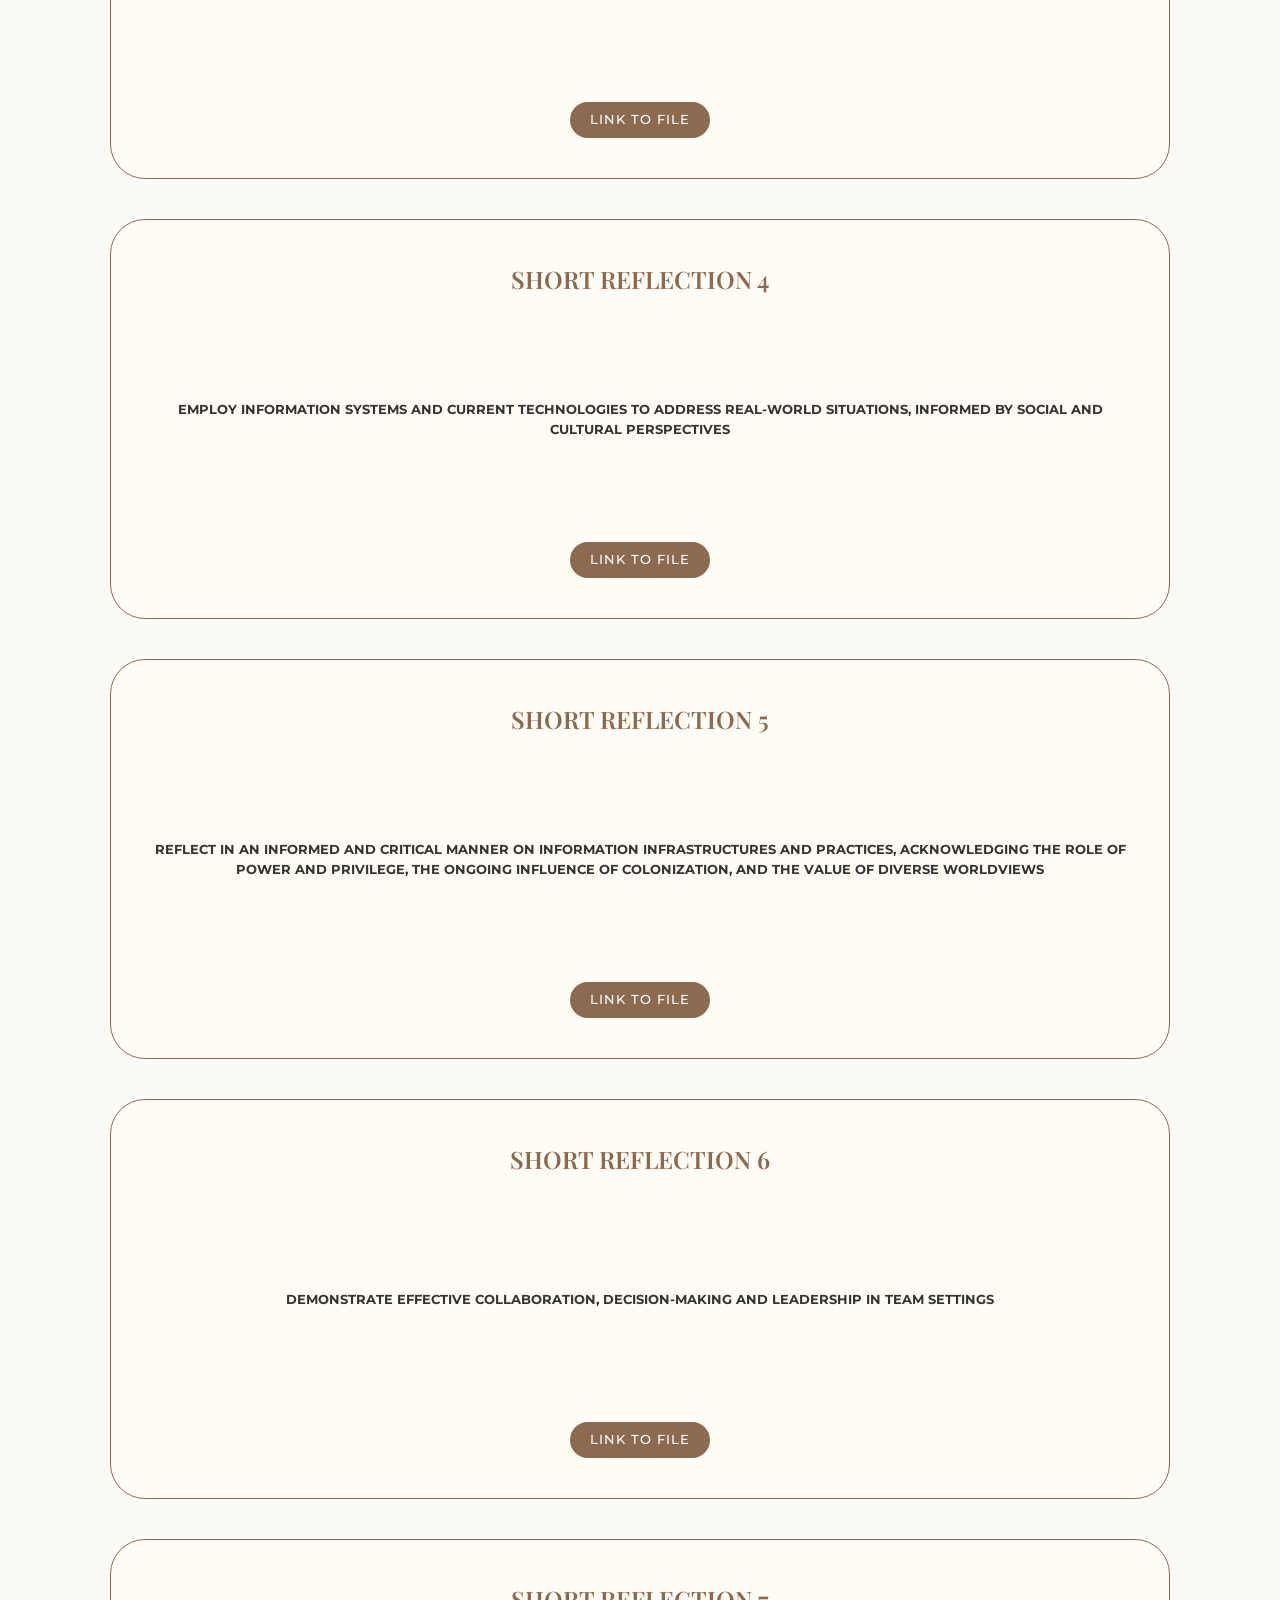
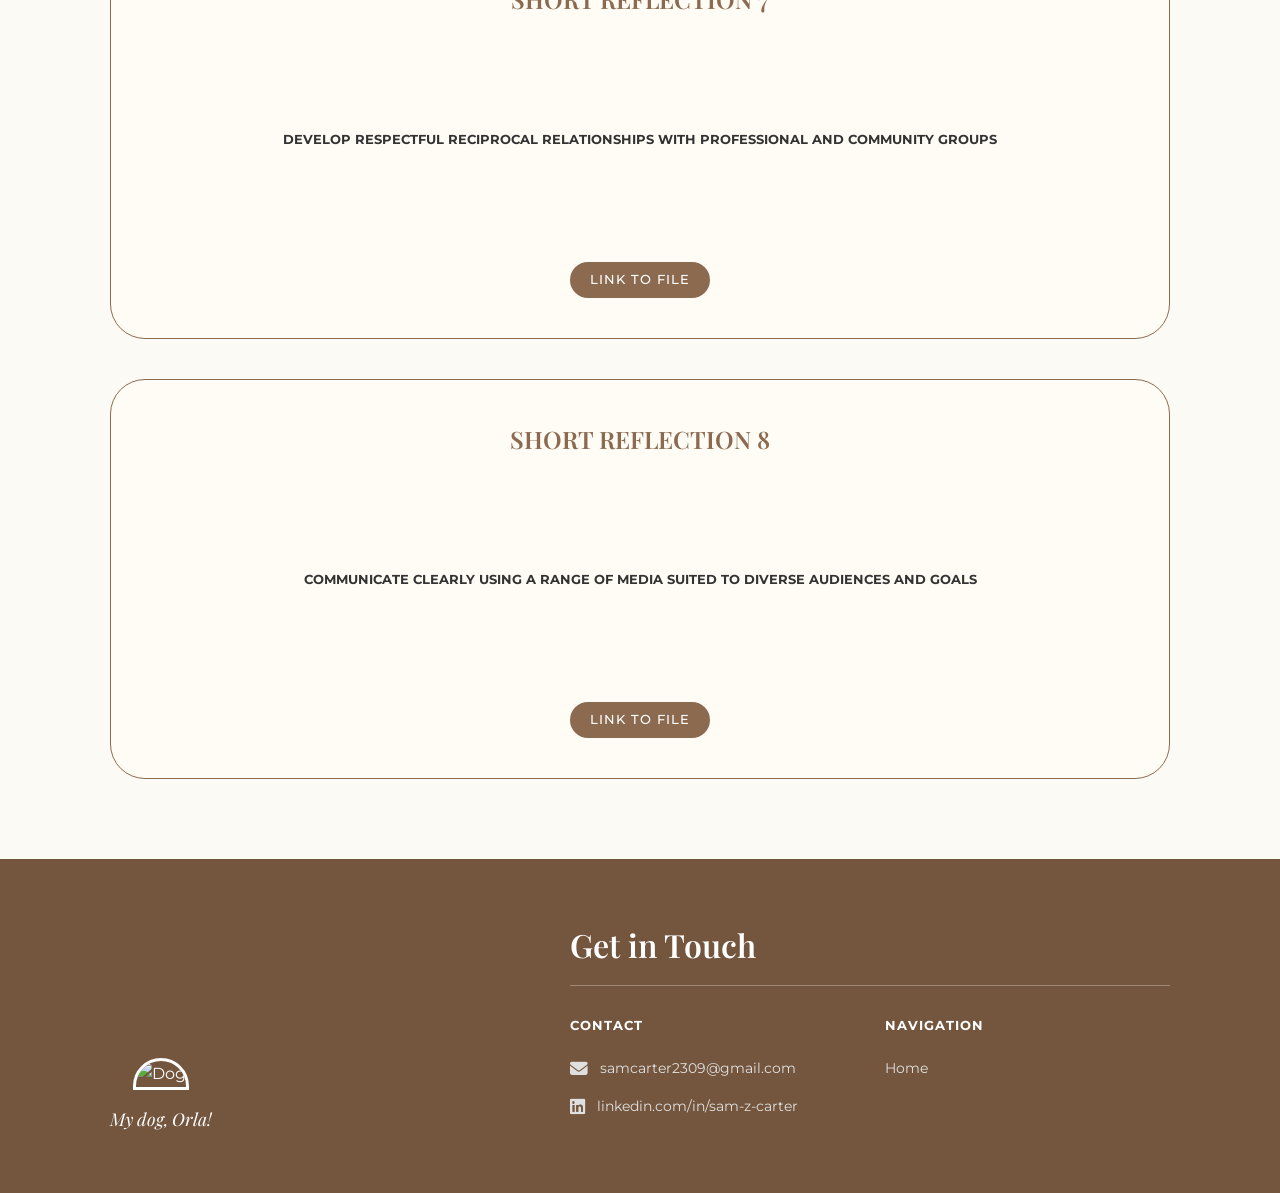
==== commit 2ef49501: "Update portfolio.html" ====
--- a/portfolio.html
+++ b/portfolio.html
@@ -103,7 +103,7 @@
             </div>
              <div class="project-card" data-category="collection">
                 <div class="project-image">
-                    <img src="assets/Vector-Raster.png" alt="Vector vs Raster Data" class="arched-img-medium">
+                    <img src="assets/vector-raster.png" alt="Vector vs Raster Data" class="arched-img-medium">
                 </div>
                 <div class="project-info">
                     <h3>Geospatial Data Presentation</h3>
@@ -159,9 +159,6 @@
                     <h3>Brian Deer Classification System Presentation</h3>
                     <p class="project-description">The purpose of this project was to compare adaptations of the Brian Deer Classification System across Canada in order to discuss the rationale behind these projects, considerations around collections and user groups, and ways to implement these projects in our professional work in the future.</p>
                     <a href="https://docs.google.com/presentation/d/1q2xudYZwSnZkpF5vXI6htDR3IqQ1HdQruDWBRIsTSY8/edit?usp=sharing" class="btn small">Link to file</a>
-                </div>
-            </div>This is an additional reflection on how well the iSchool MLIS program supports/encourages students to learn about the 10 Program Learning Outcomes with a focus on centering the Rights of Indigenous Peoples in information work, inside and outside of the First Nations Curriculum Concentration.</p>
-                    <a href="https://docs.google.com/document/d/1ophWiK7UPs_bjPO-GXMVkoTZ2VtY_IfaPJ7ulkyEnx8/edit?usp=sharing" class="btn small">Link to file</a>
                 </div>
             </div>
             <div class="project-card" data-category="reflections">
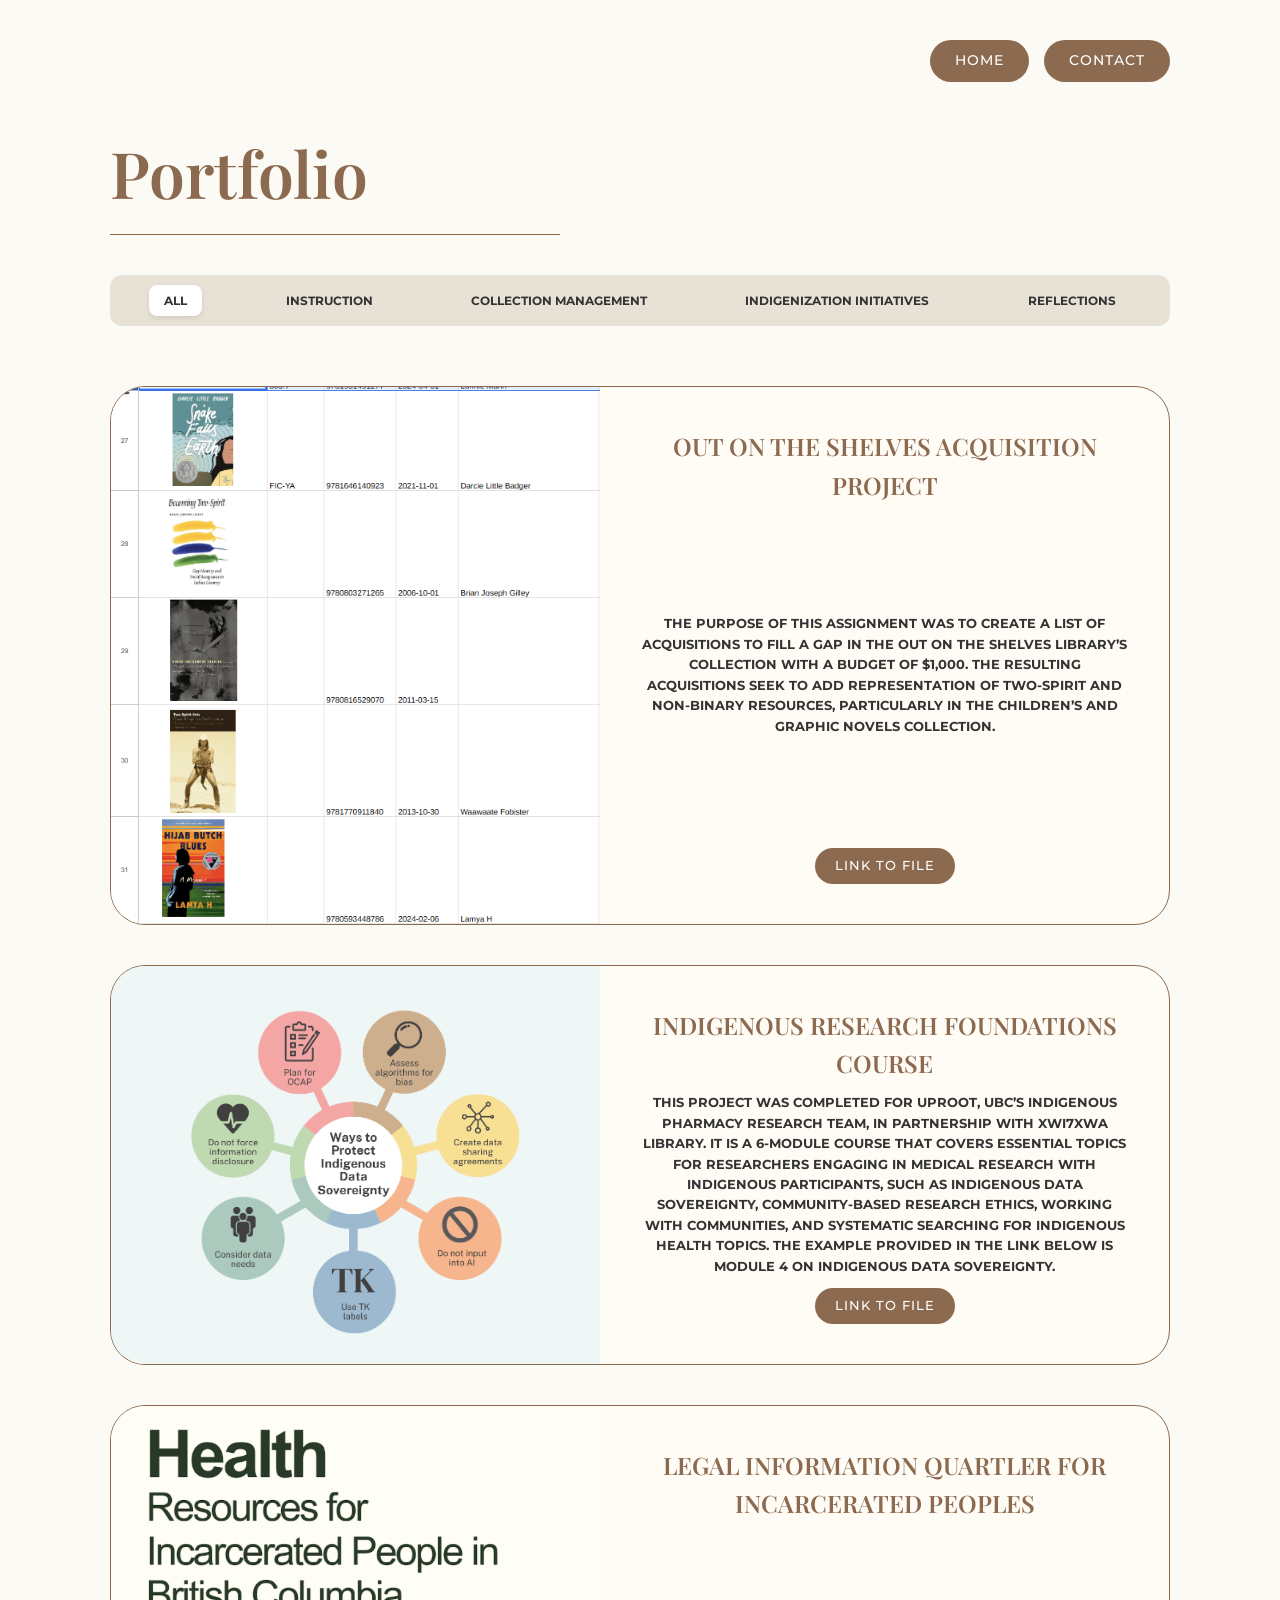
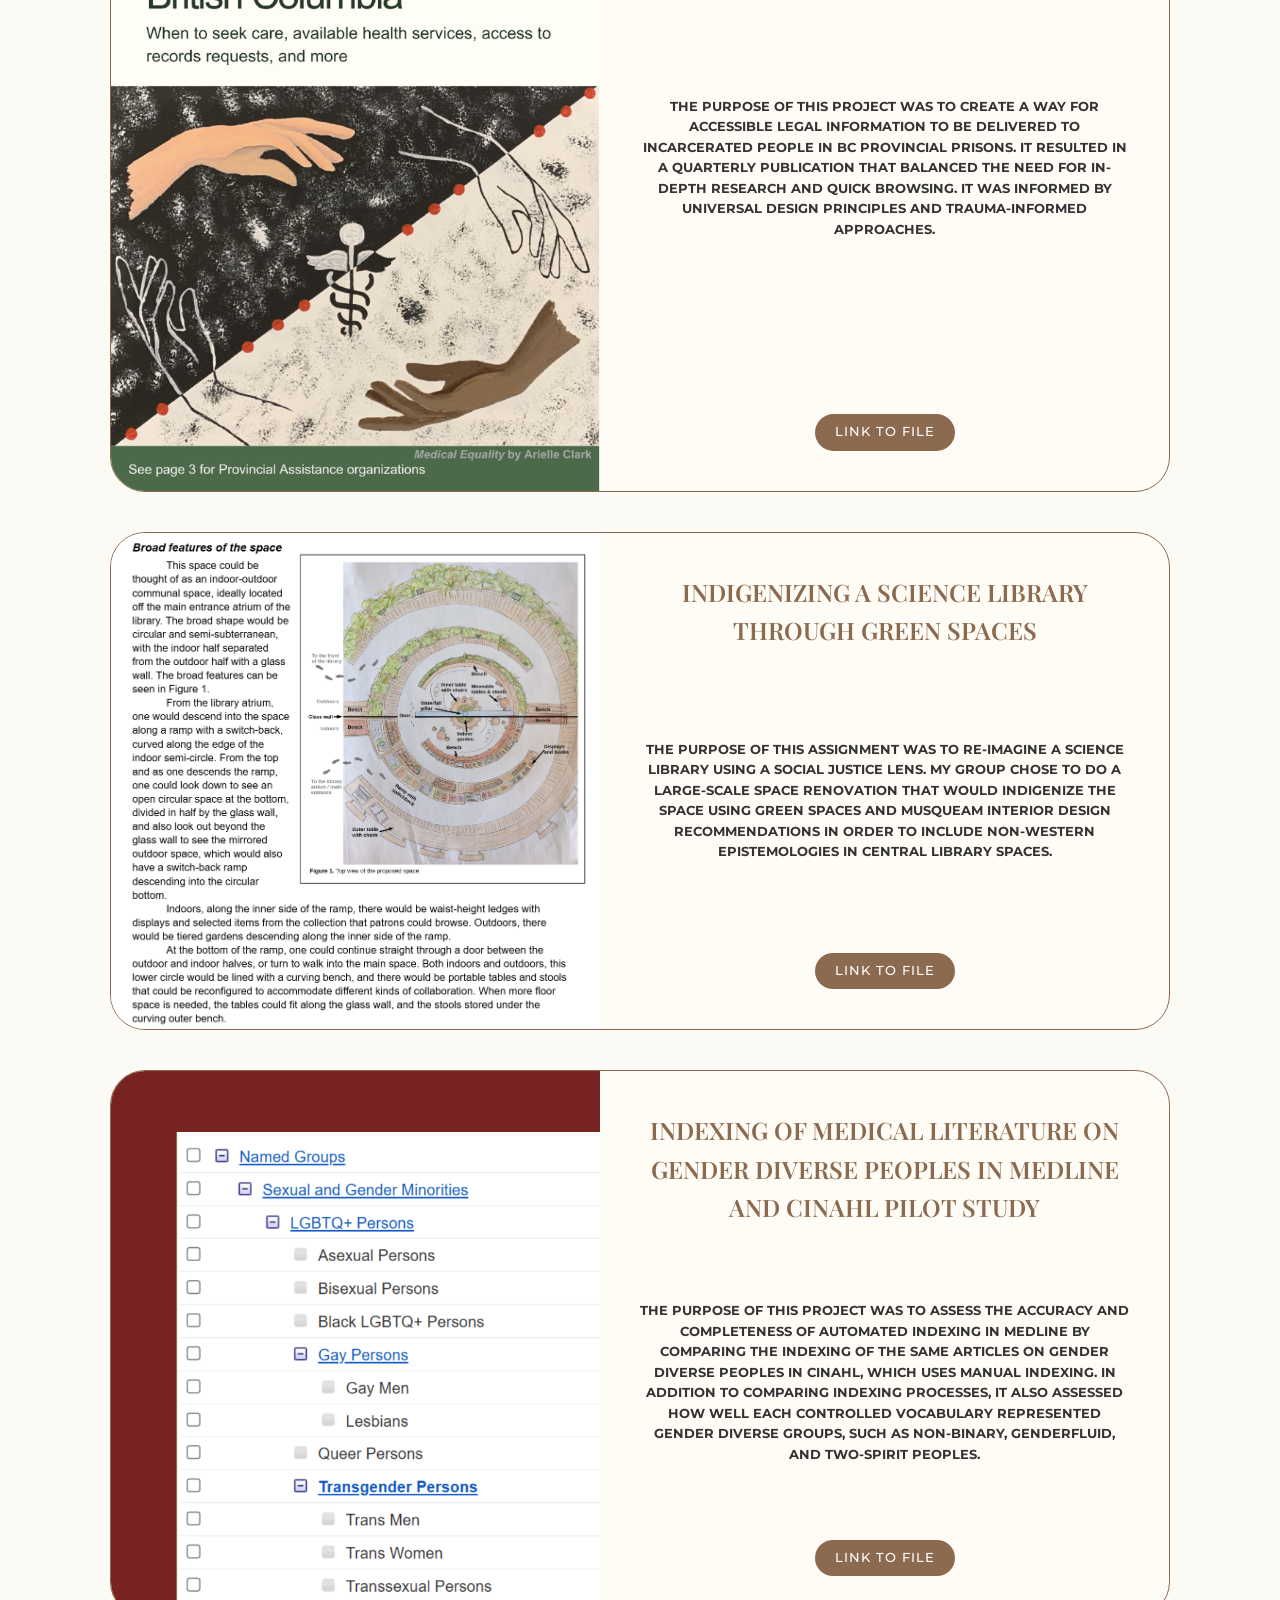
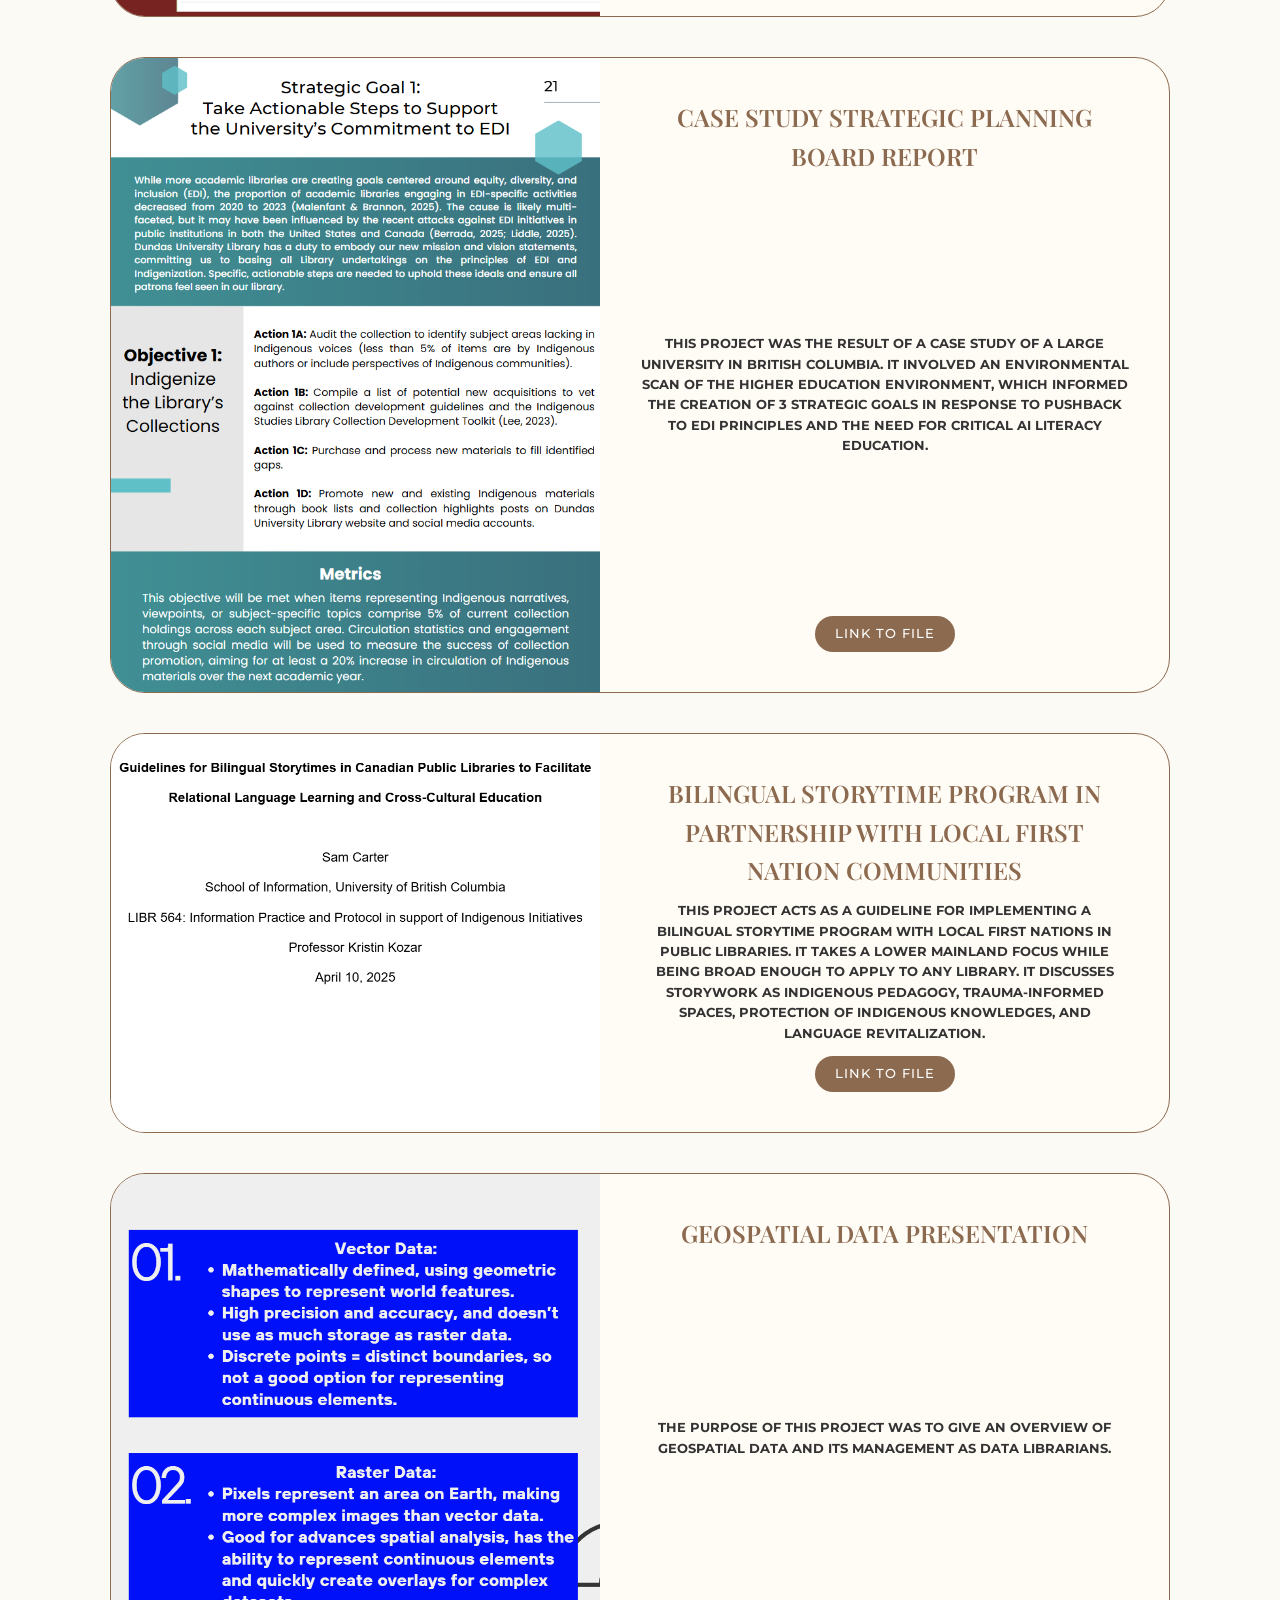
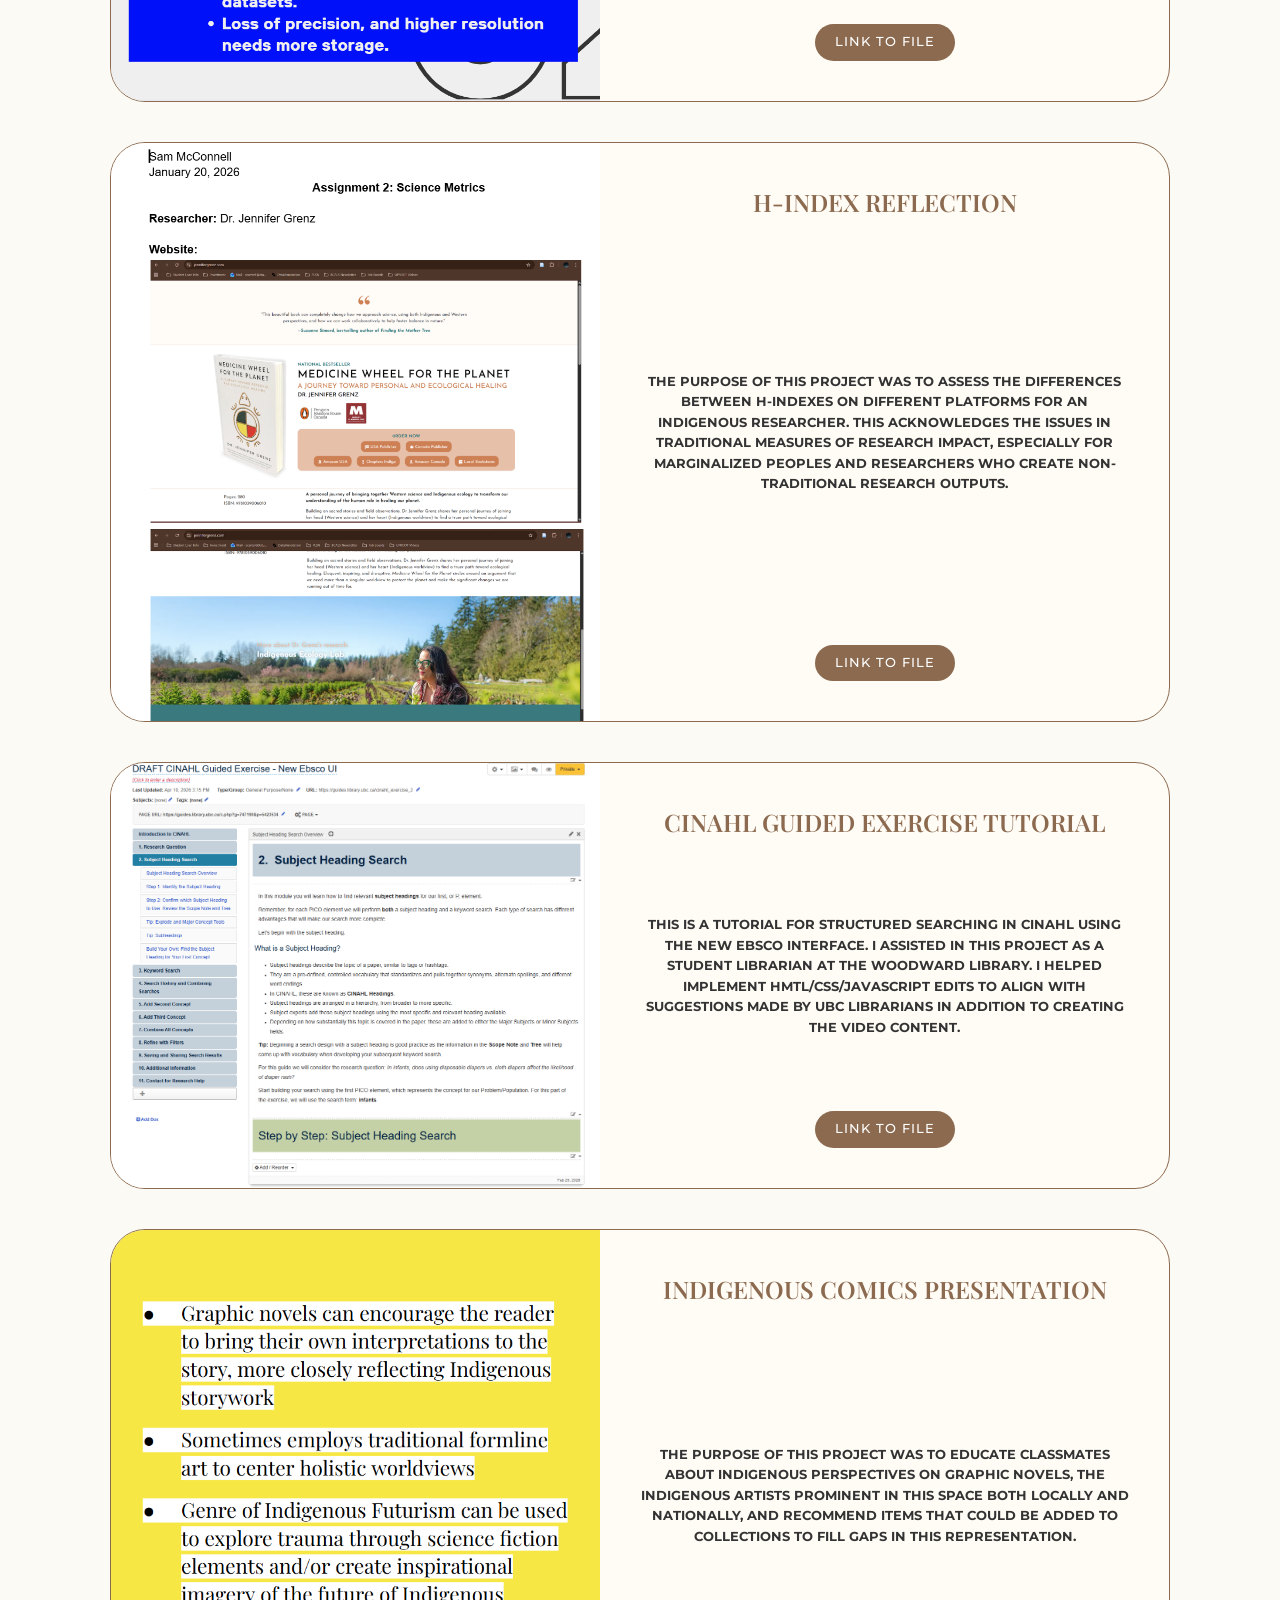
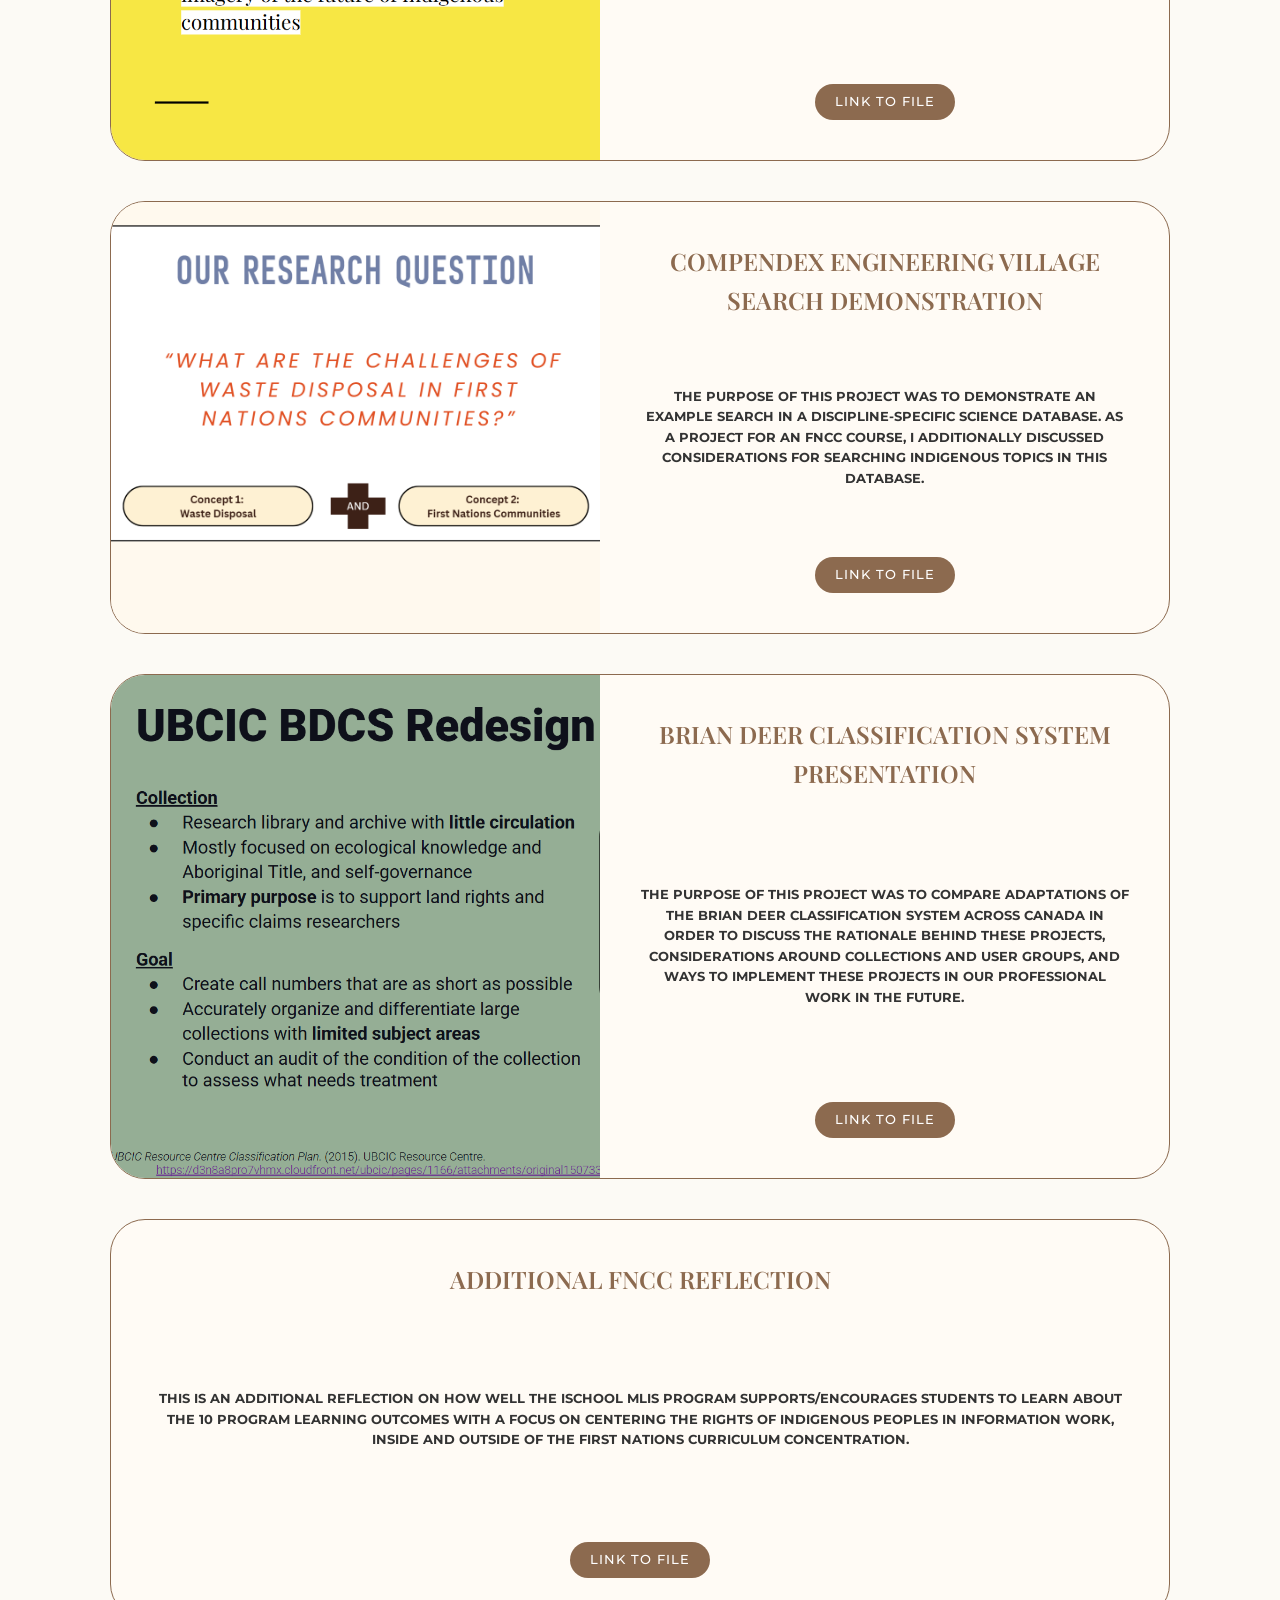
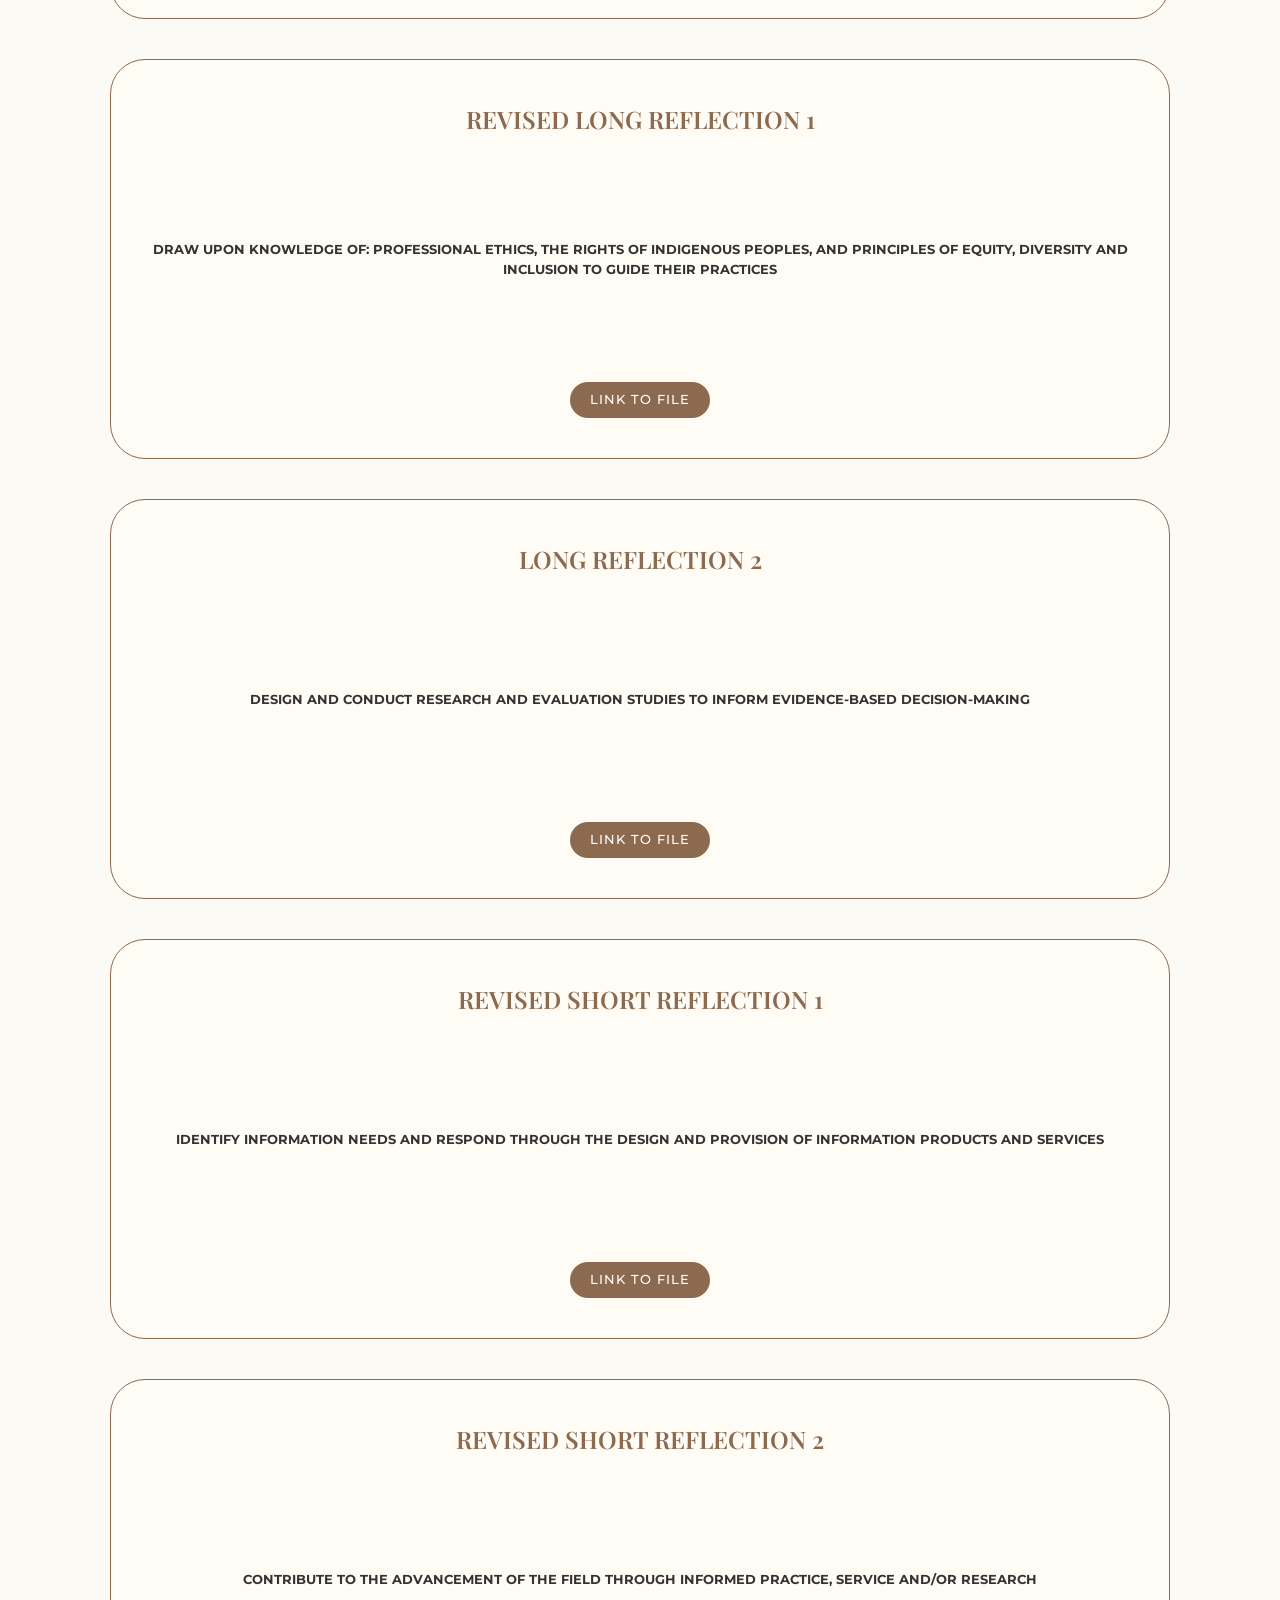
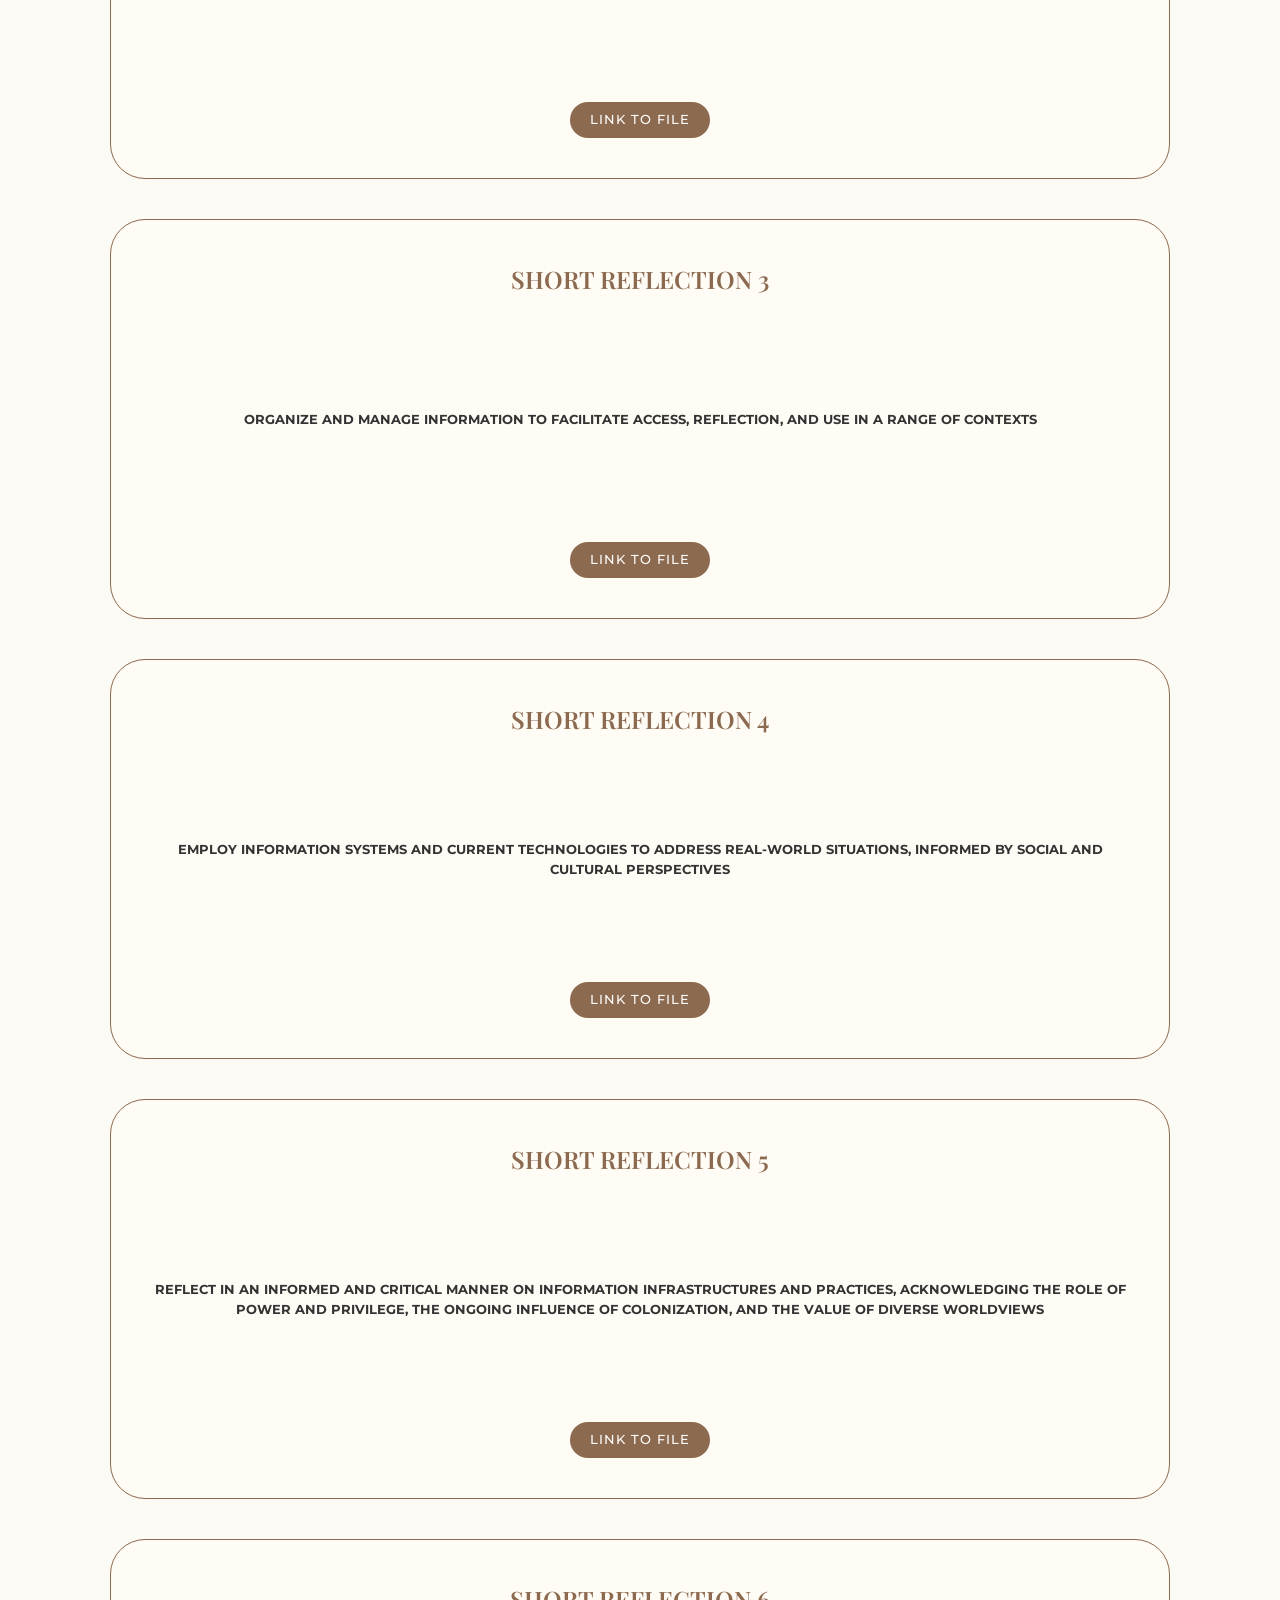
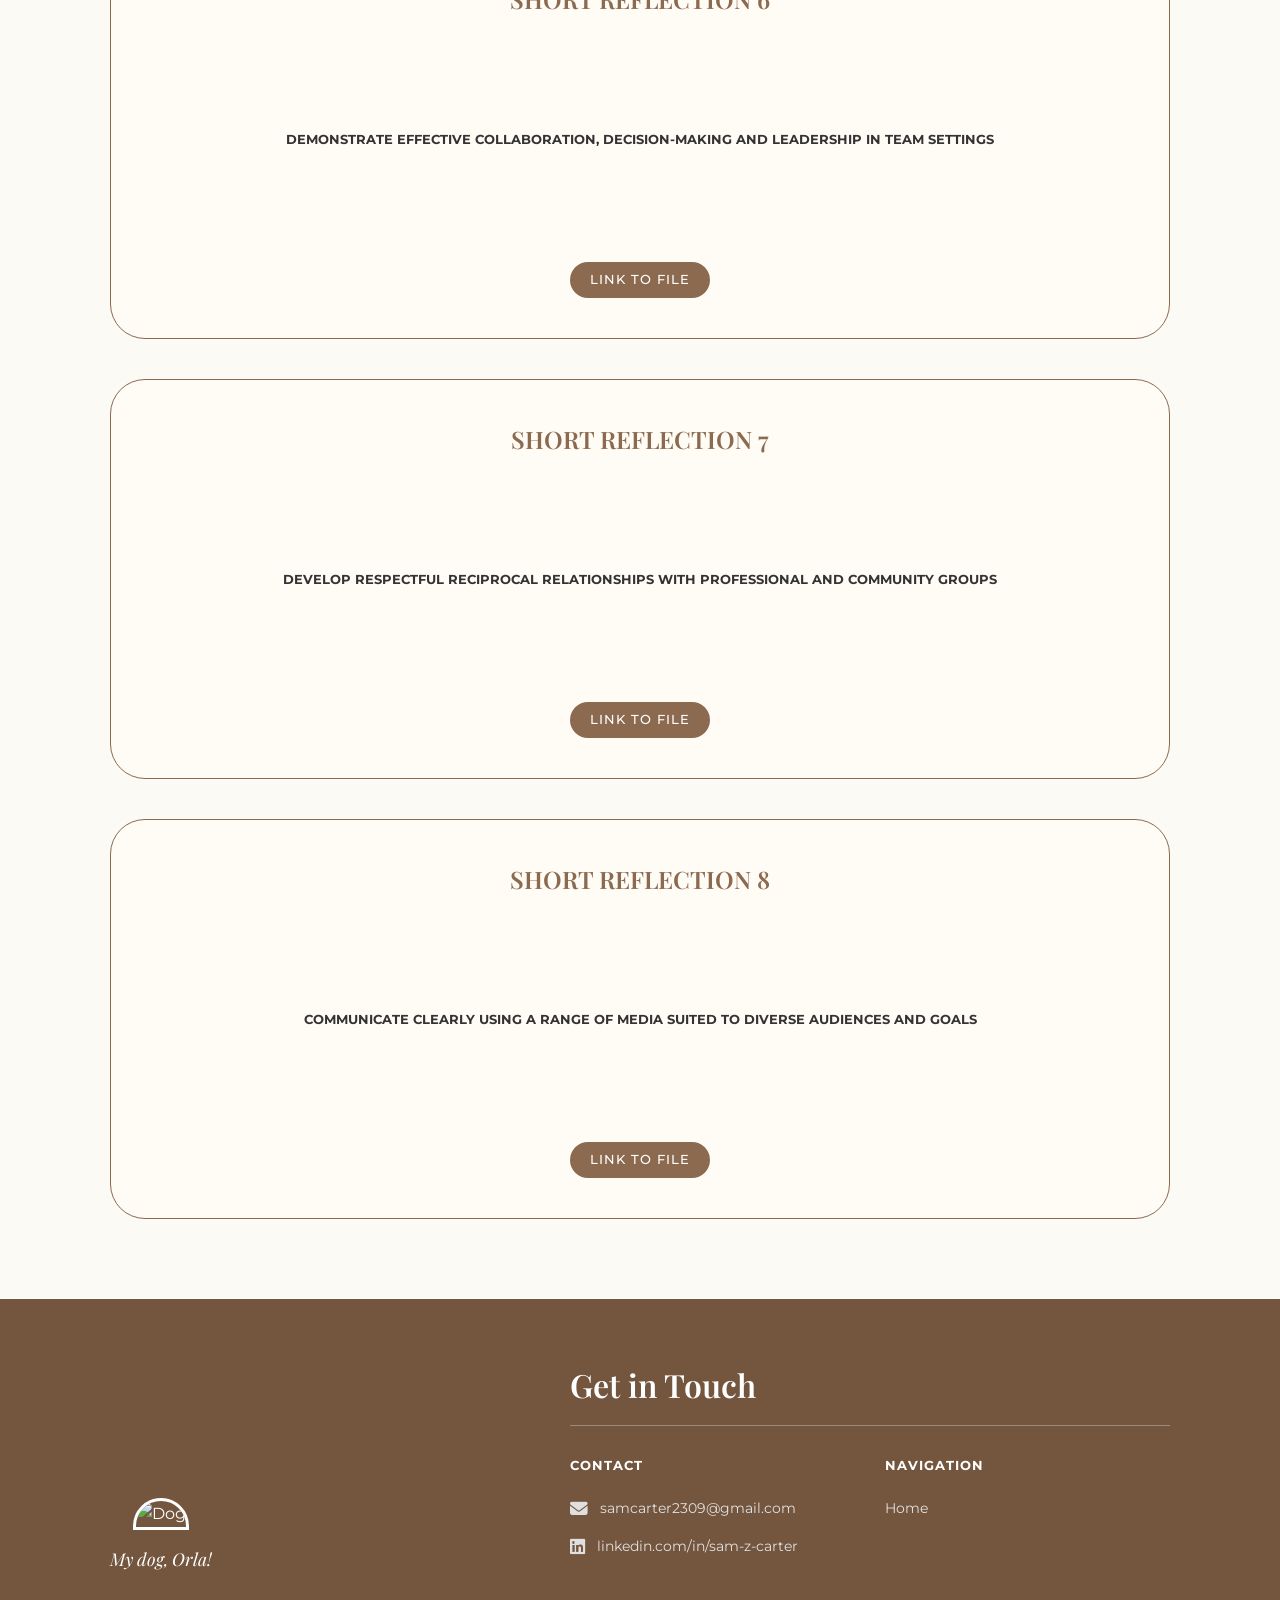
==== commit 2ae66251: "Update portfolio.html" ====
--- a/portfolio.html
+++ b/portfolio.html
@@ -159,6 +159,13 @@
                     <h3>Brian Deer Classification System Presentation</h3>
                     <p class="project-description">The purpose of this project was to compare adaptations of the Brian Deer Classification System across Canada in order to discuss the rationale behind these projects, considerations around collections and user groups, and ways to implement these projects in our professional work in the future.</p>
                     <a href="https://docs.google.com/presentation/d/1q2xudYZwSnZkpF5vXI6htDR3IqQ1HdQruDWBRIsTSY8/edit?usp=sharing" class="btn small">Link to file</a>
+                </div>
+            </div>
+            <div class="project-card" data-category="reflections">
+                <div class="project-info">
+                    <h3>Additional FNCC Reflection</h3>
+                    <p class="project-description">This is an additional reflection on how well the iSchool MLIS program supports/encourages students to learn about the 10 Program Learning Outcomes with a focus on centering the Rights of Indigenous Peoples in information work, inside and outside of the First Nations Curriculum Concentration.</p>
+                    <a href="https://docs.google.com/document/d/1ophWiK7UPs_bjPO-GXMVkoTZ2VtY_IfaPJ7ulkyEnx8/edit?usp=sharing" class="btn small">Link to file</a>
                 </div>
             </div>
             <div class="project-card" data-category="reflections">
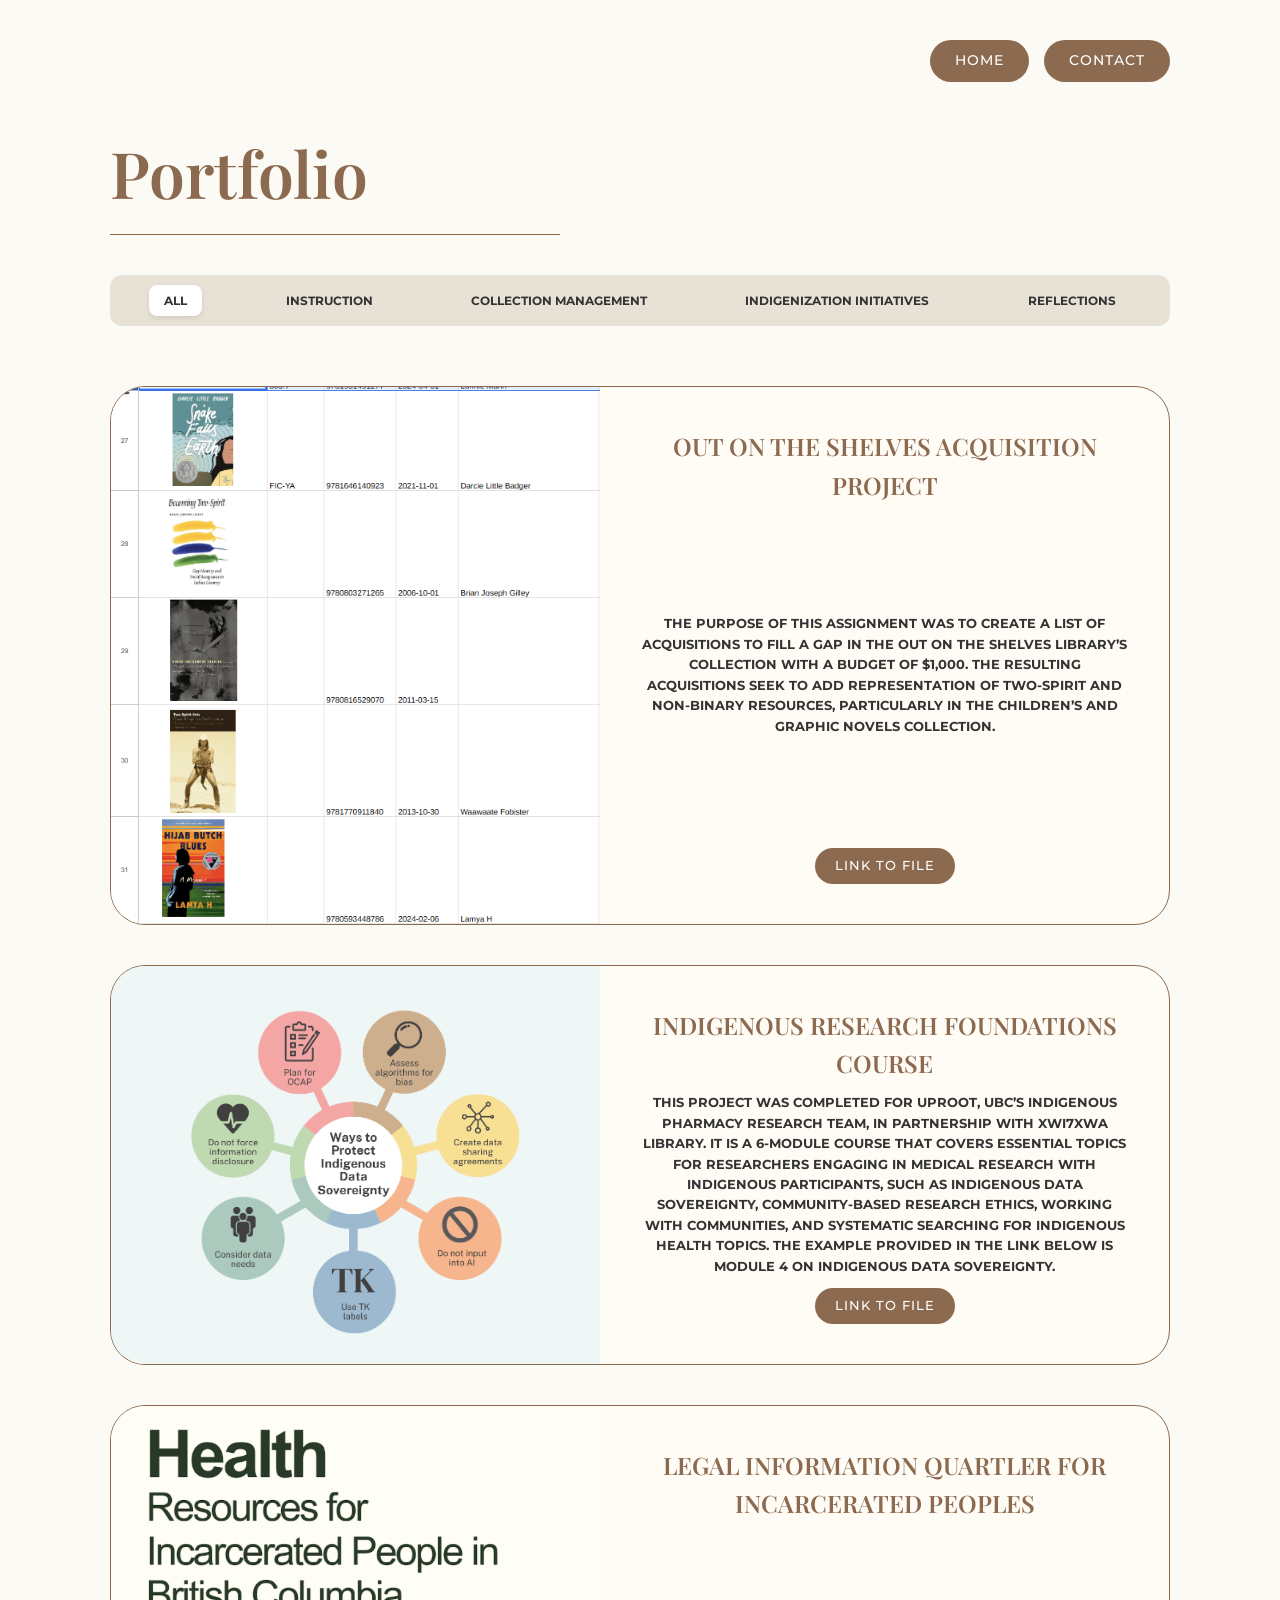
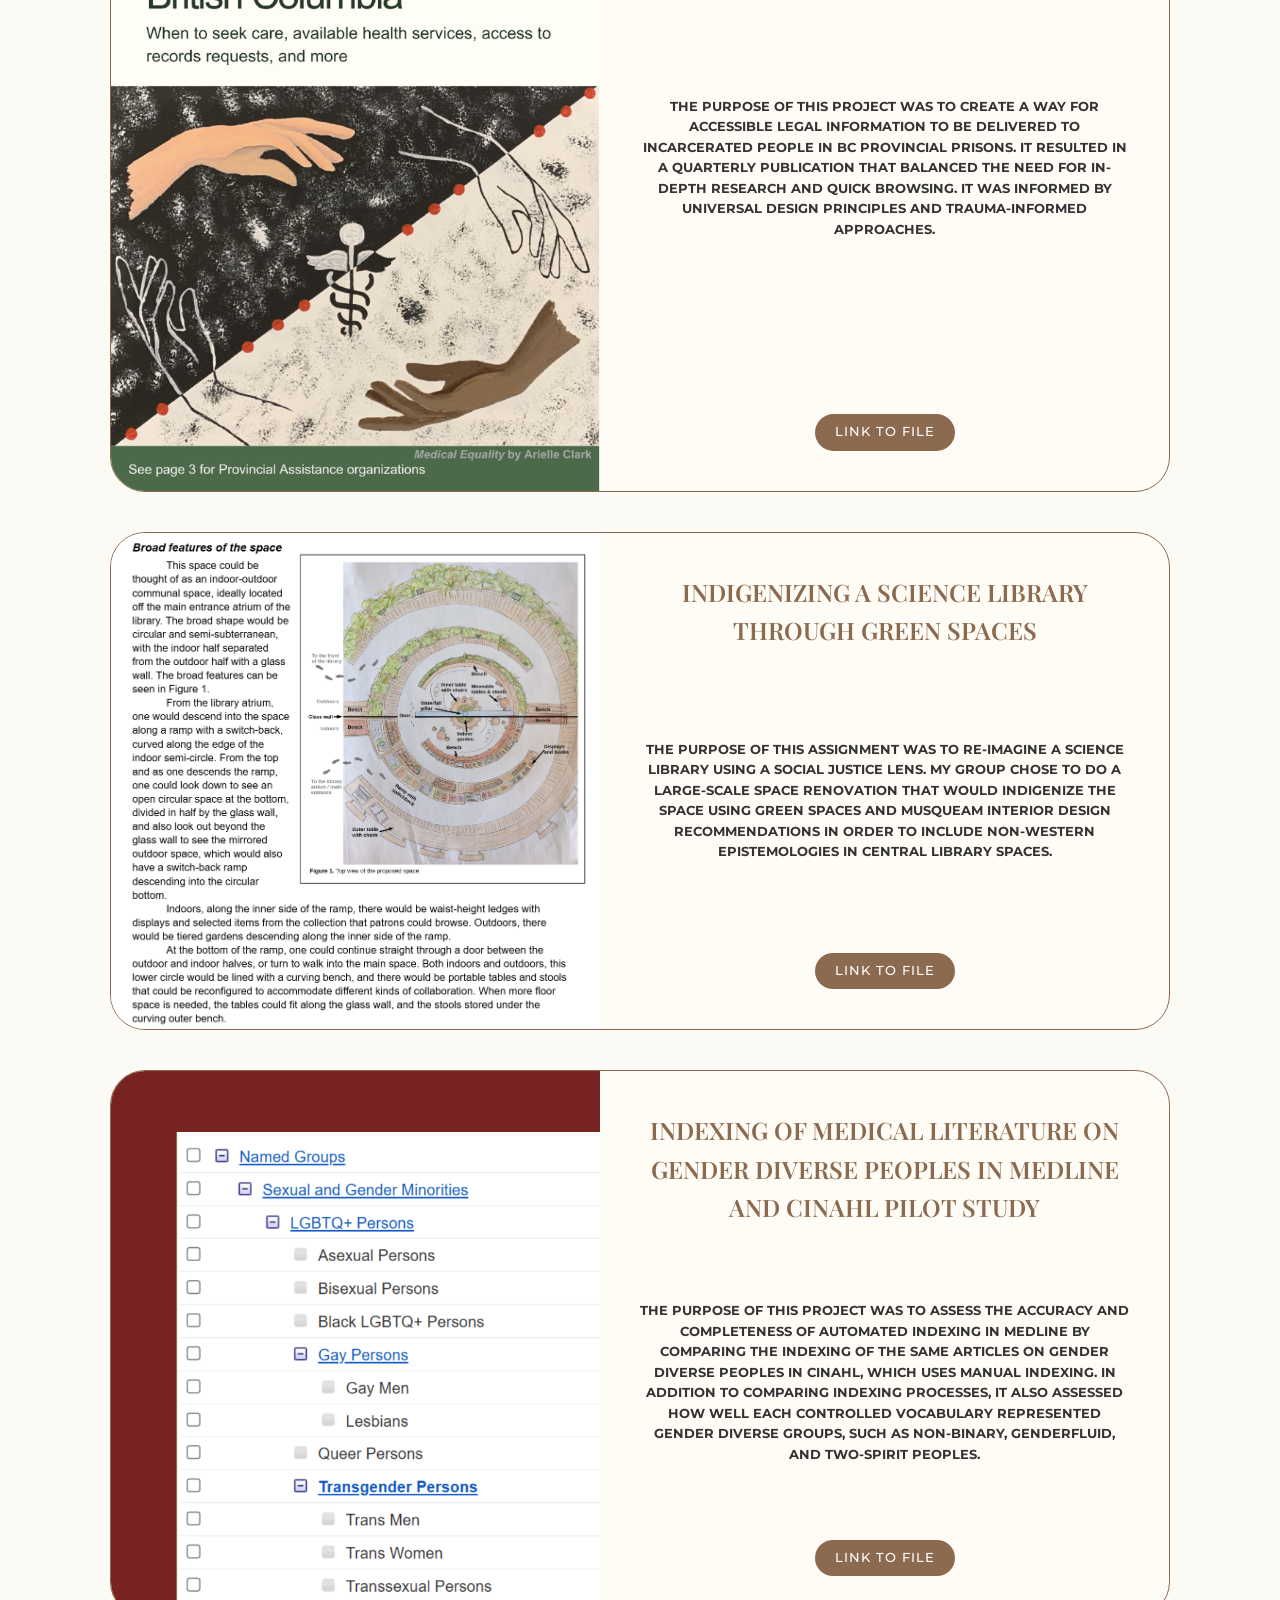
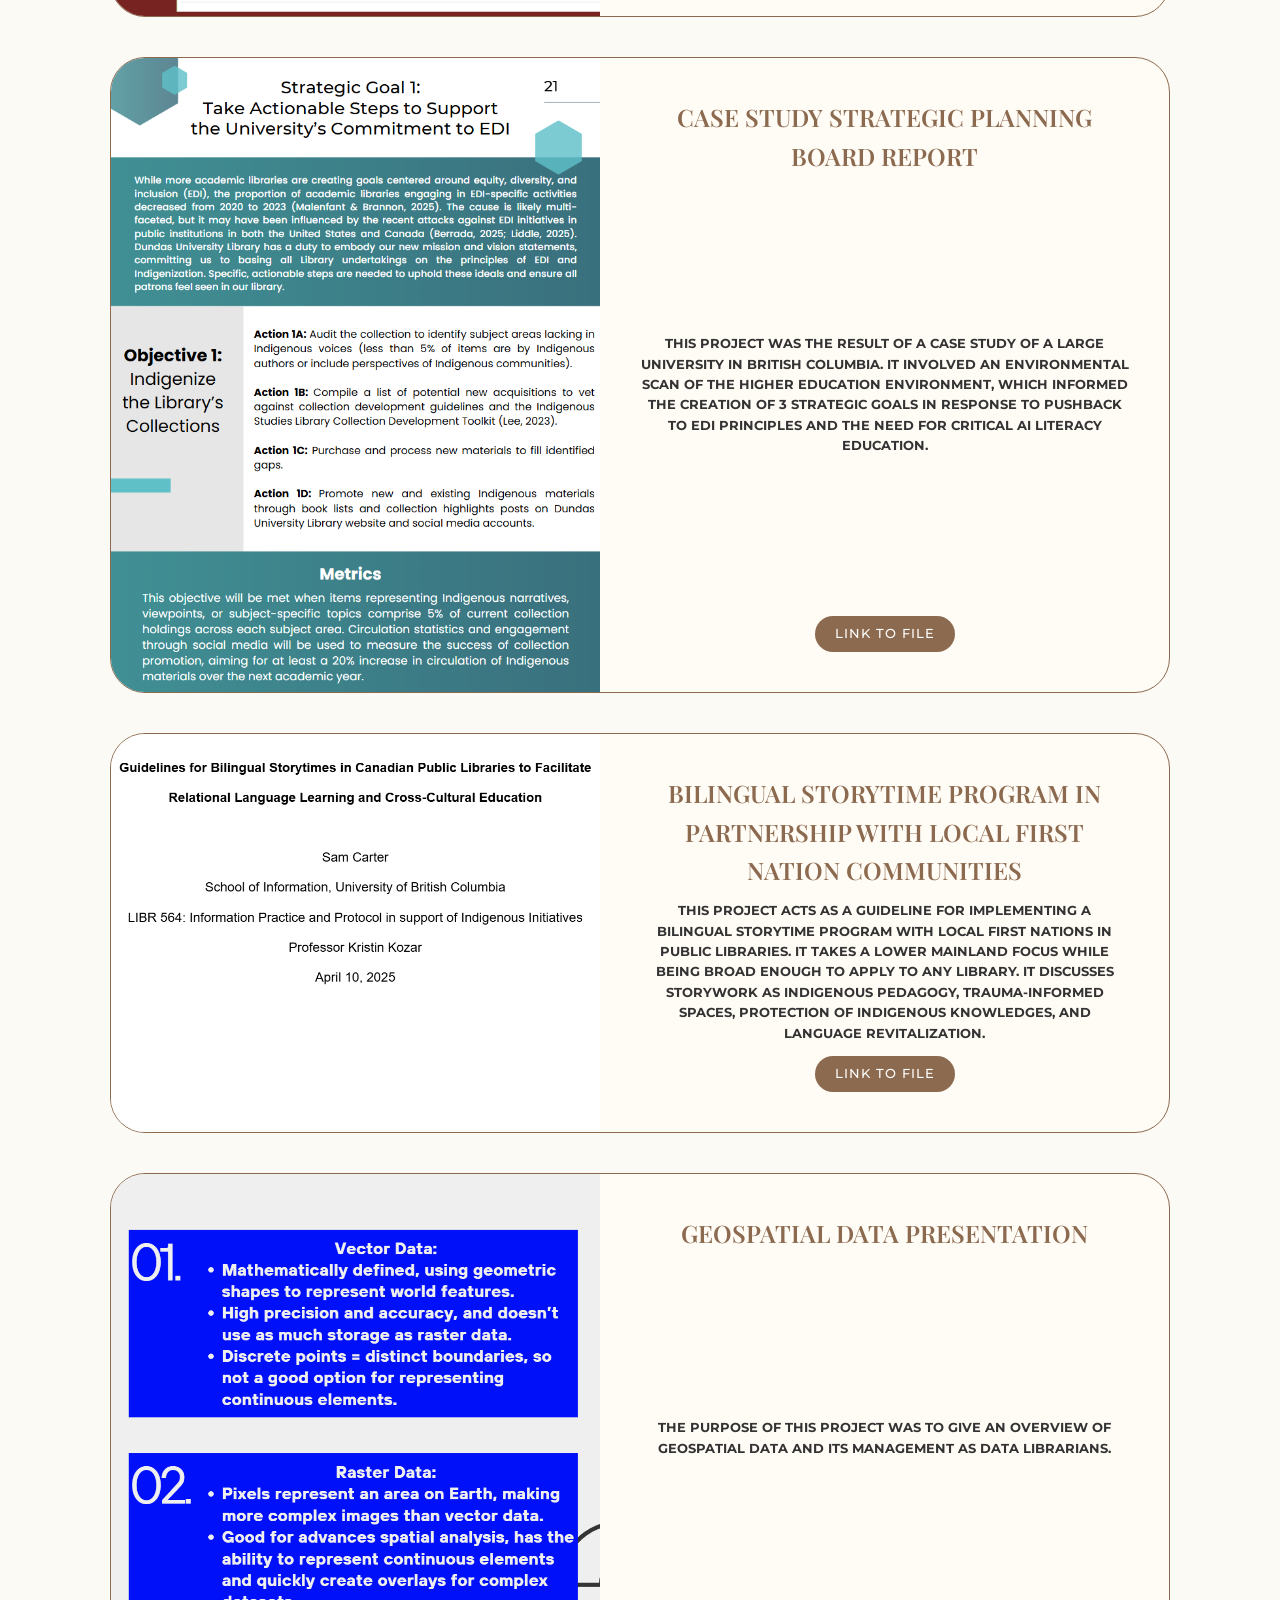
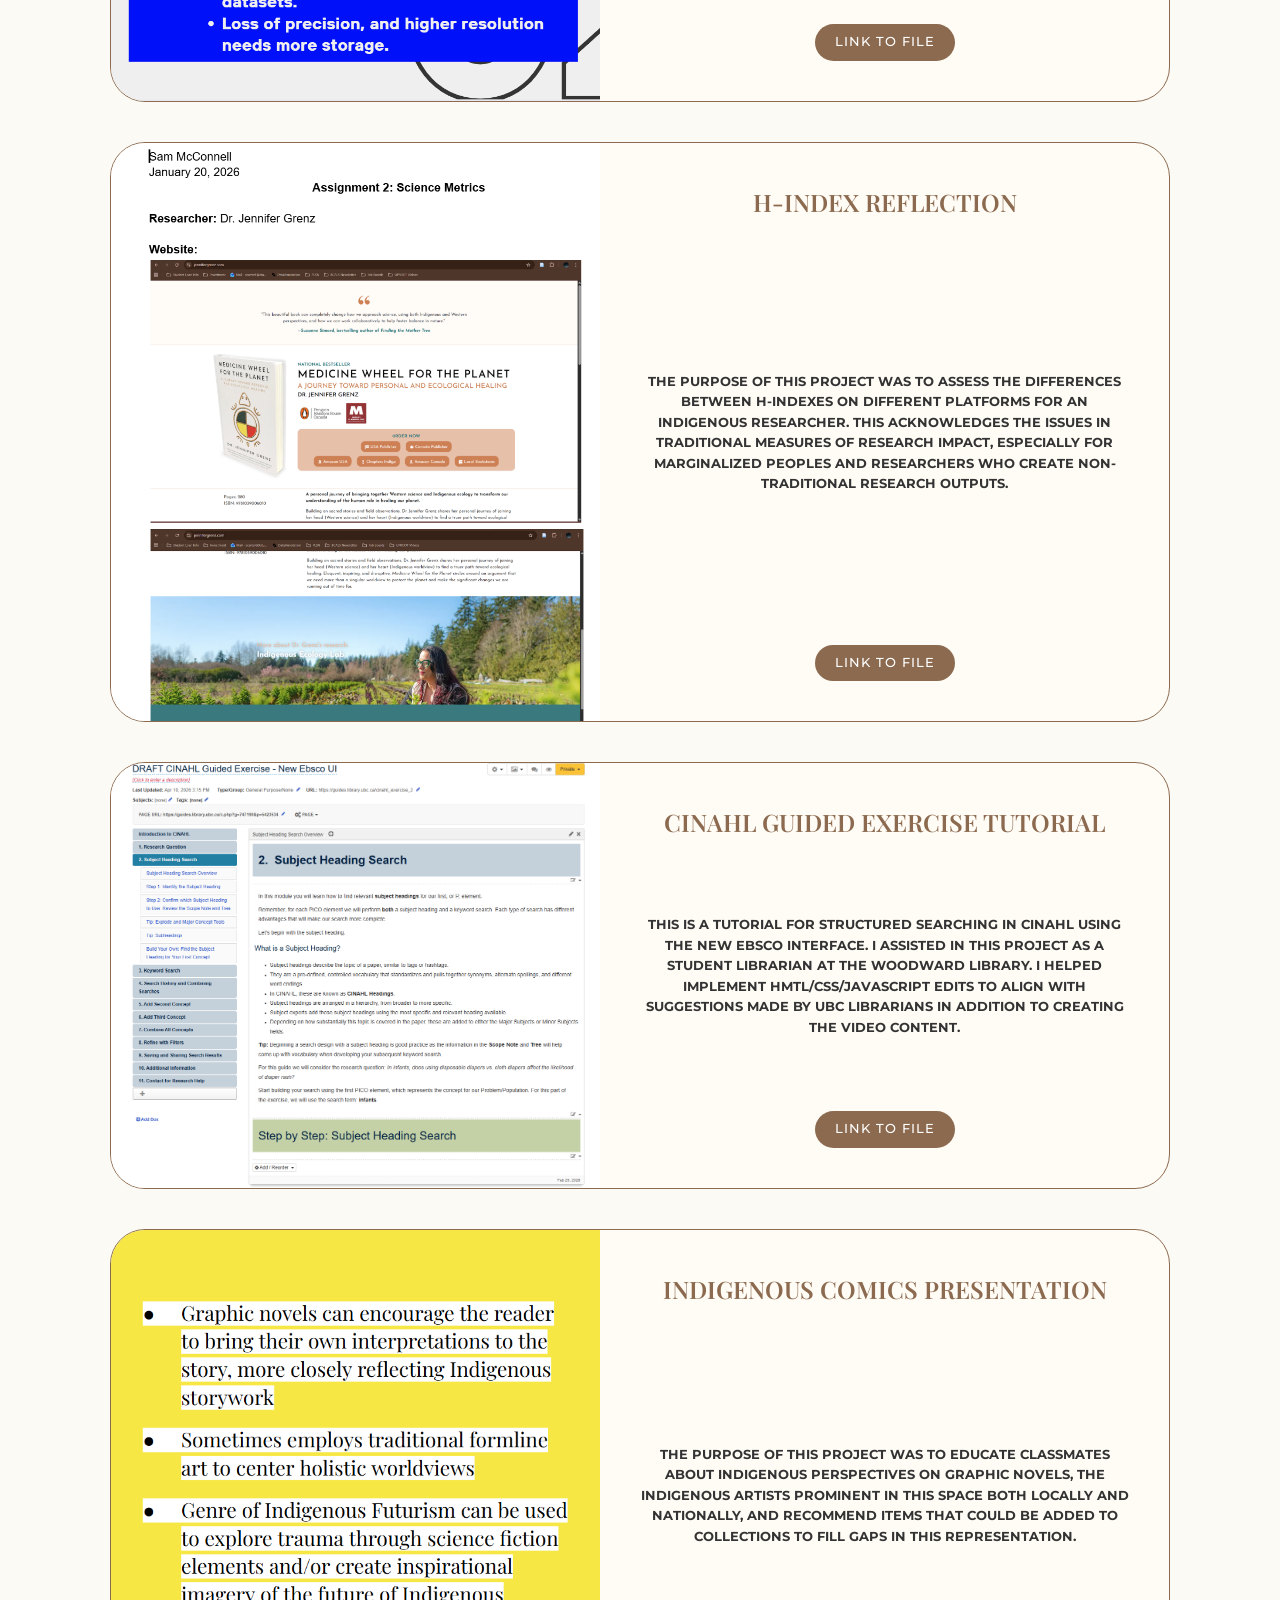
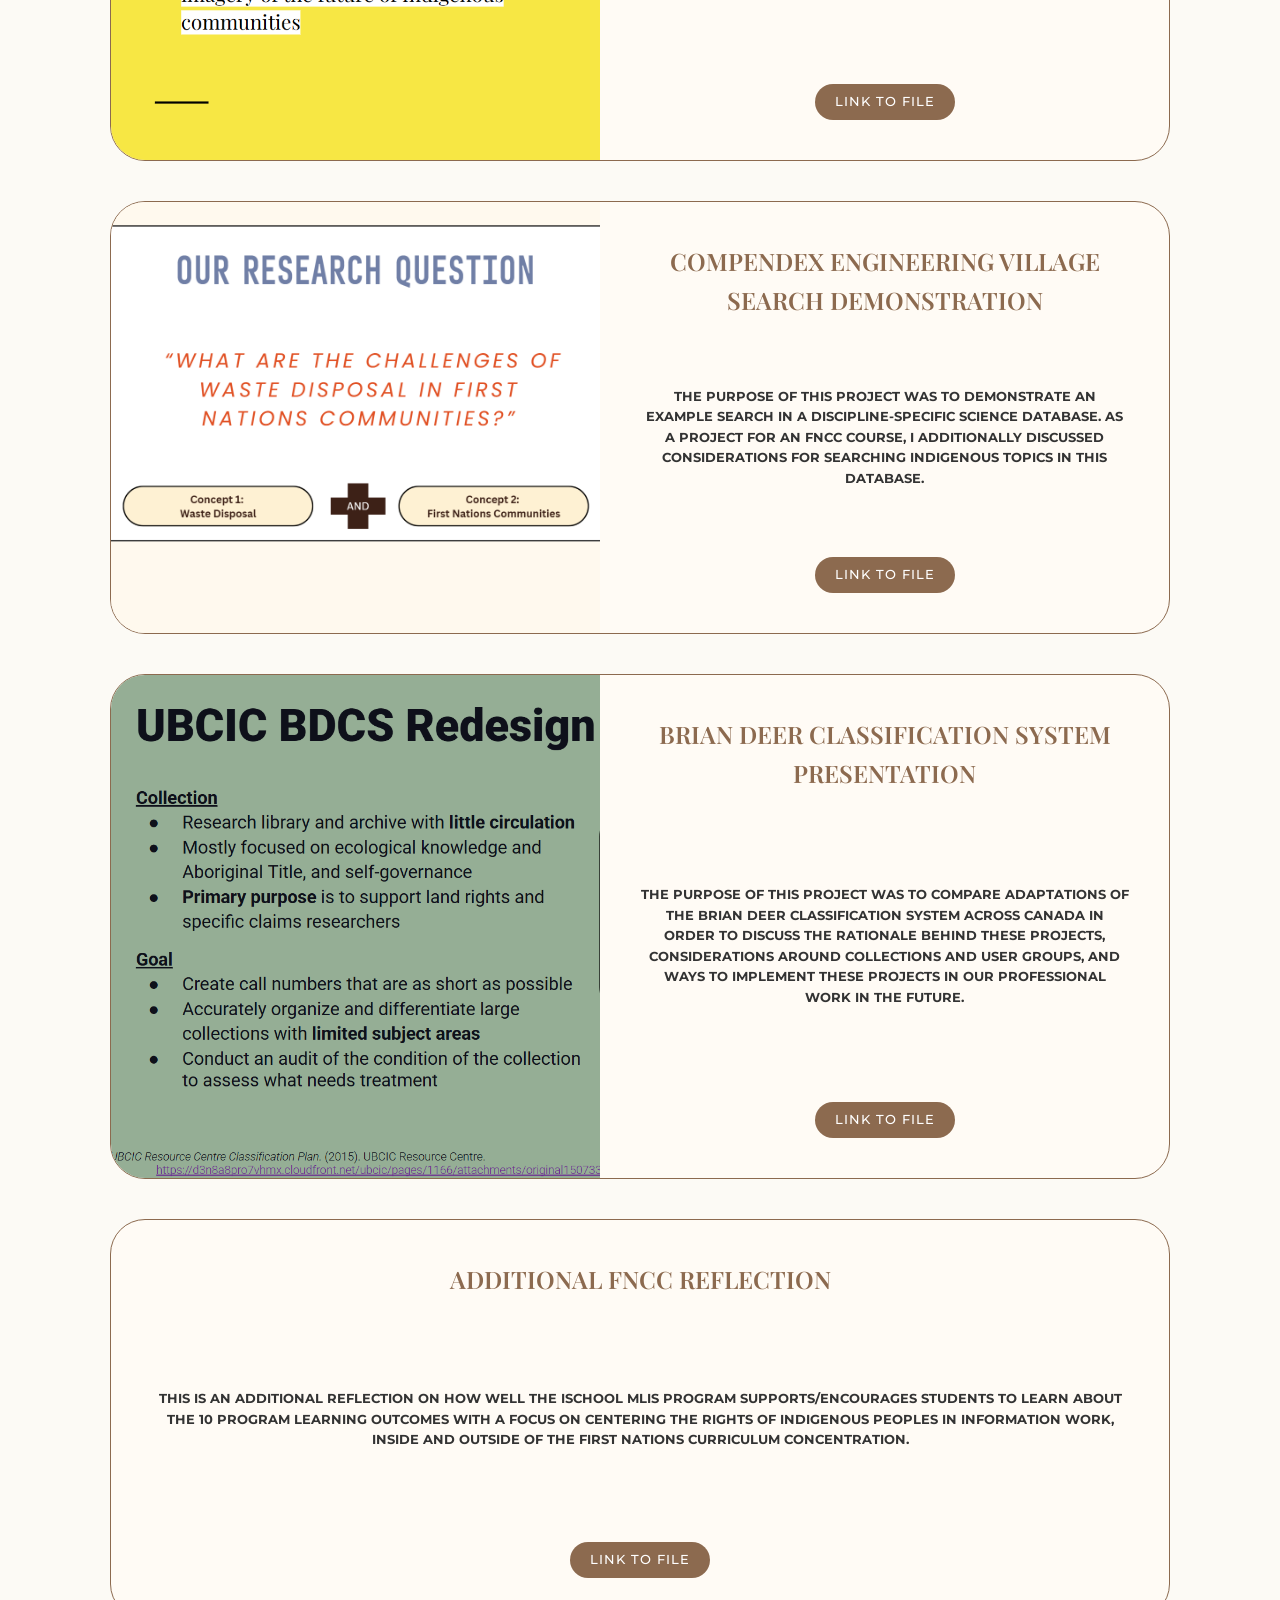
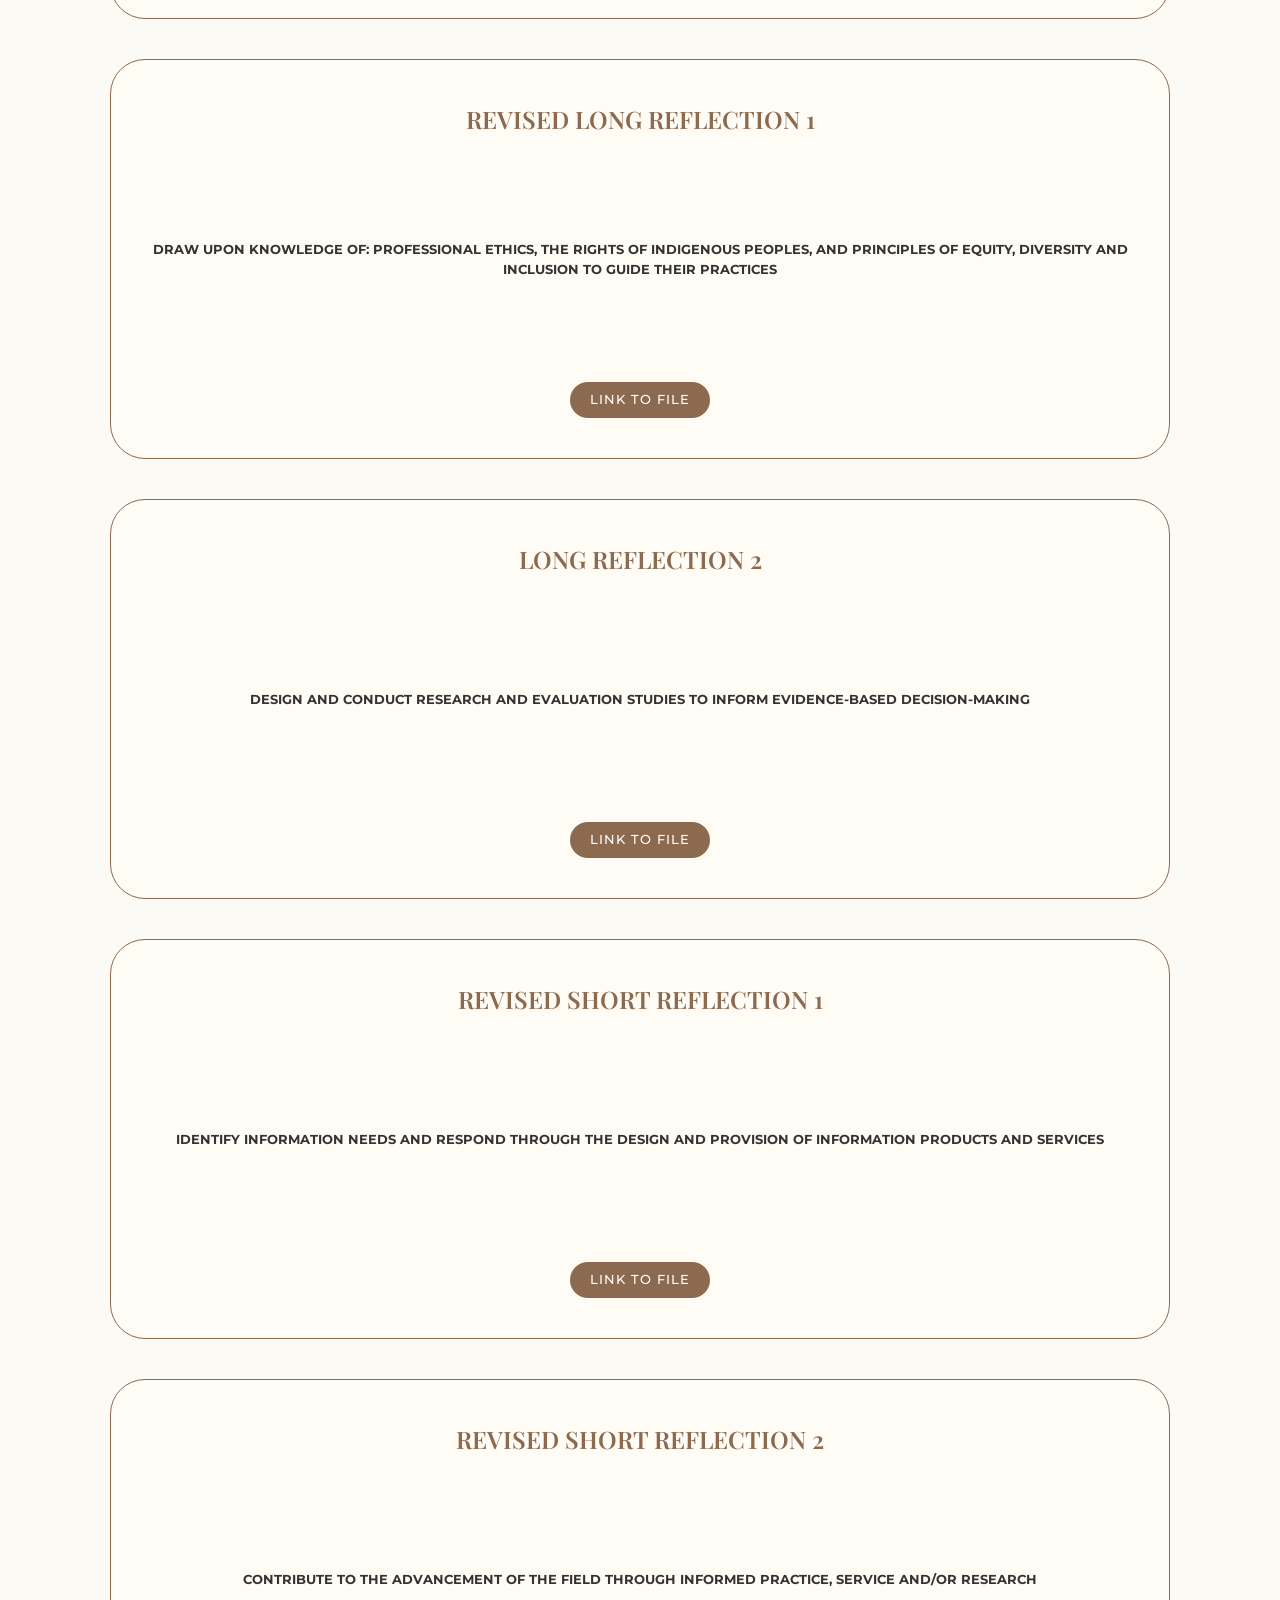
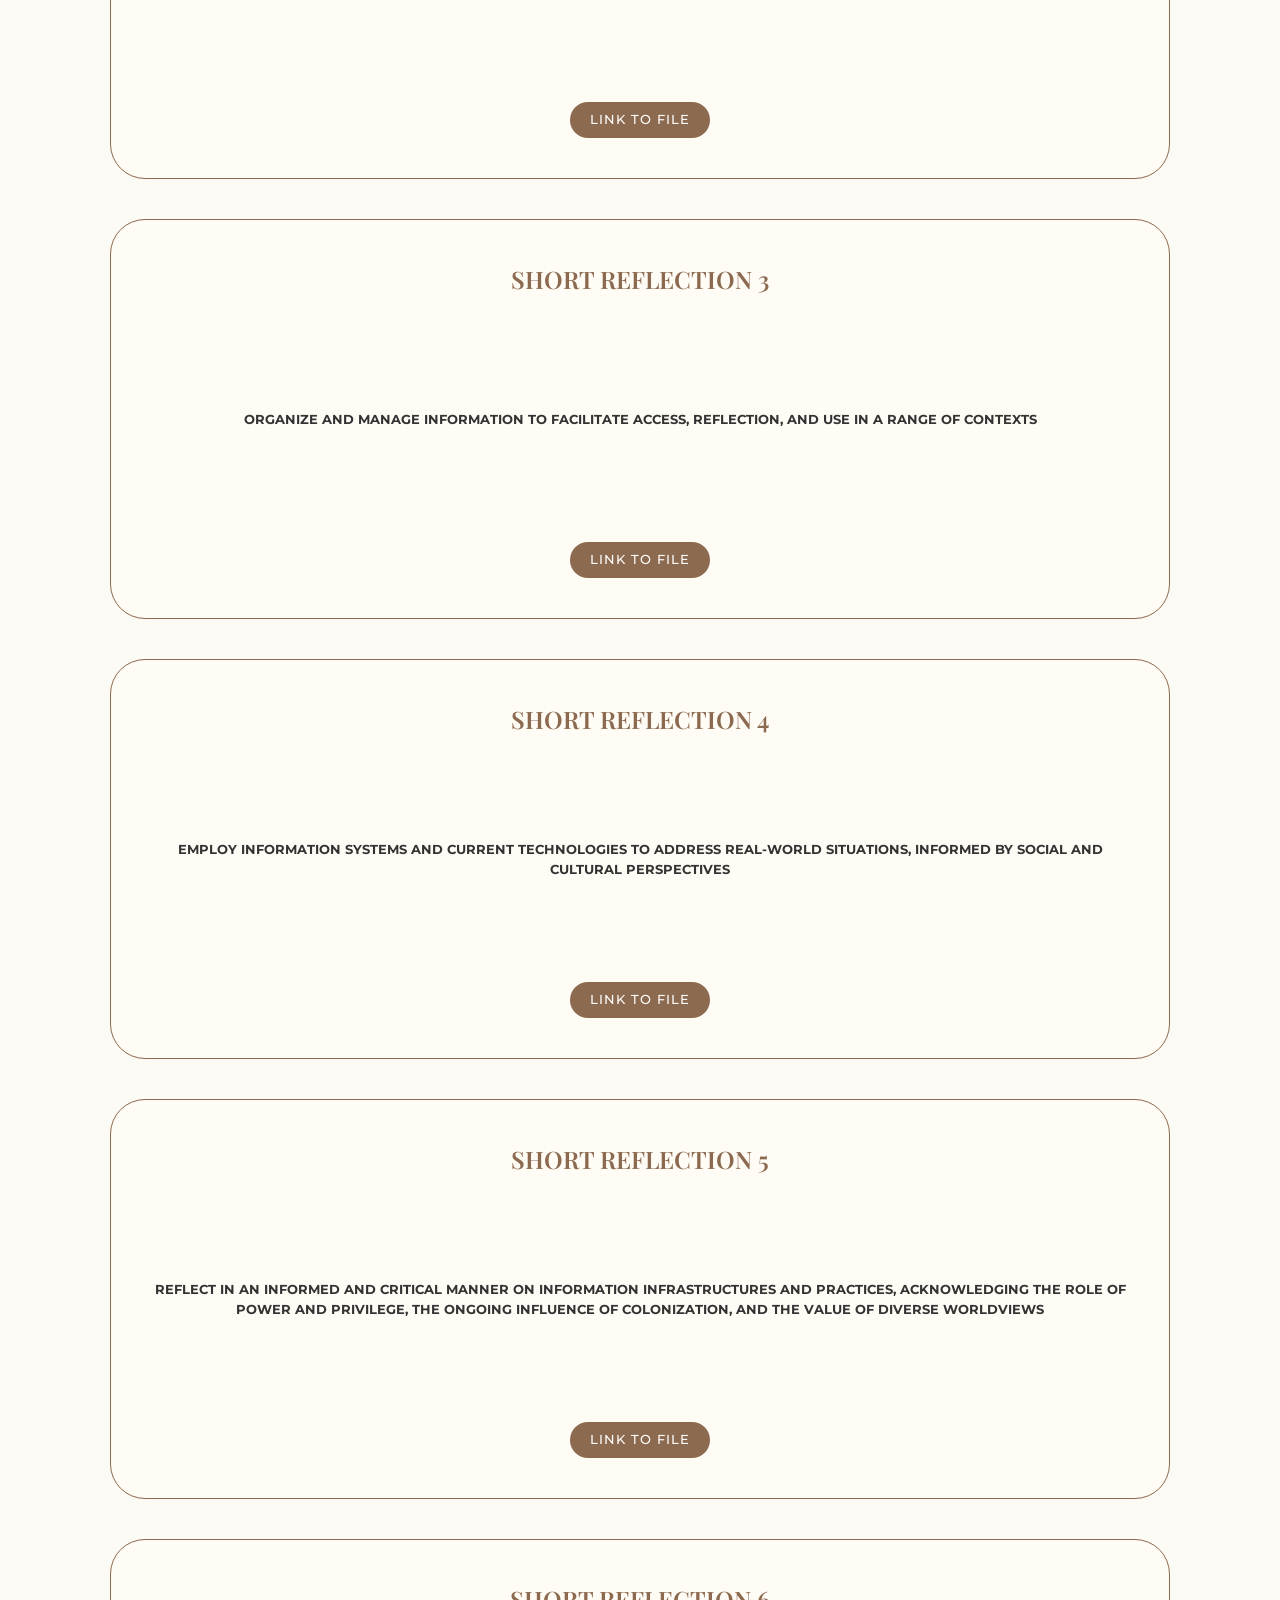
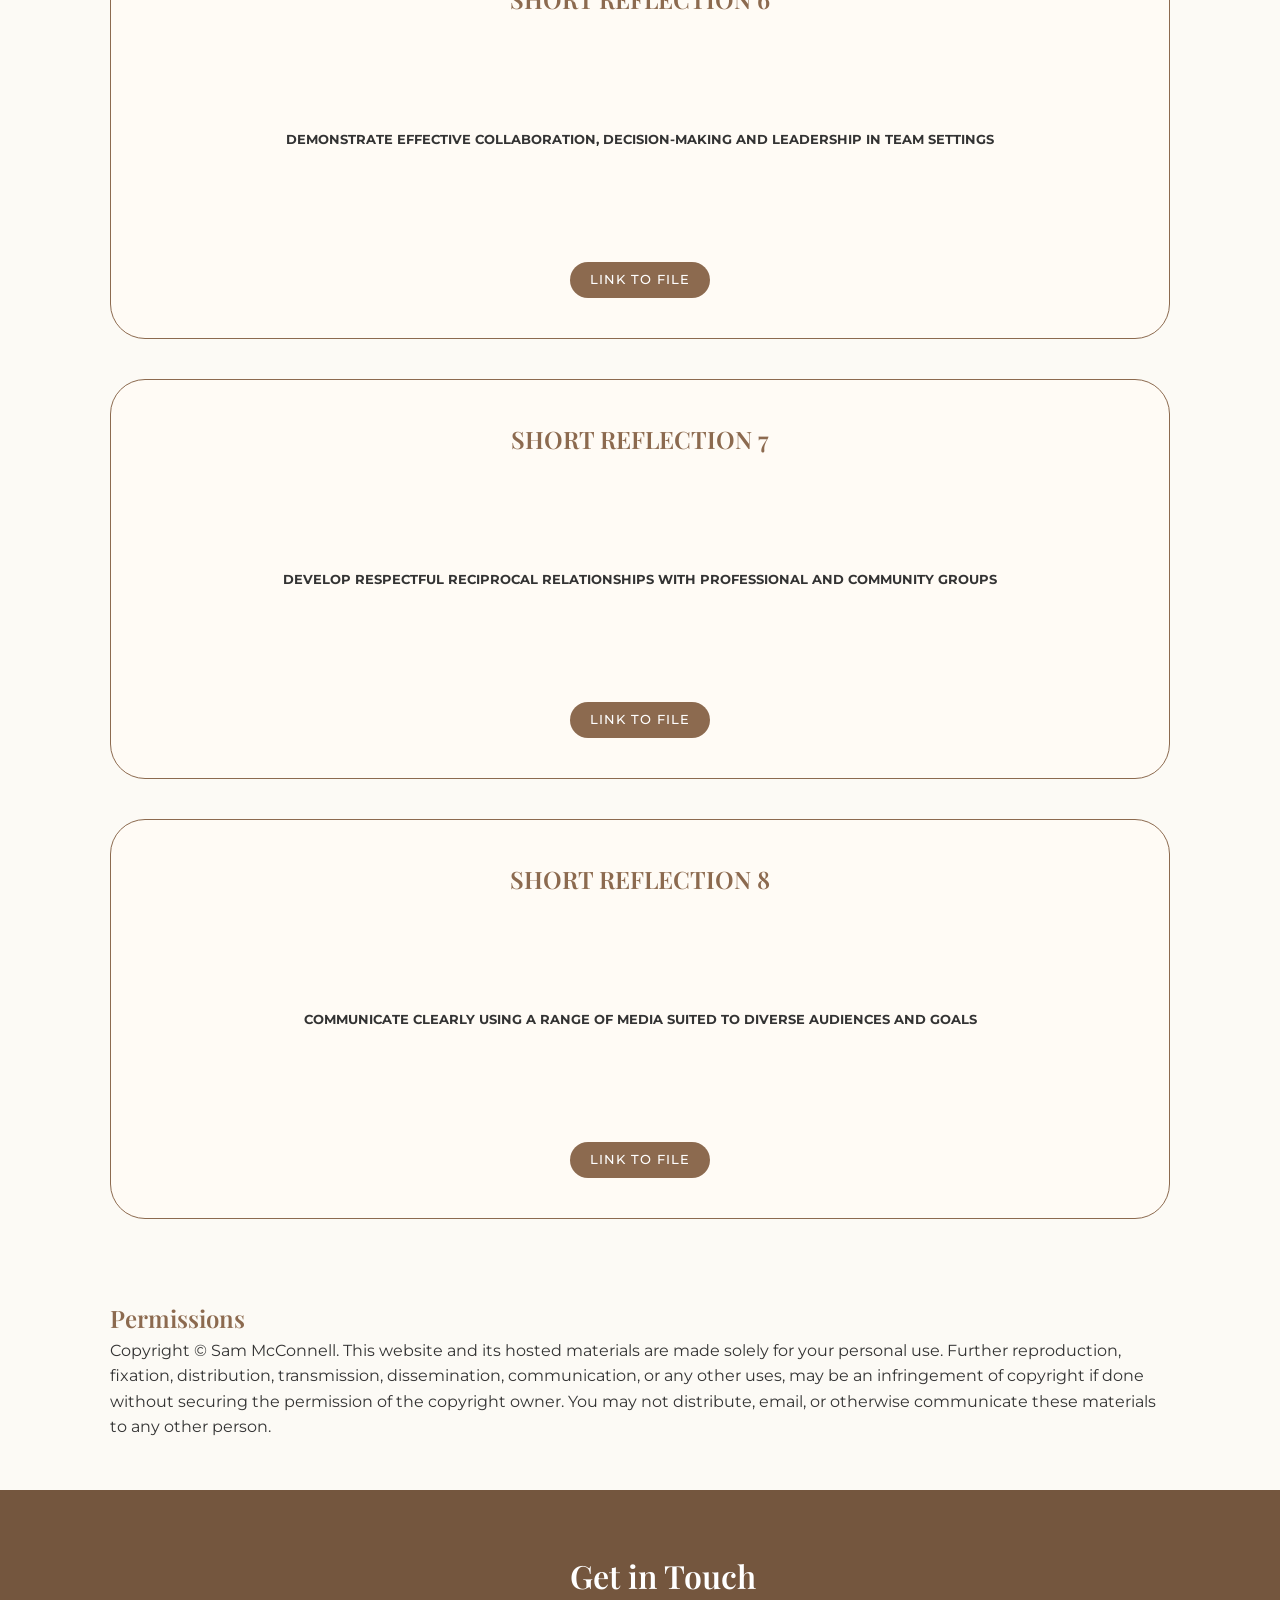
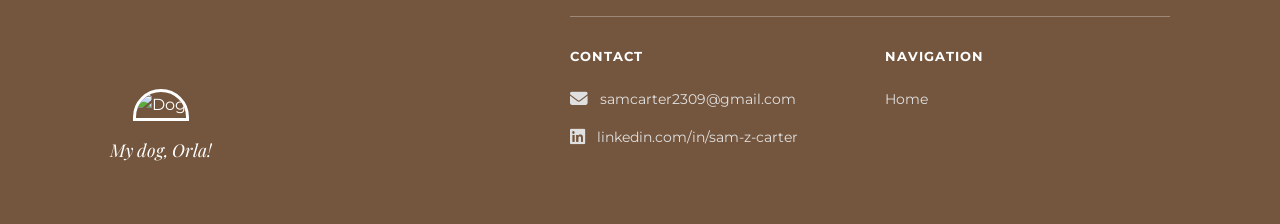
==== commit 379f7ed0: "Update portfolio.html" ====
--- a/portfolio.html
+++ b/portfolio.html
@@ -237,6 +237,12 @@
                     <p class="project-description">Communicate clearly using a range of media suited to diverse audiences and goals</p>
                     <a href="https://docs.google.com/document/d/1pXWRlRg0c6HMDOoU2nFk7uHQBQ4H4hPaVAC7FTbBXRM/edit?usp=sharing" class="btn small">Link to file</a>
                 </div>
+            </div>
+        </section>
+          <section class="about">
+            <div class="about-text">
+                <h2>Permissions</h2>
+                <p>Copyright © Sam McConnell. This website and its hosted materials are made solely for your personal use. Further reproduction, fixation, distribution, transmission, dissemination, communication, or any other uses, may be an infringement of copyright if done without securing the permission of the copyright owner. You may not distribute, email, or otherwise communicate these materials to any other person.</p>
             </div>
         </section>
     </div>
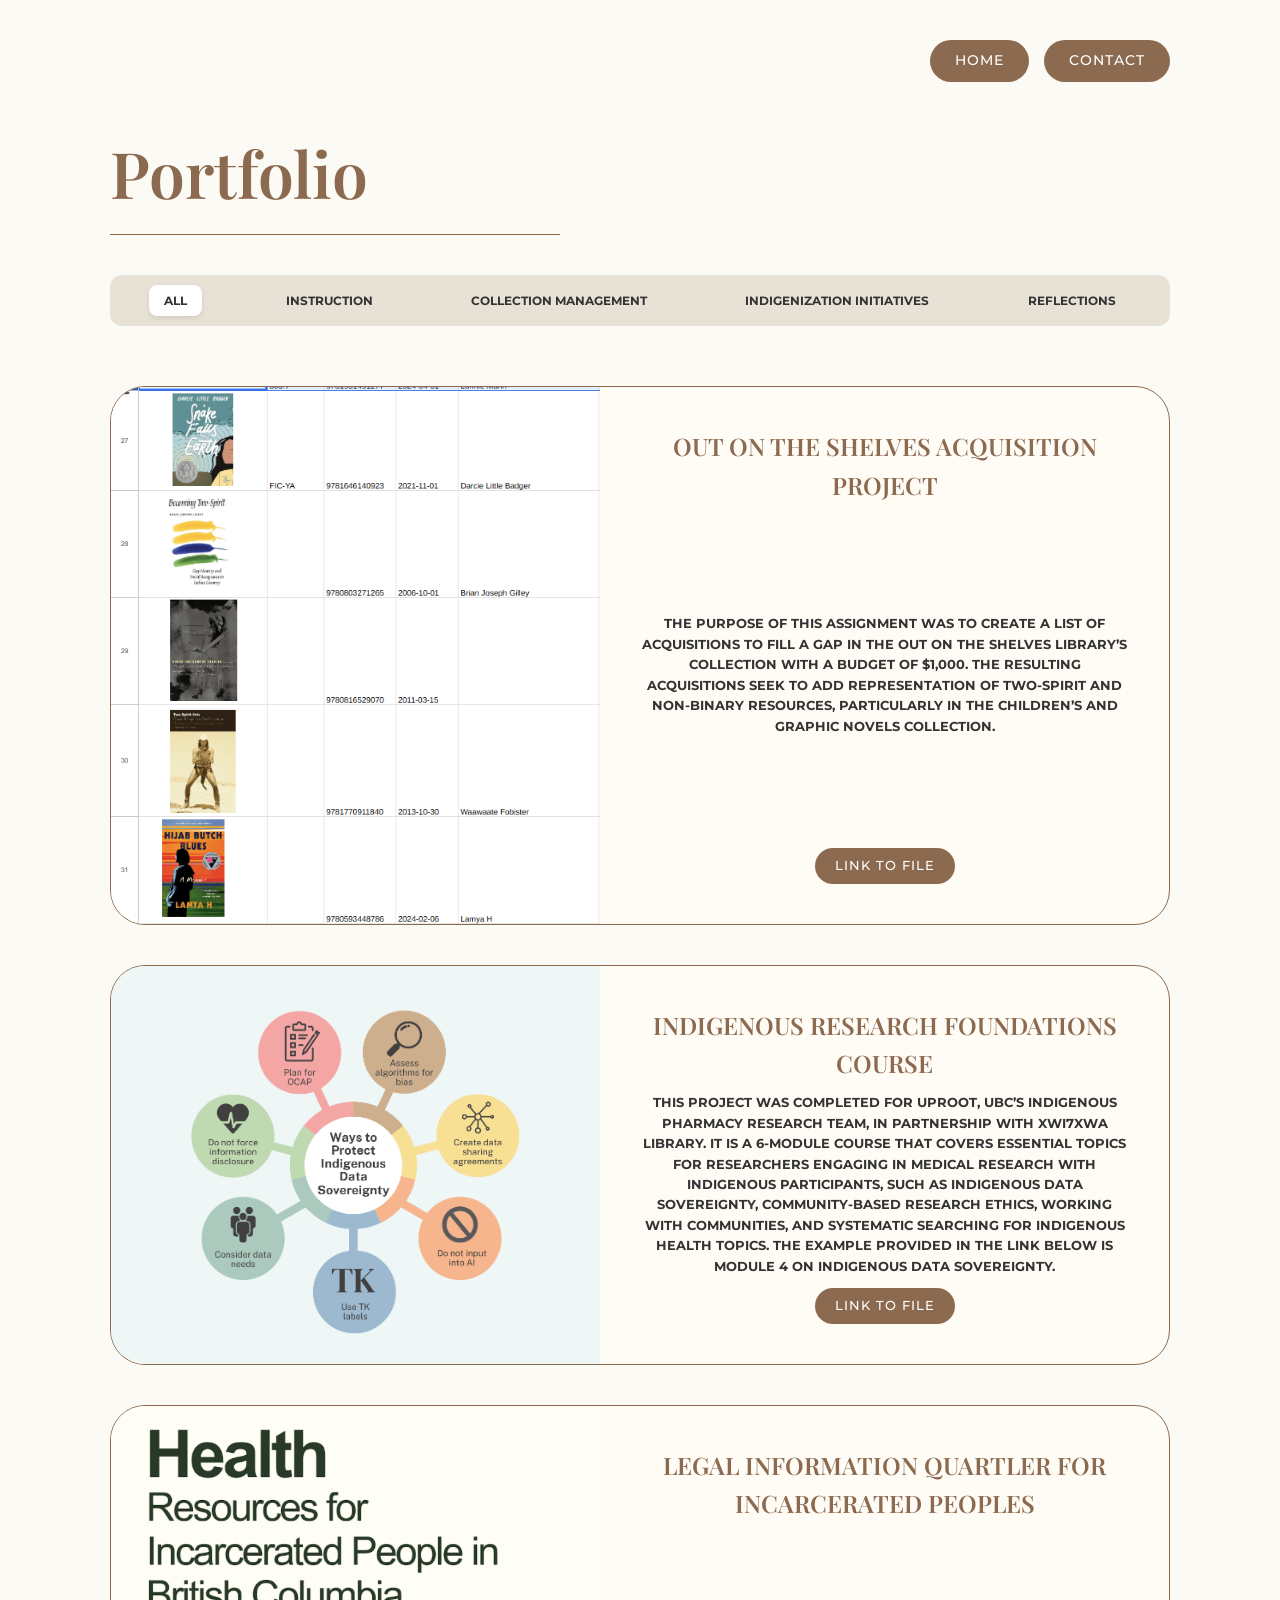
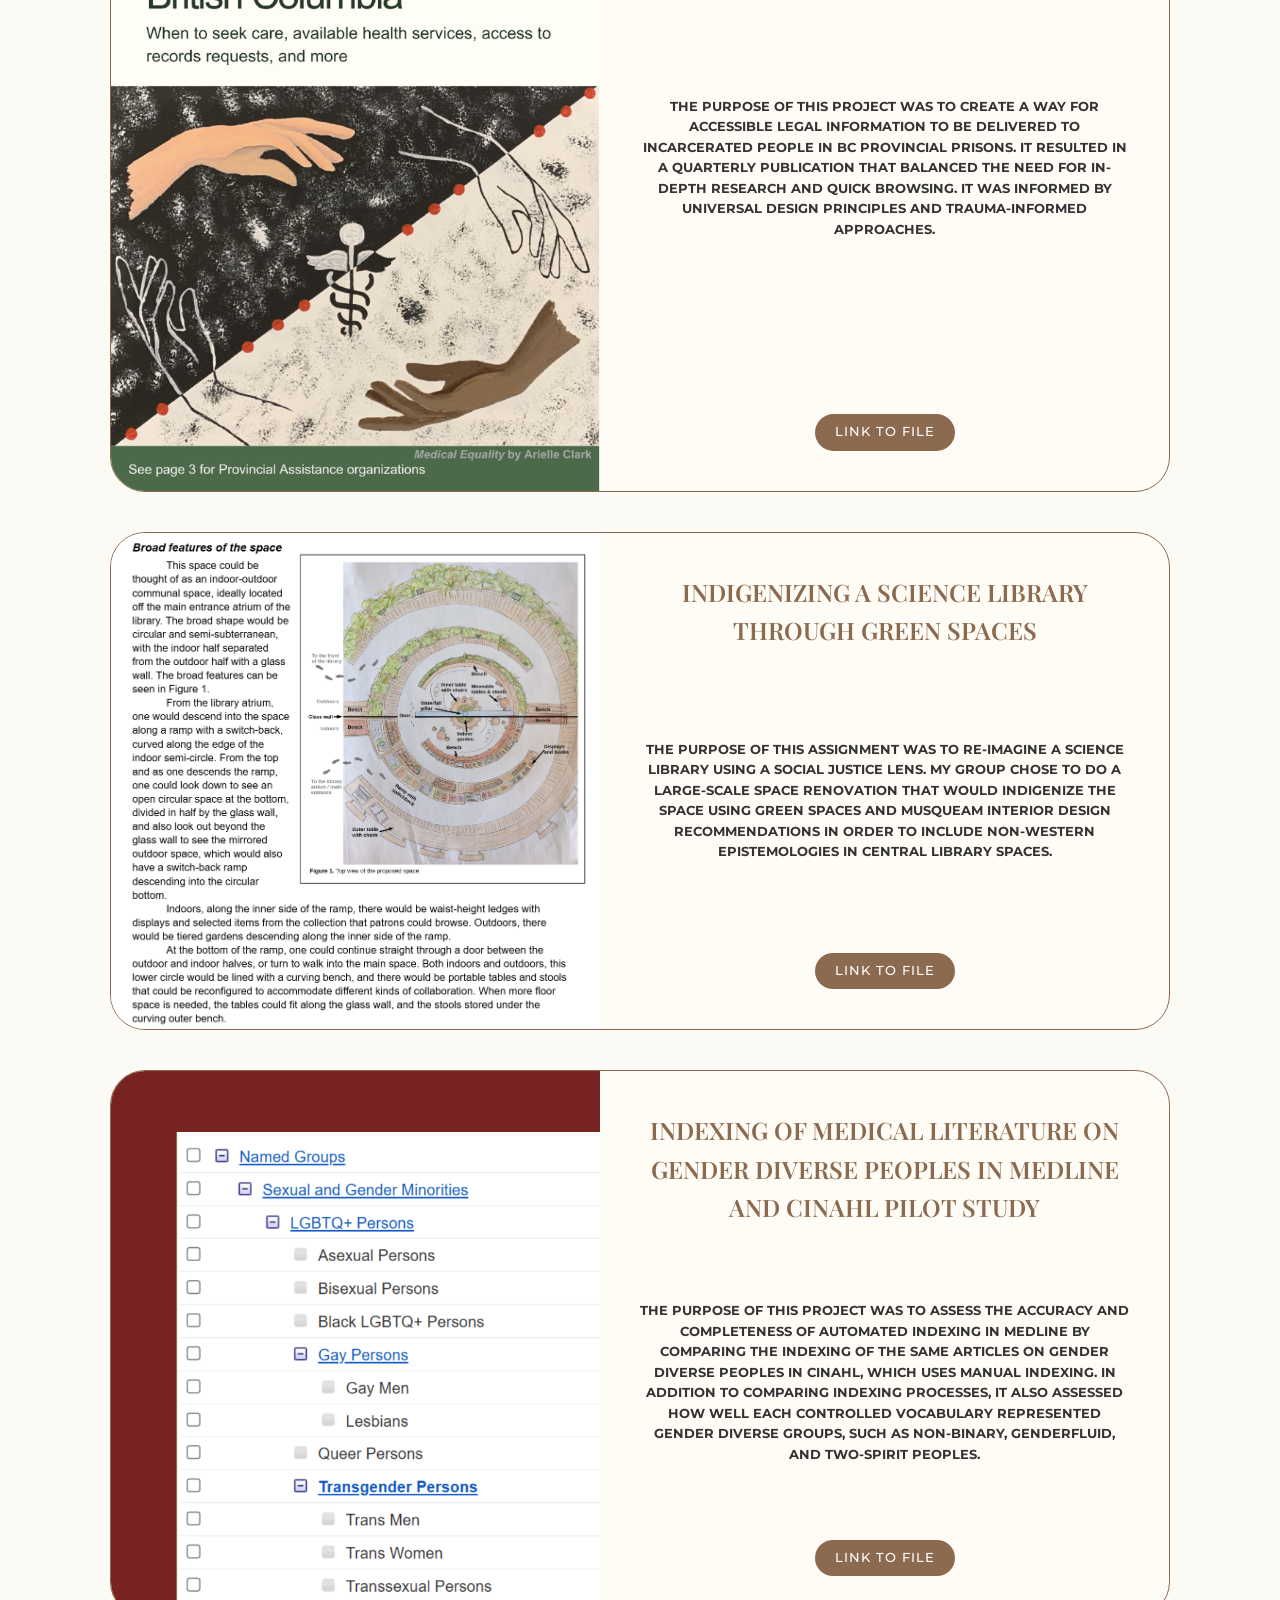
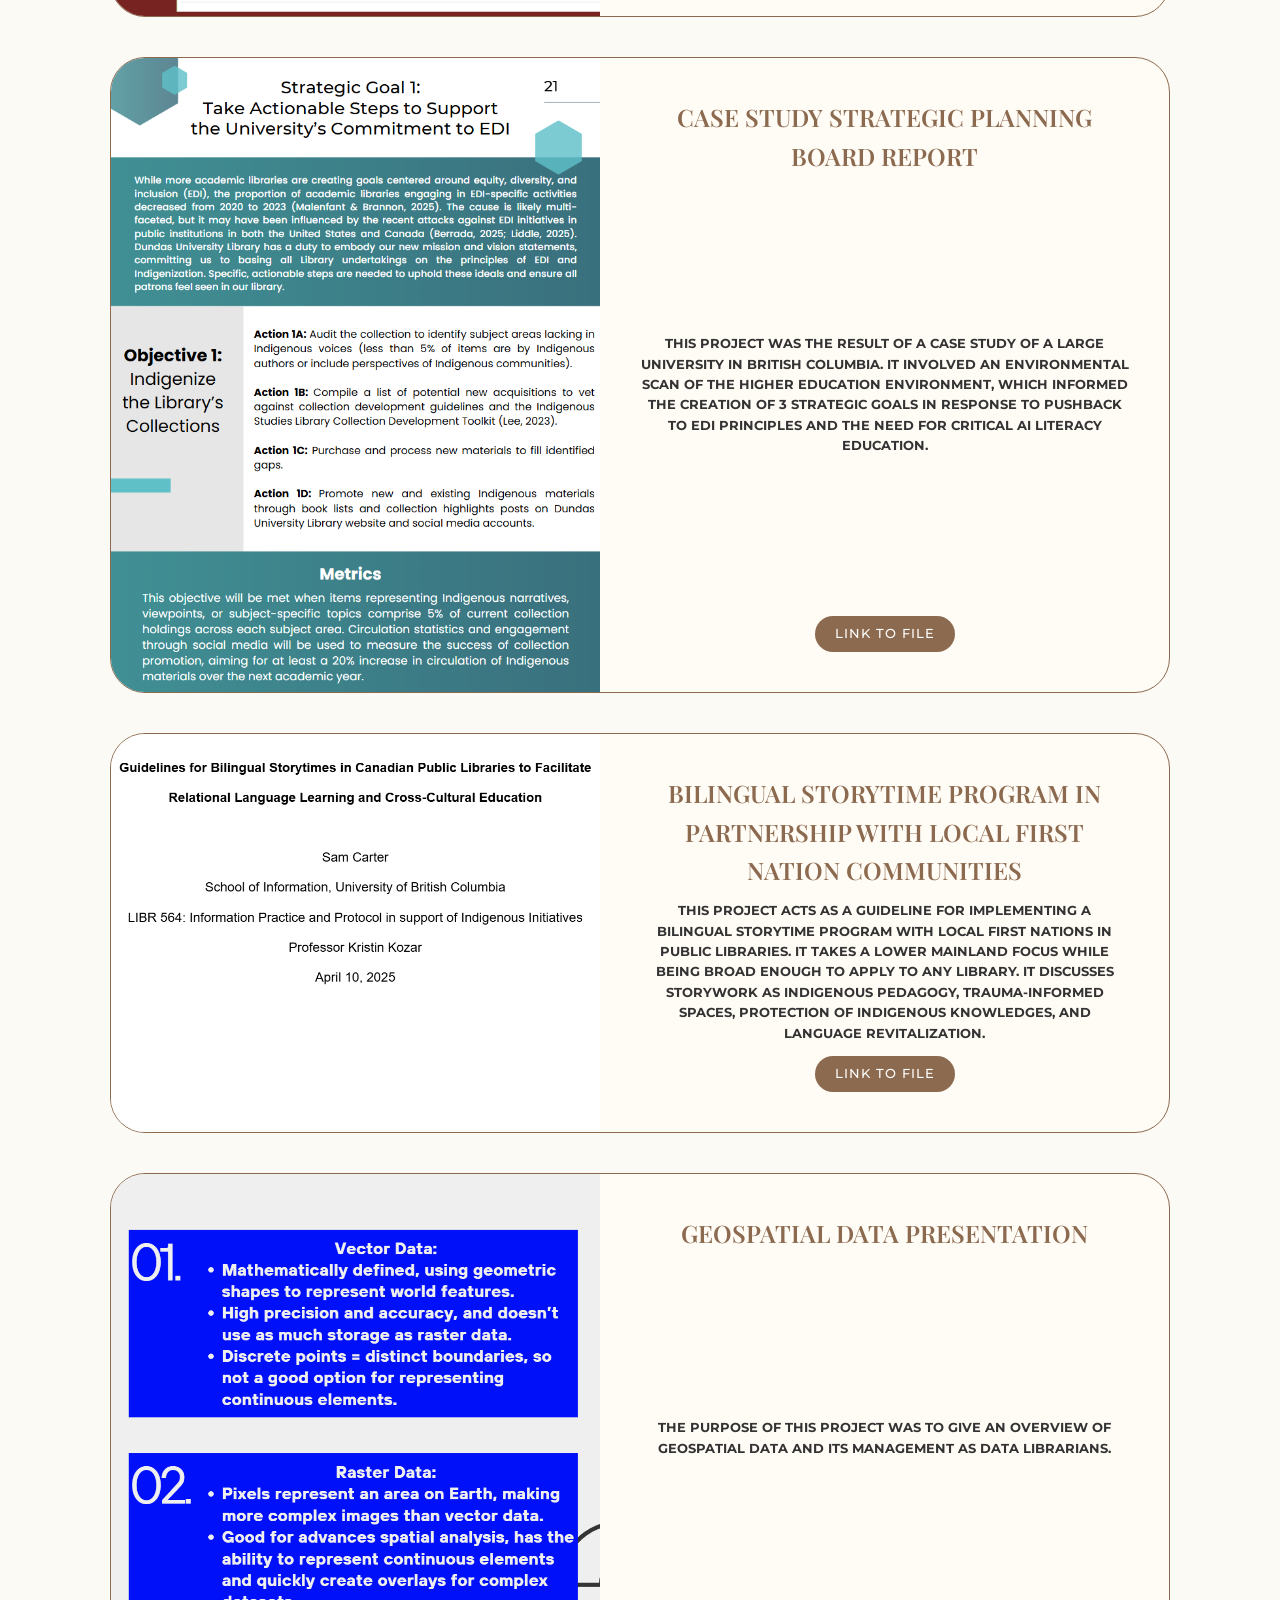
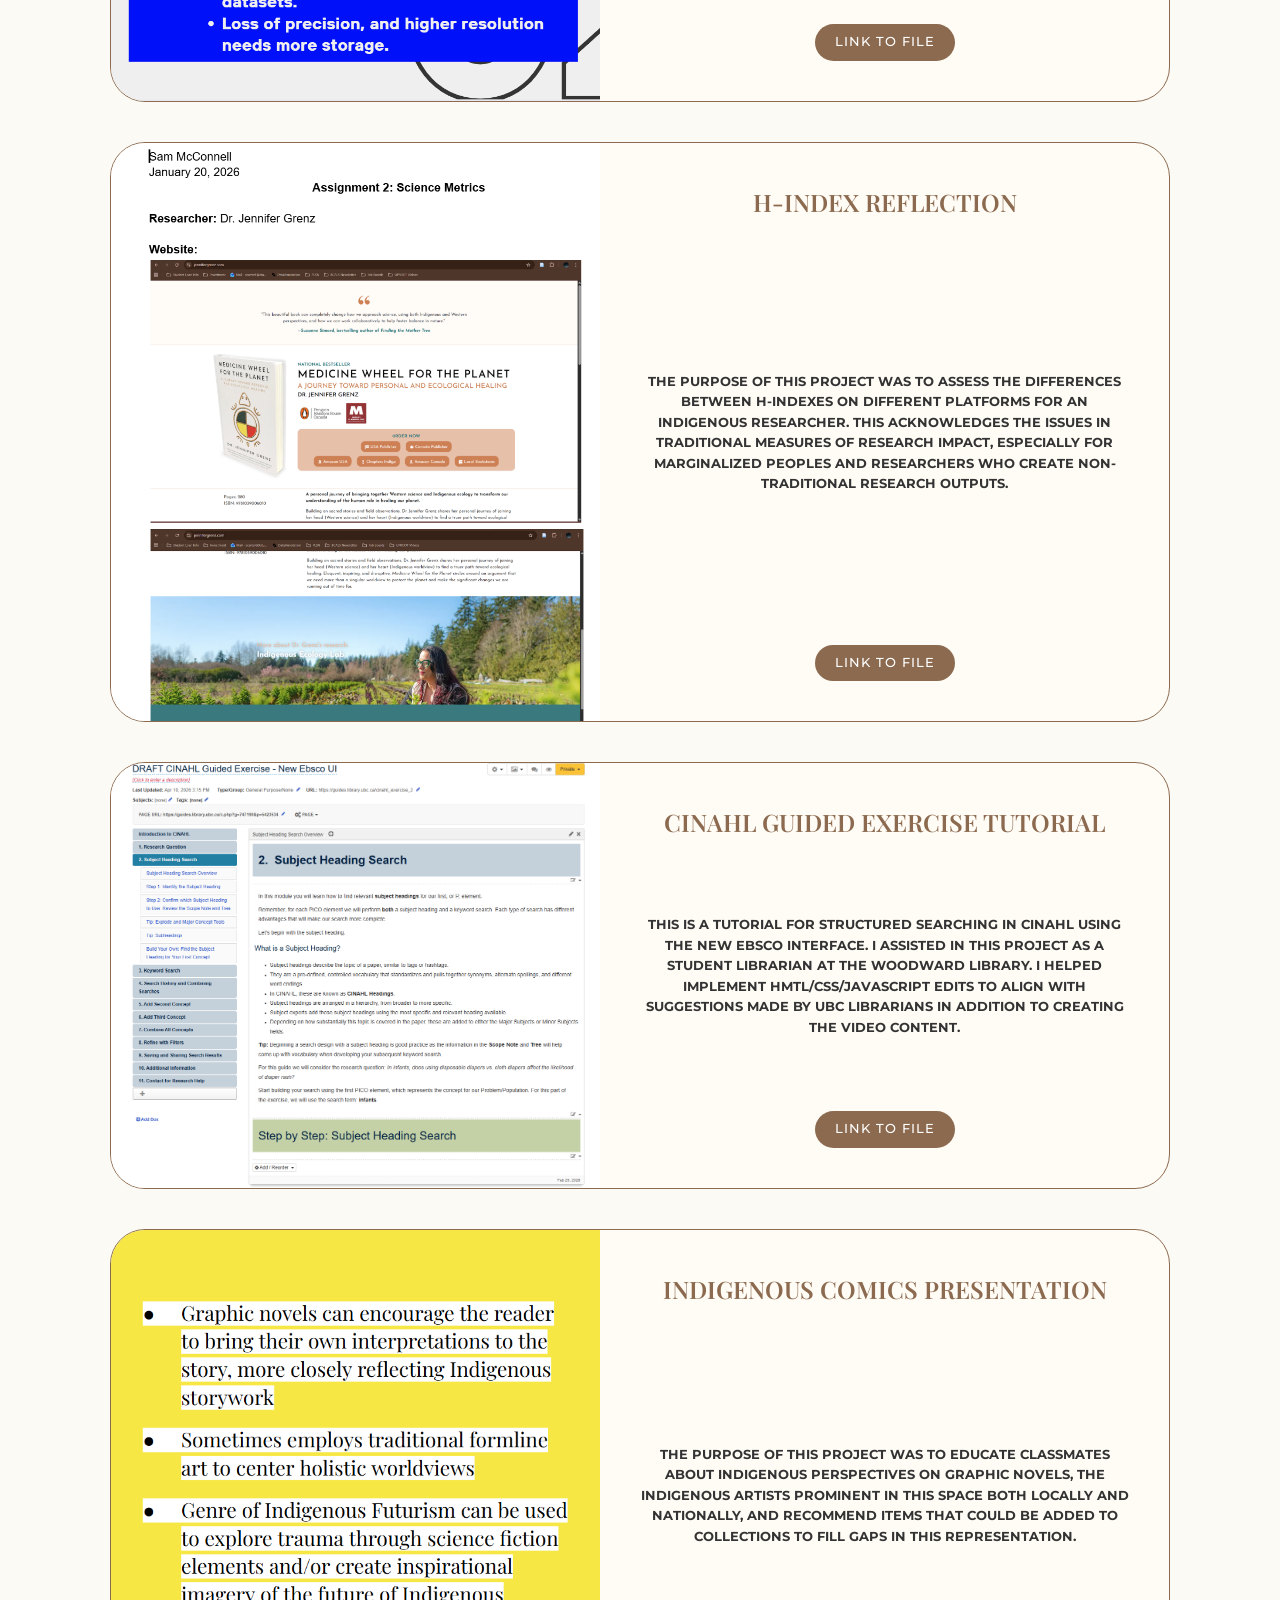
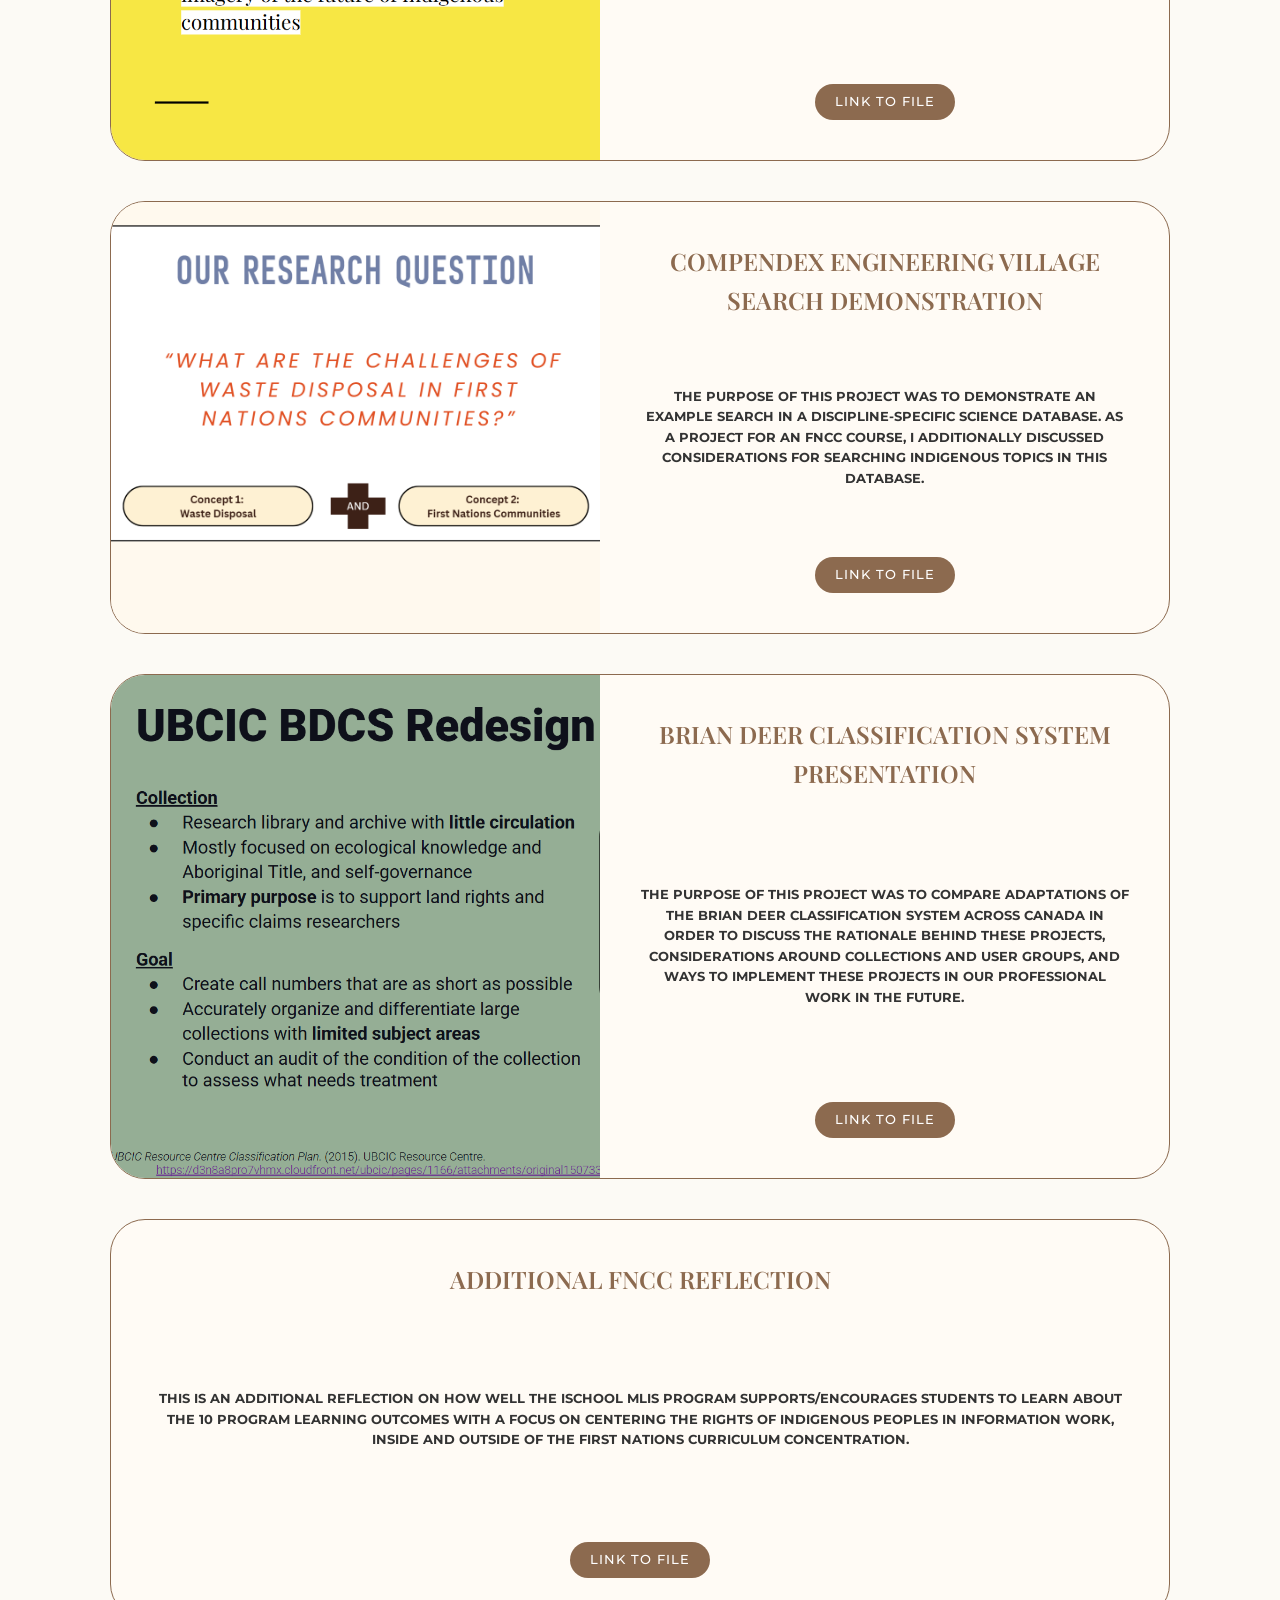
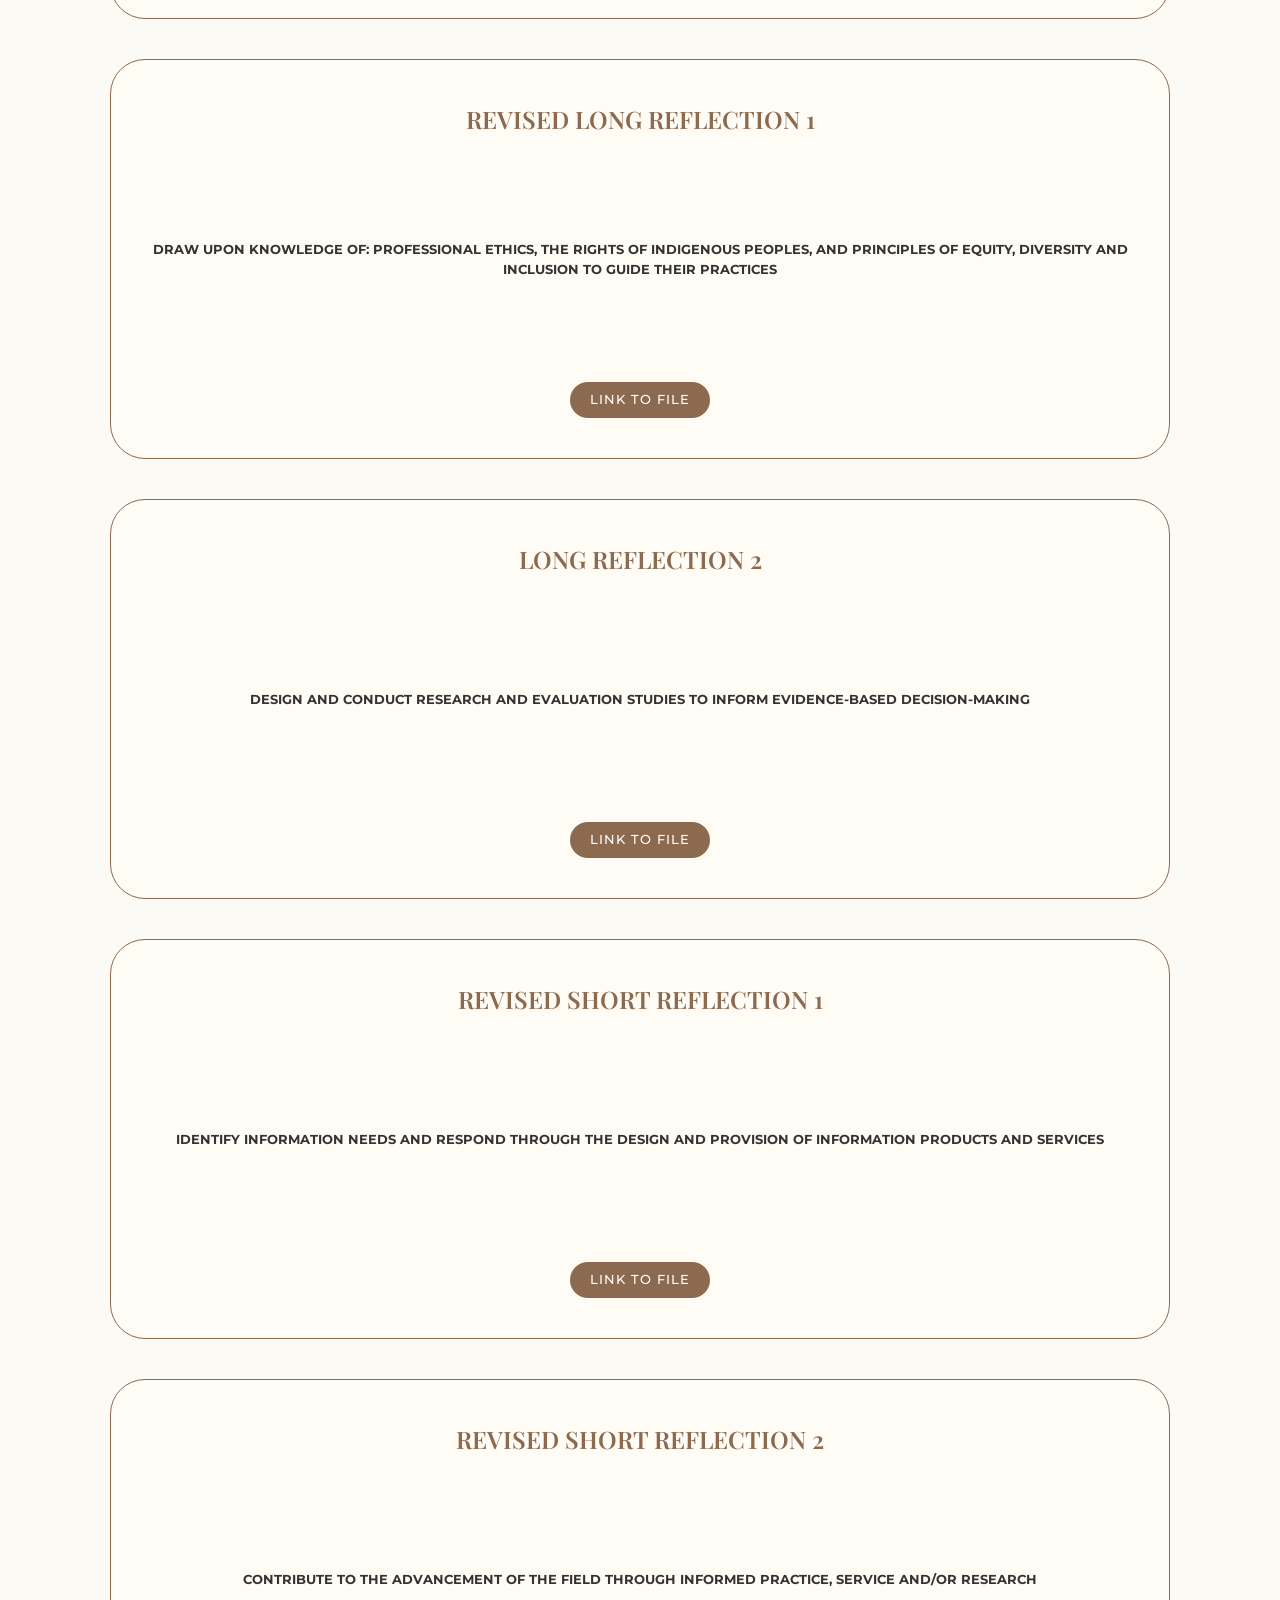
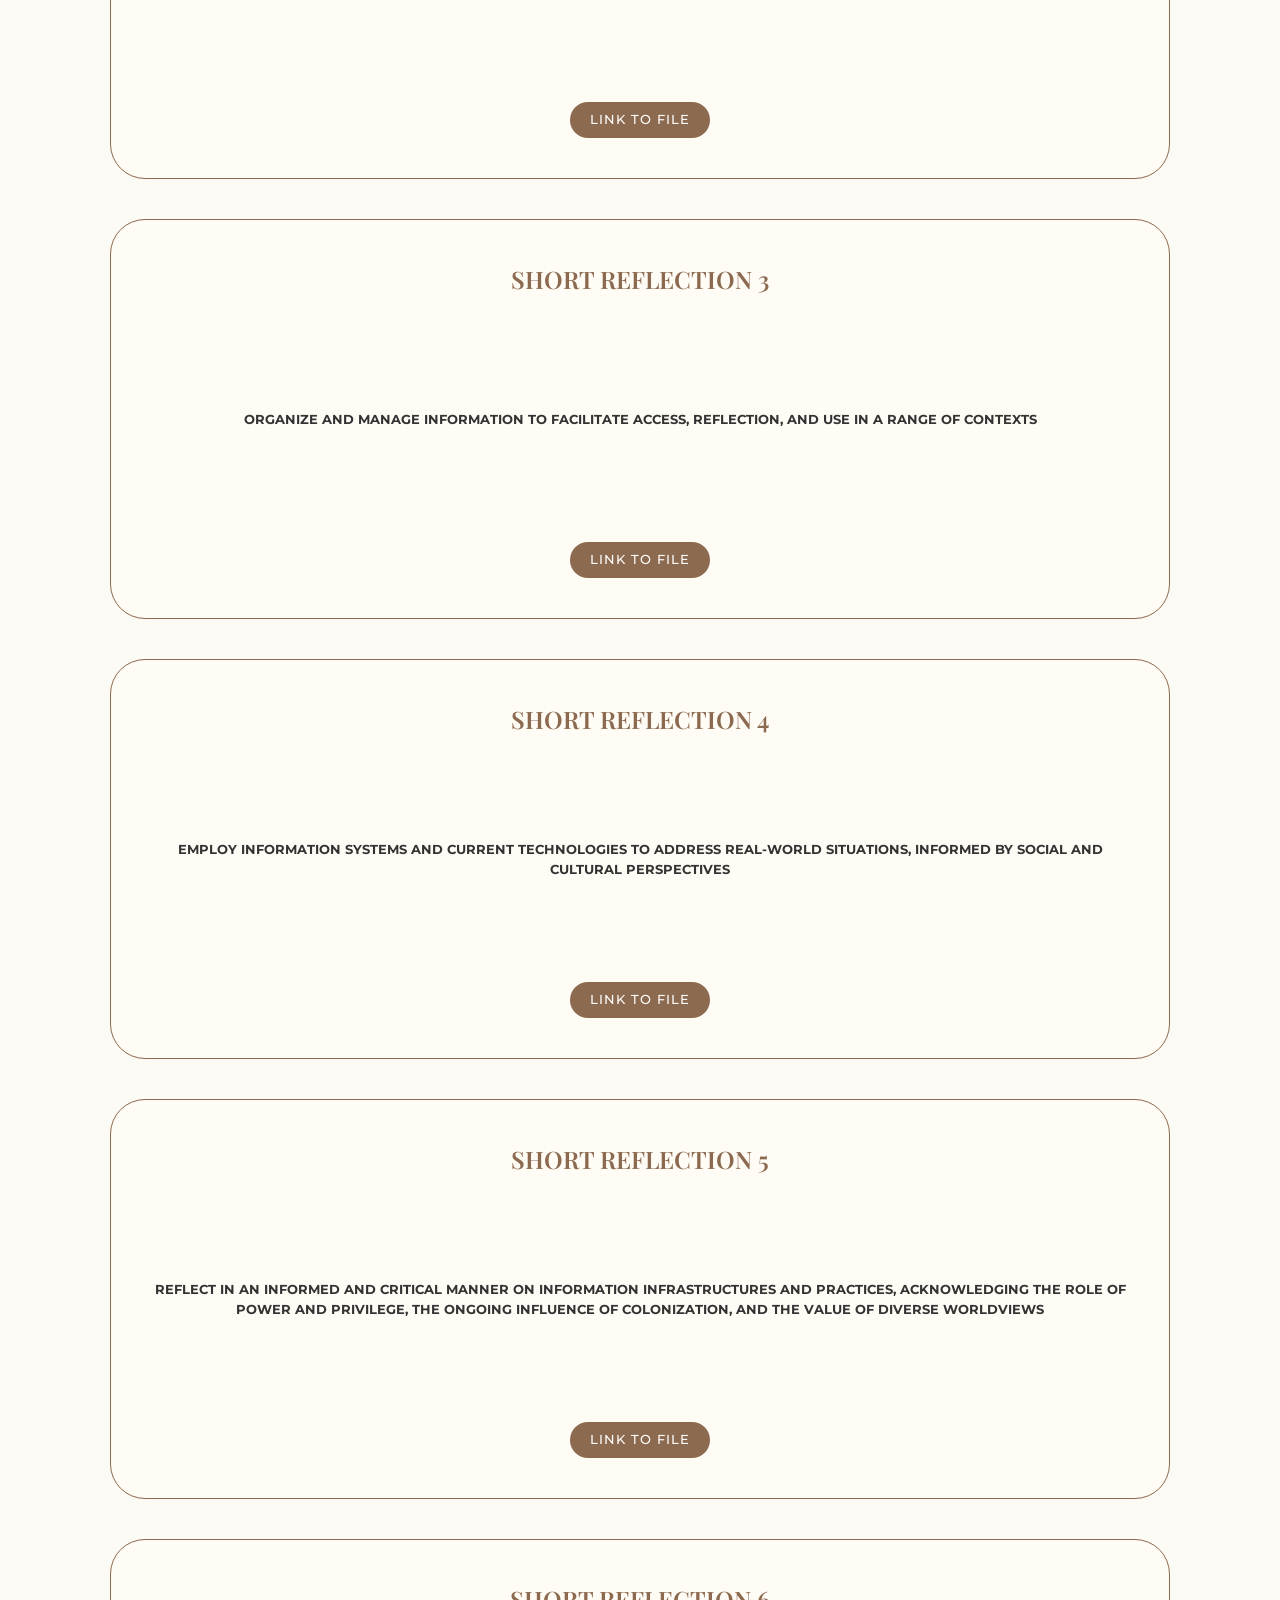
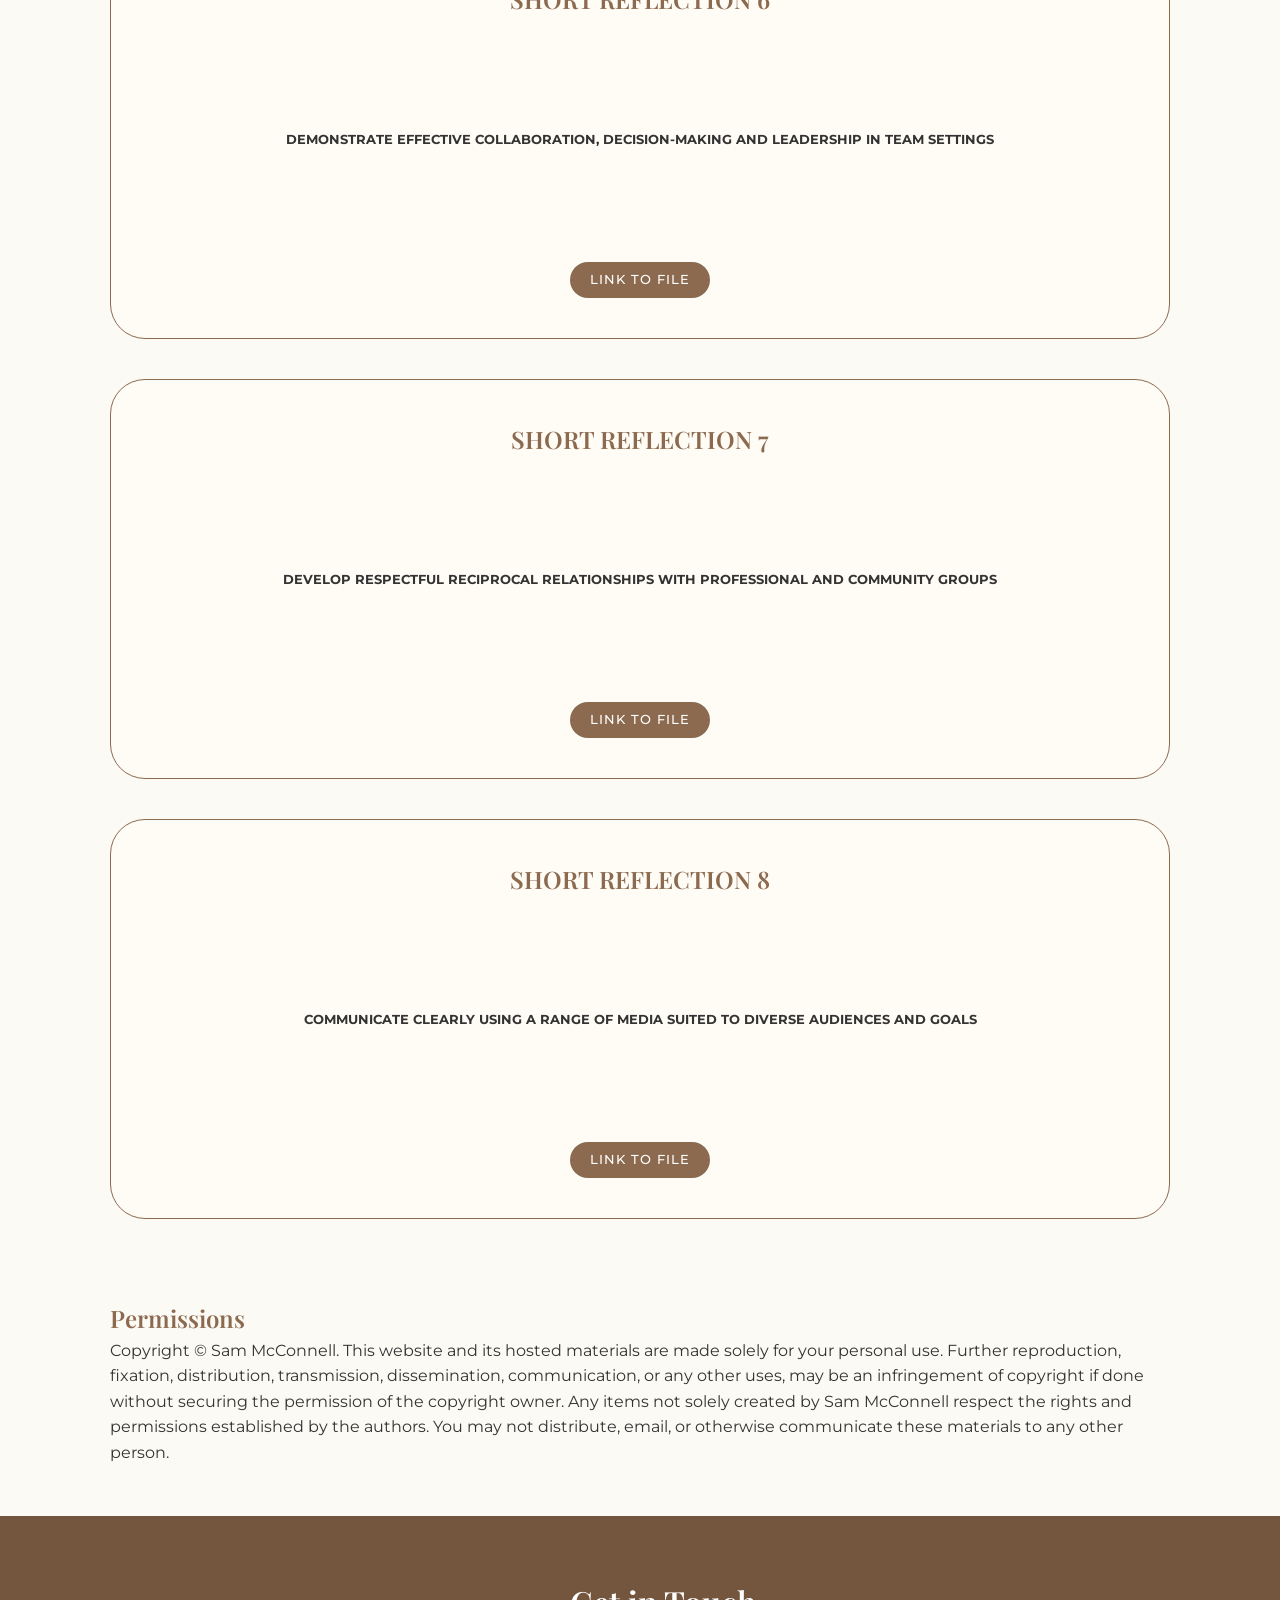
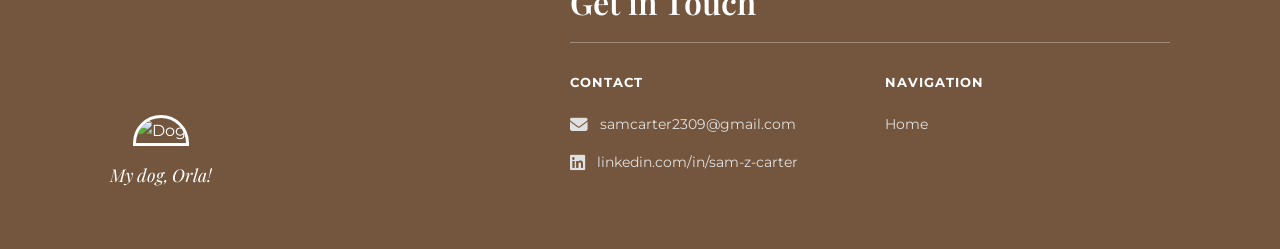
==== commit 1624e636: "Update portfolio.html" ====
--- a/portfolio.html
+++ b/portfolio.html
@@ -101,7 +101,7 @@
                     <a href="https://docs.google.com/document/d/1emkDDbwIBVudYMSnS5bV4JUWlhn4NtWTYvE6ixwxStE/edit?usp=sharing" class="btn small">Link to file</a>
                 </div>
             </div>
-             <div class="project-card" data-category="collection">
+             <div class="project-card" data-category="instruction">
                 <div class="project-image">
                     <img src="assets/vector-raster.png" alt="Vector vs Raster Data" class="arched-img-medium">
                 </div>
@@ -242,7 +242,7 @@
           <section class="about">
             <div class="about-text">
                 <h2>Permissions</h2>
-                <p>Copyright © Sam McConnell. This website and its hosted materials are made solely for your personal use. Further reproduction, fixation, distribution, transmission, dissemination, communication, or any other uses, may be an infringement of copyright if done without securing the permission of the copyright owner. You may not distribute, email, or otherwise communicate these materials to any other person.</p>
+                <p>Copyright © Sam McConnell. This website and its hosted materials are made solely for your personal use. Further reproduction, fixation, distribution, transmission, dissemination, communication, or any other uses, may be an infringement of copyright if done without securing the permission of the copyright owner. Any items not solely created by Sam McConnell respect the rights and permissions established by the authors. You may not distribute, email, or otherwise communicate these materials to any other person.</p>
             </div>
         </section>
     </div>
